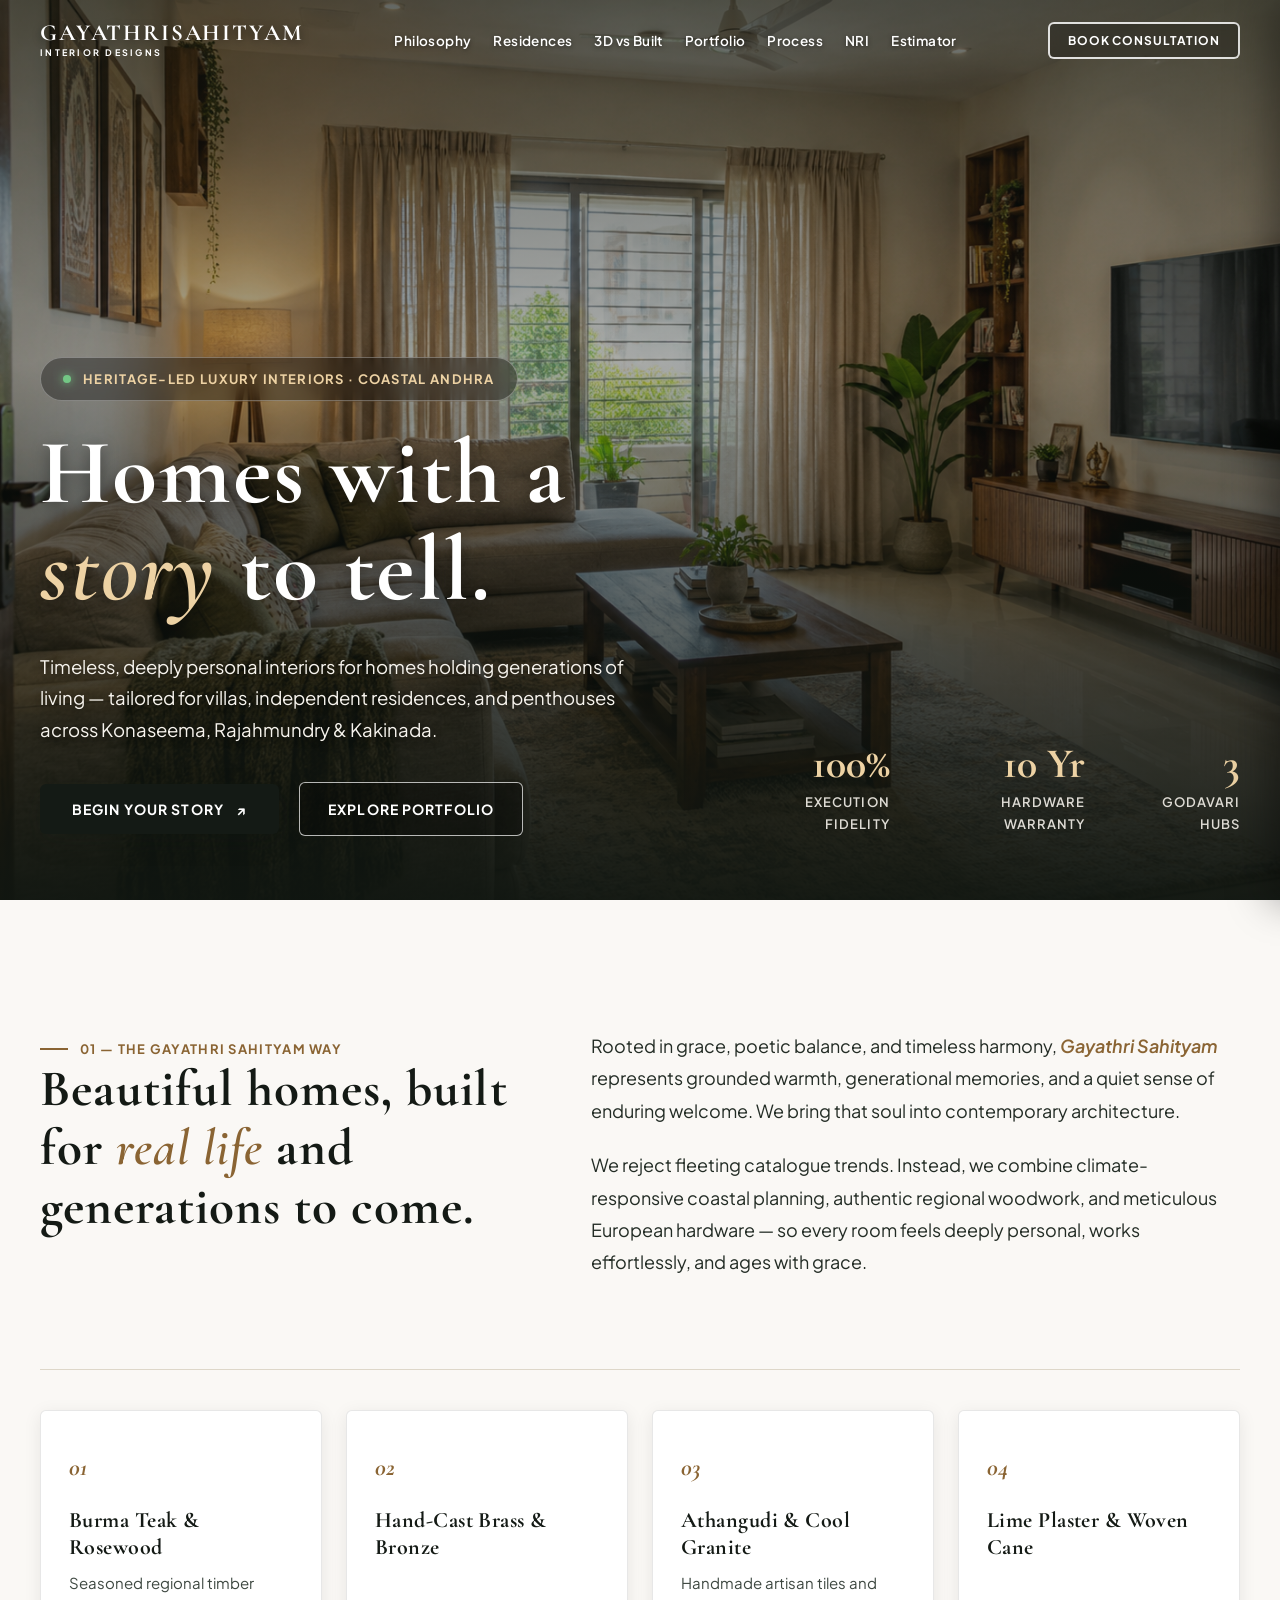
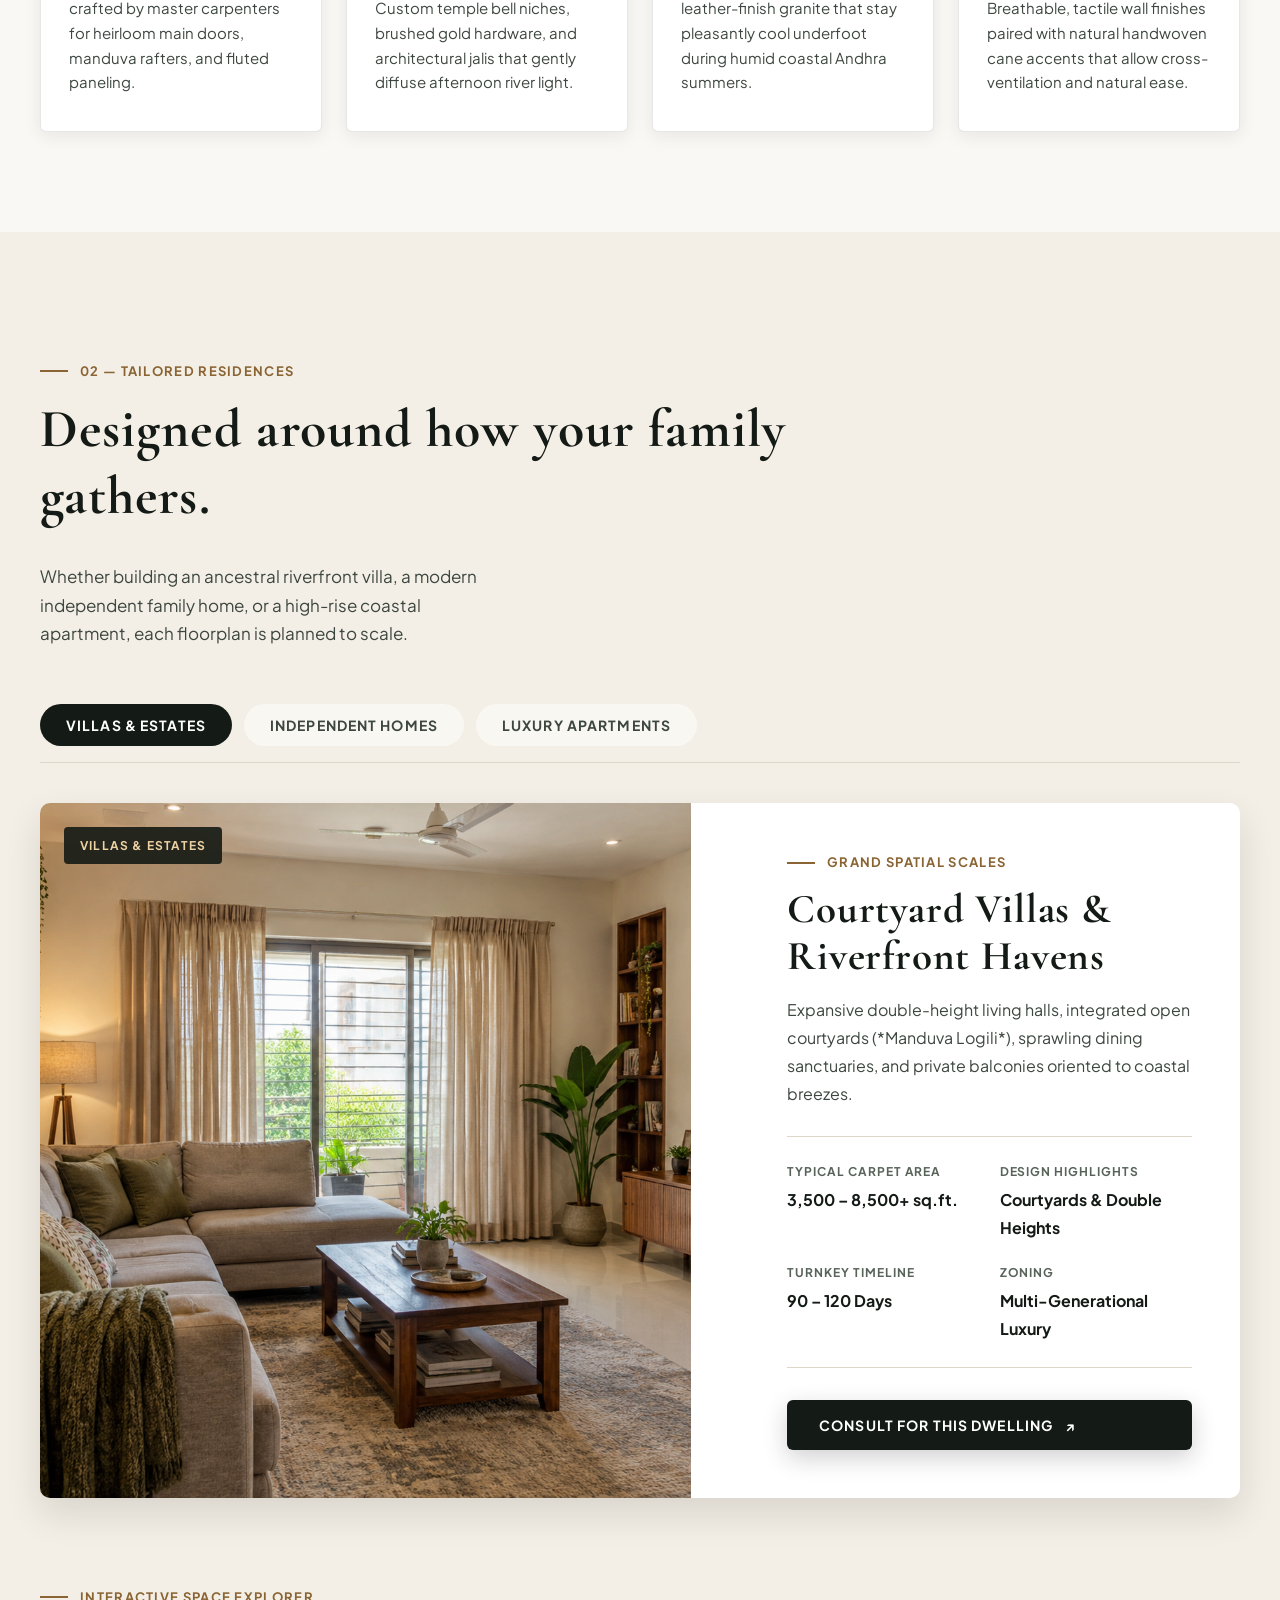
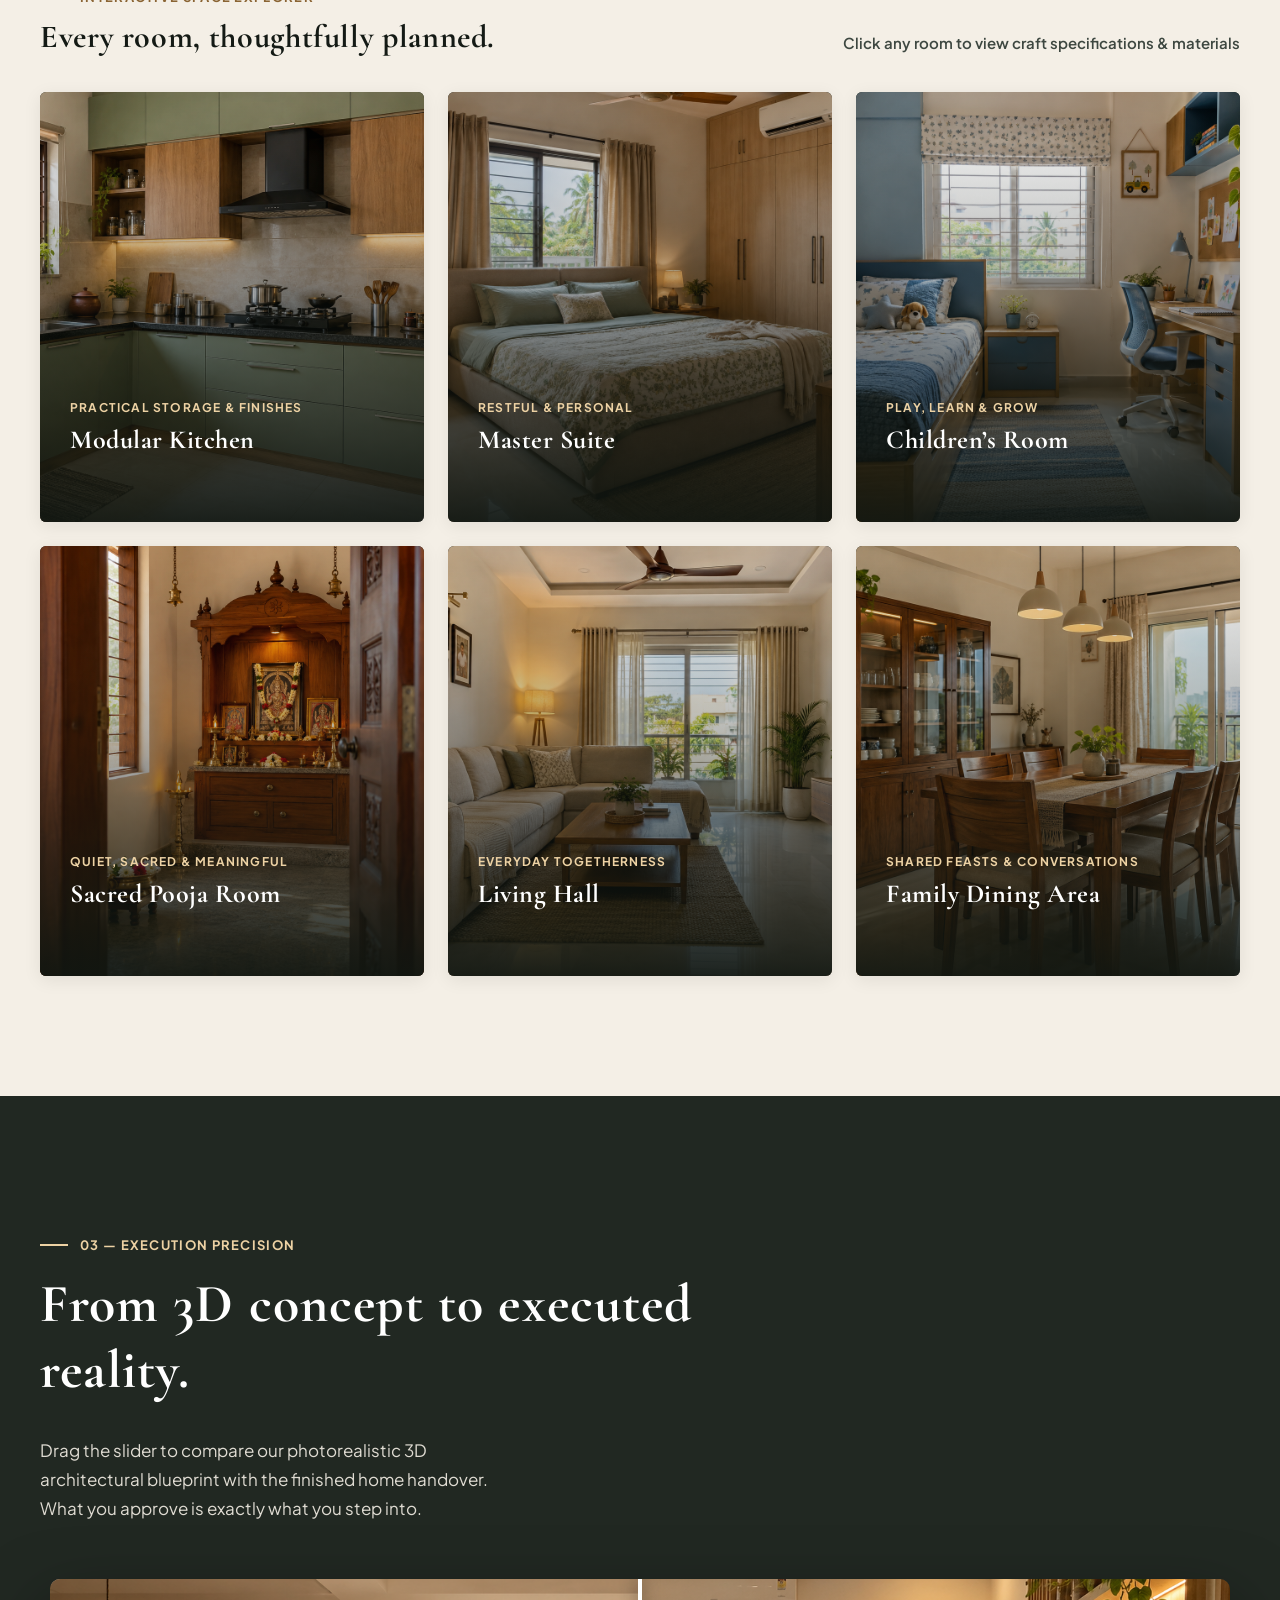
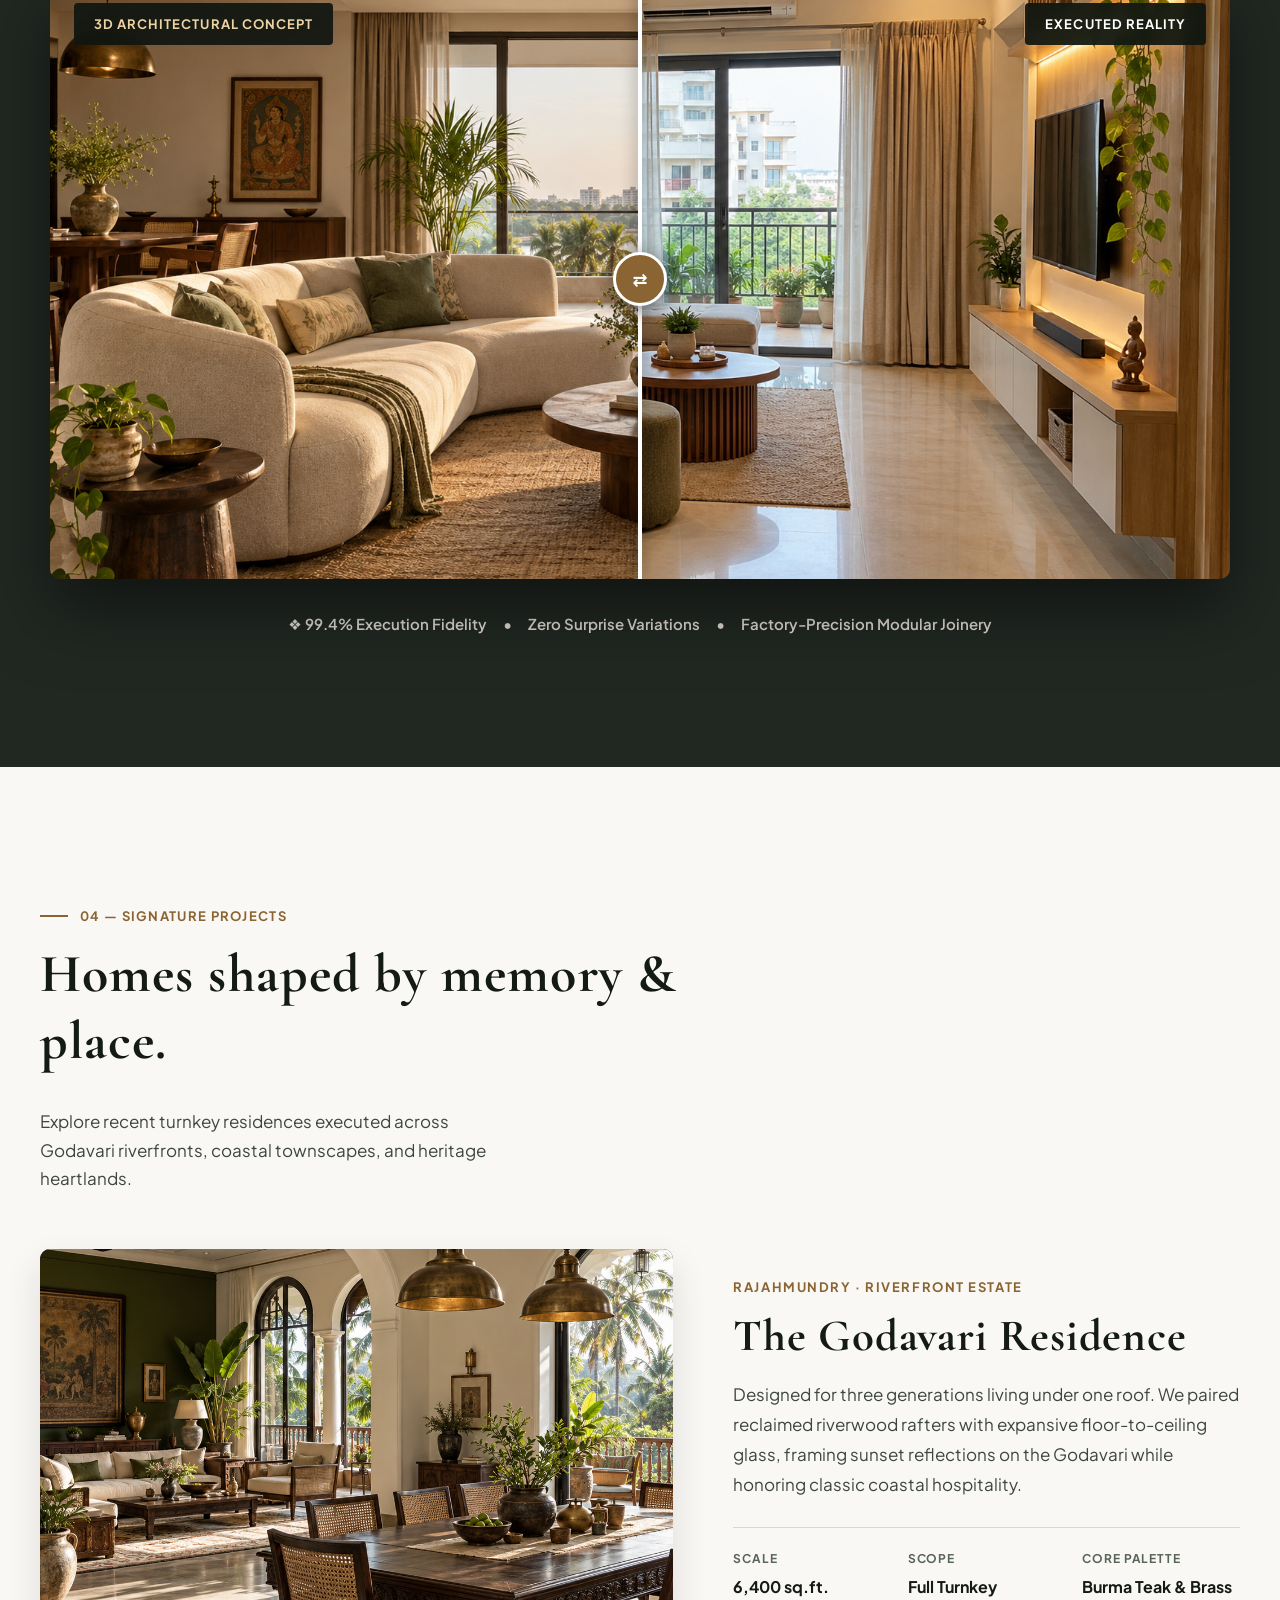
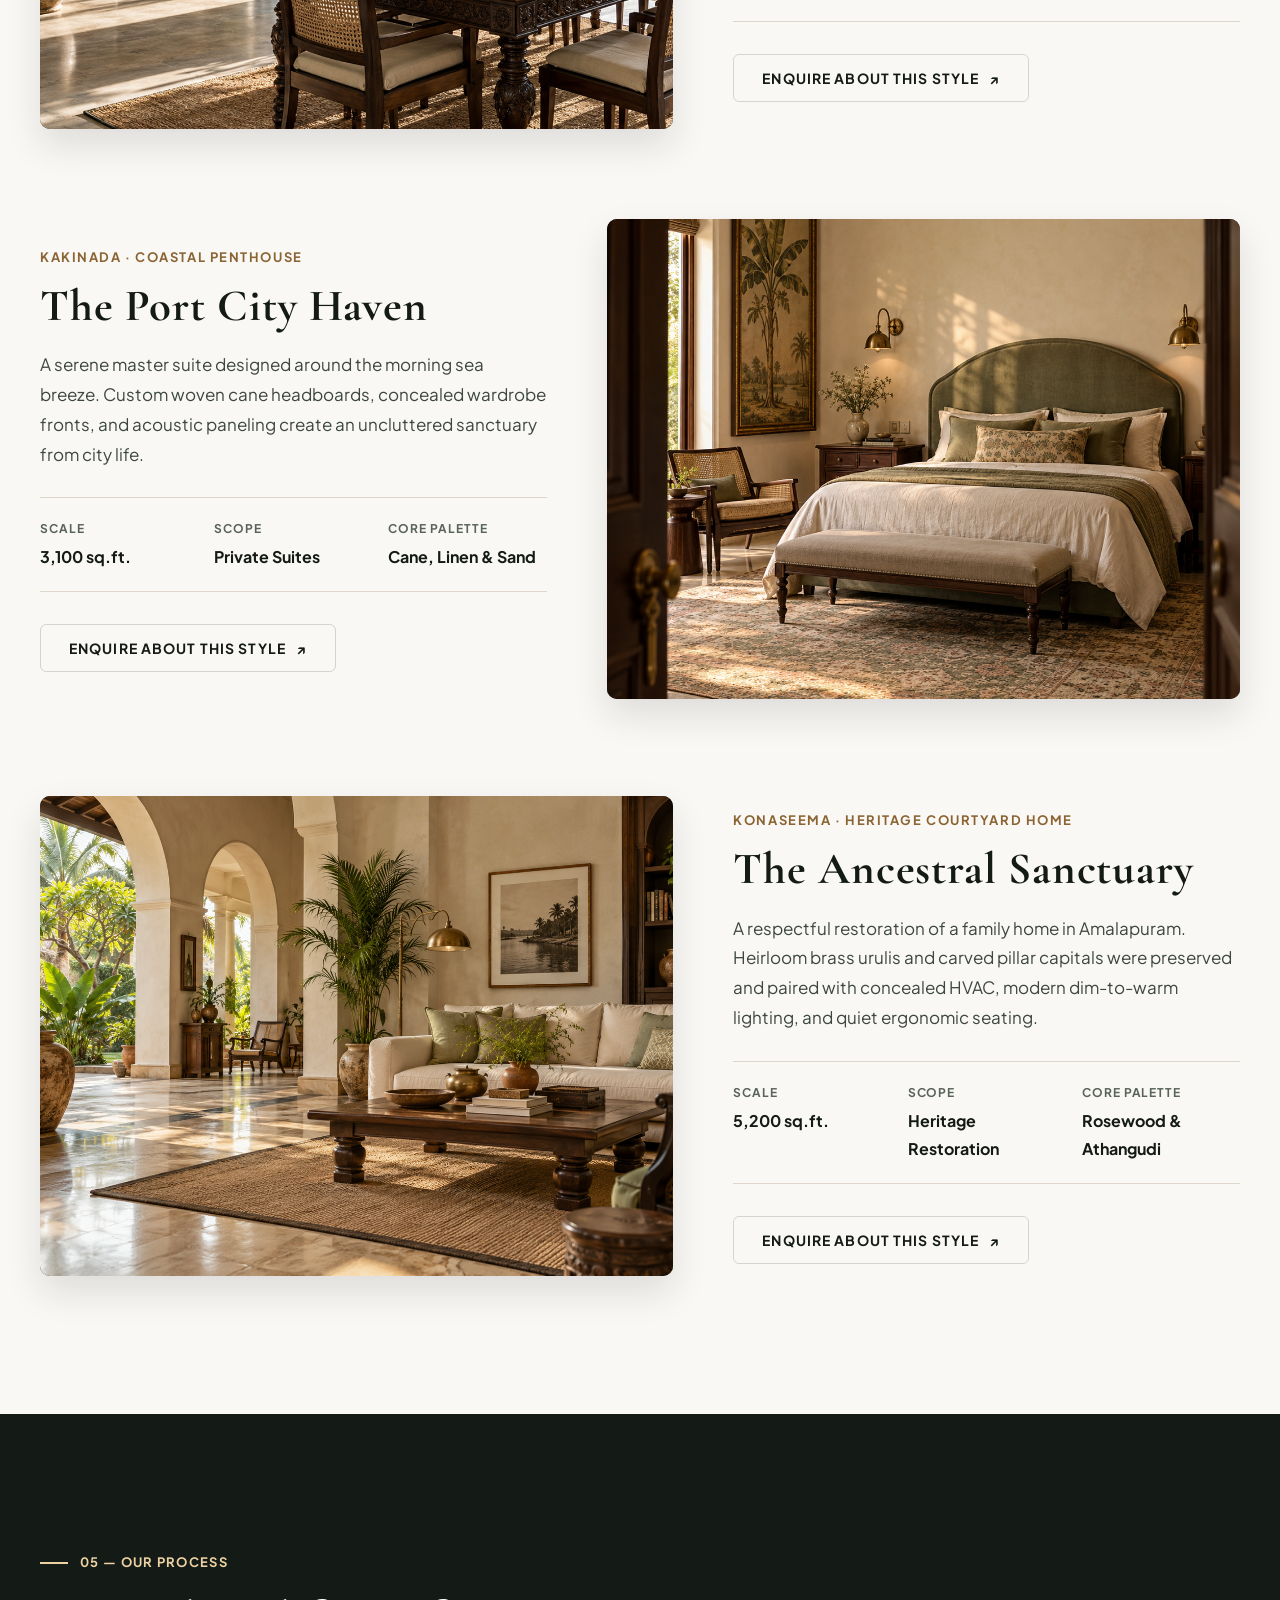
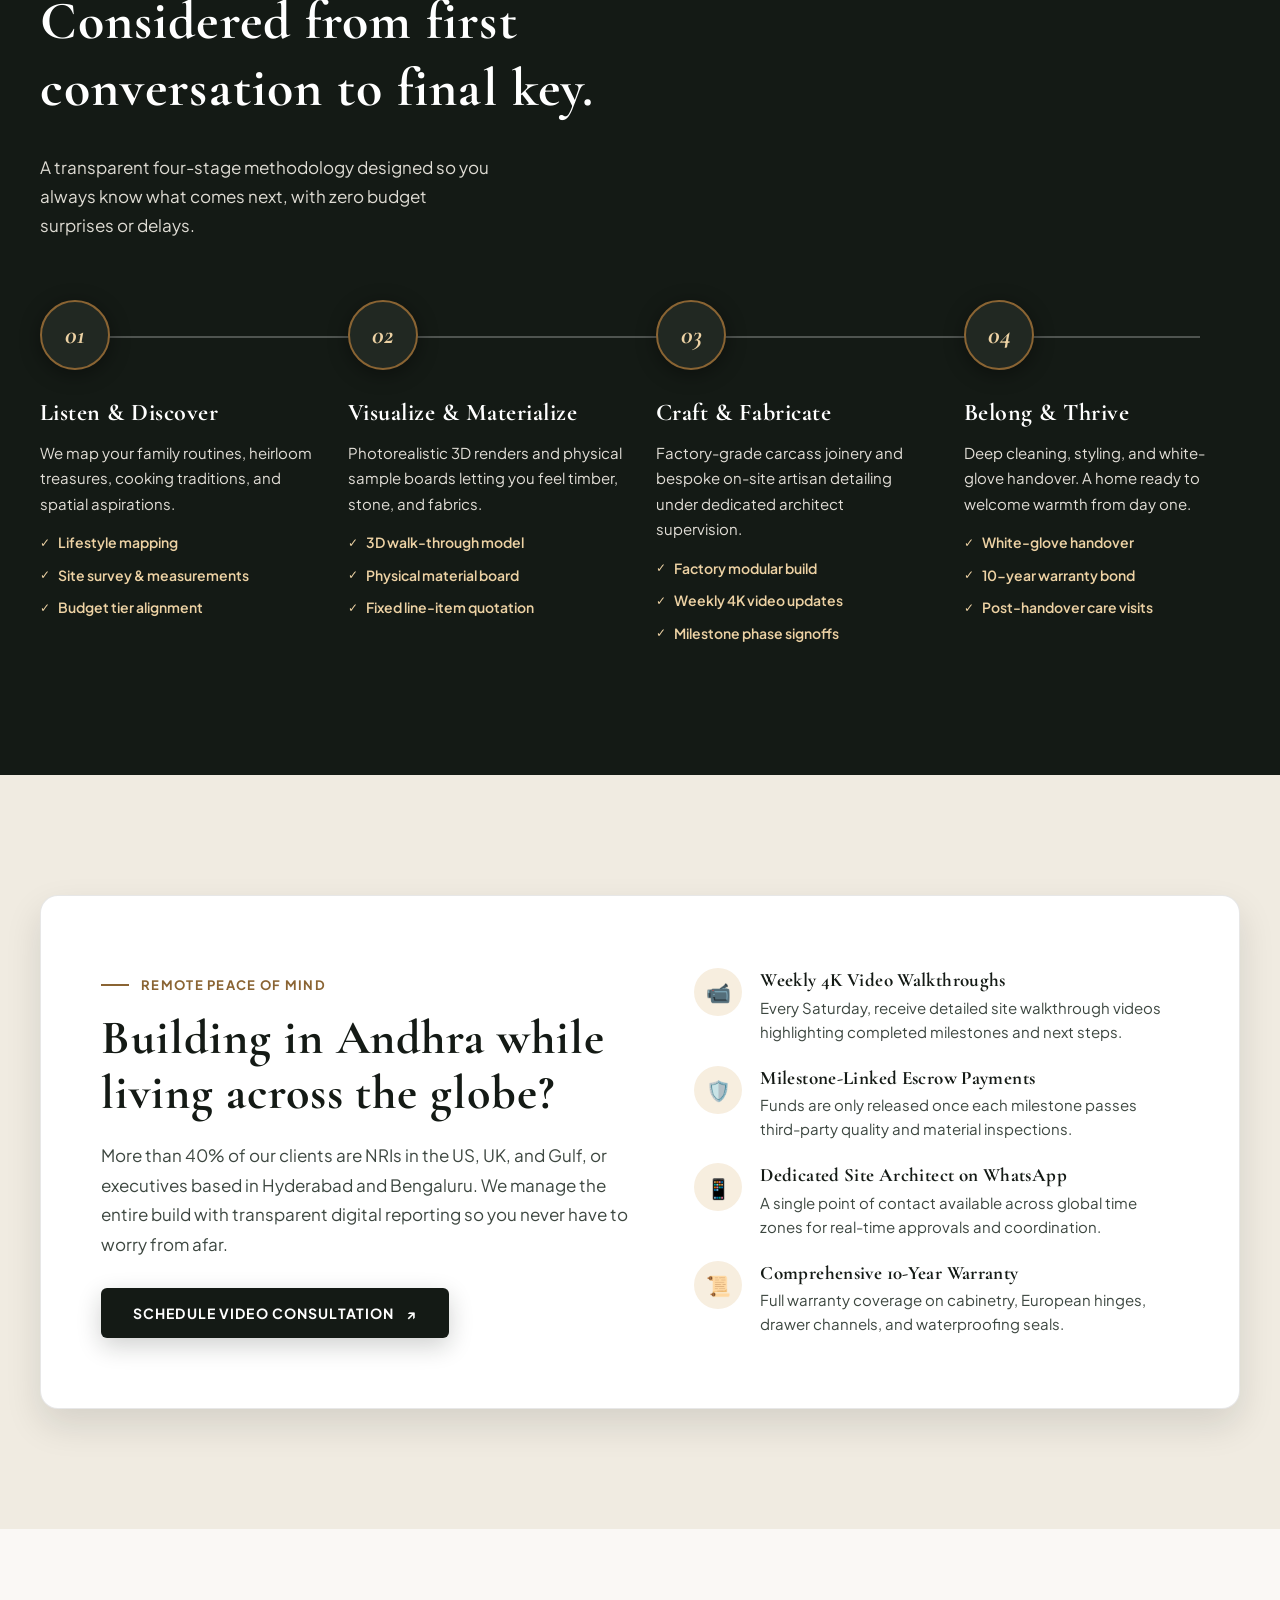
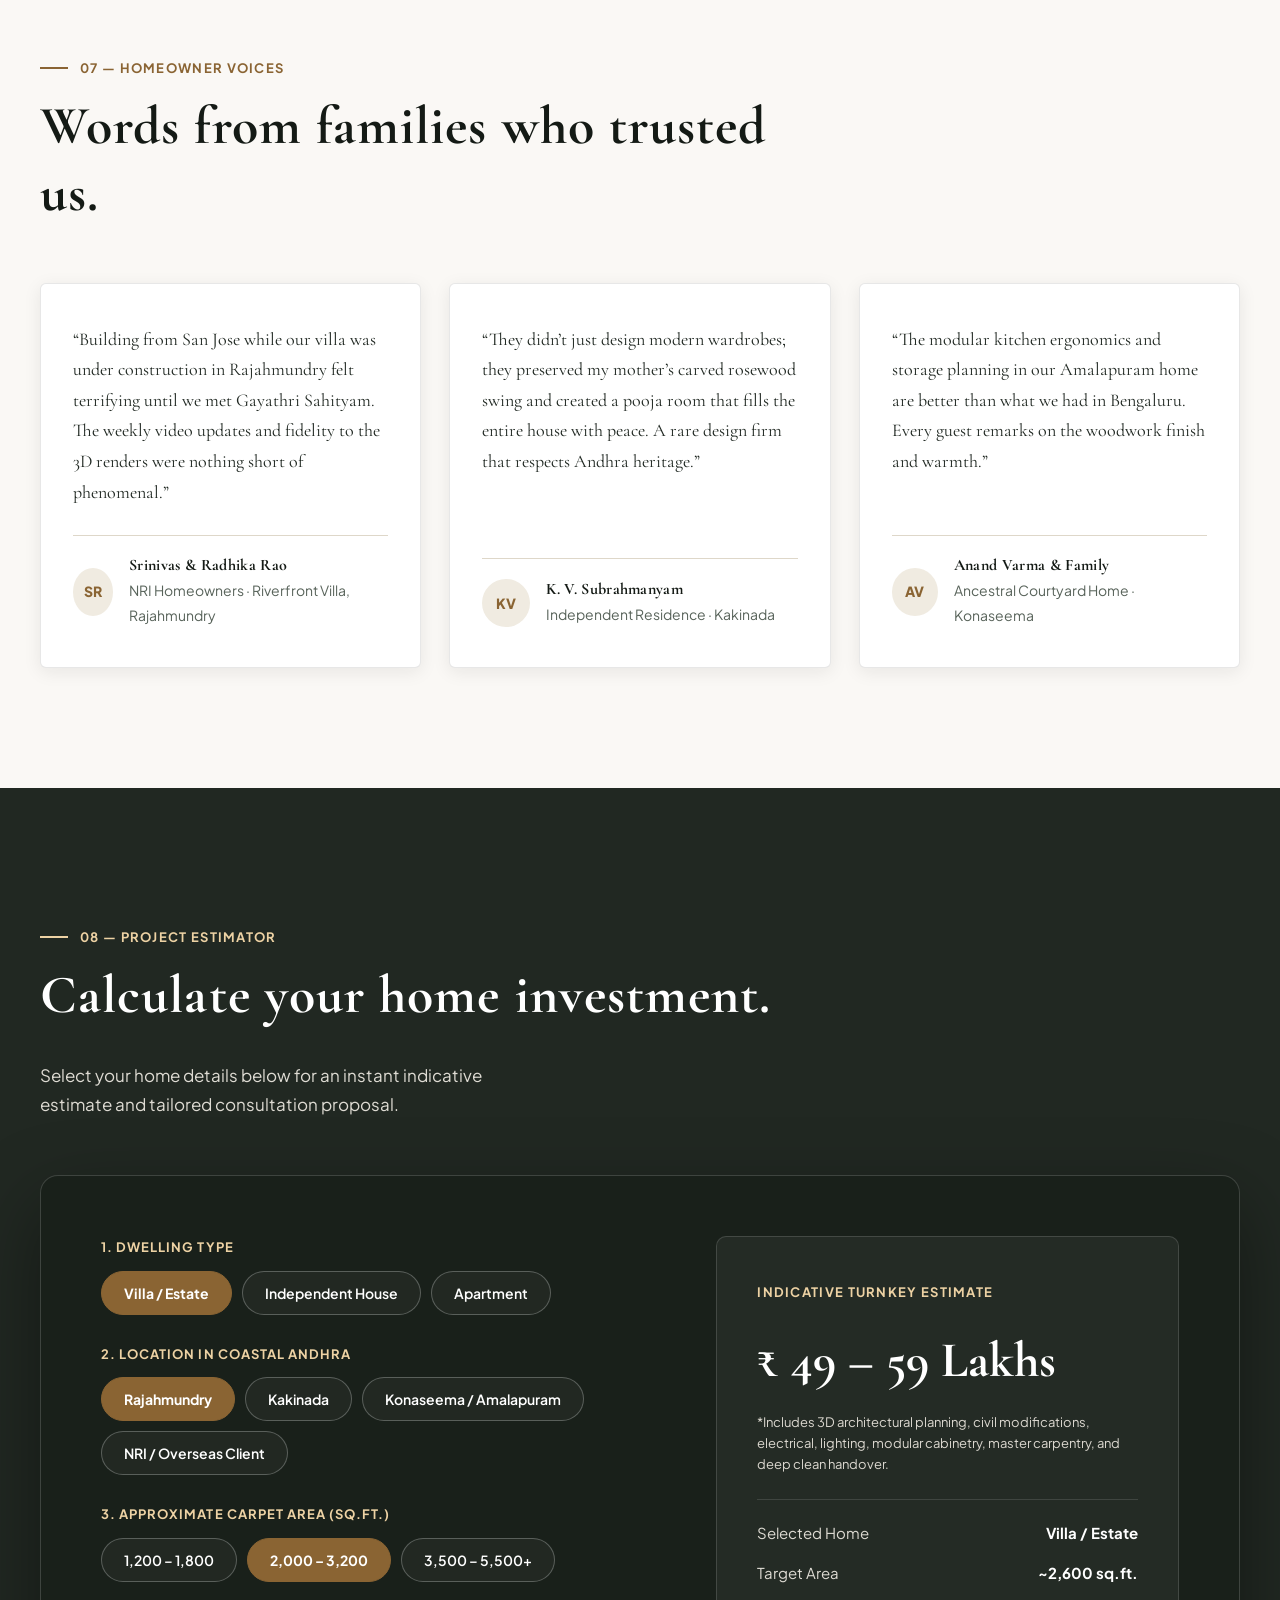
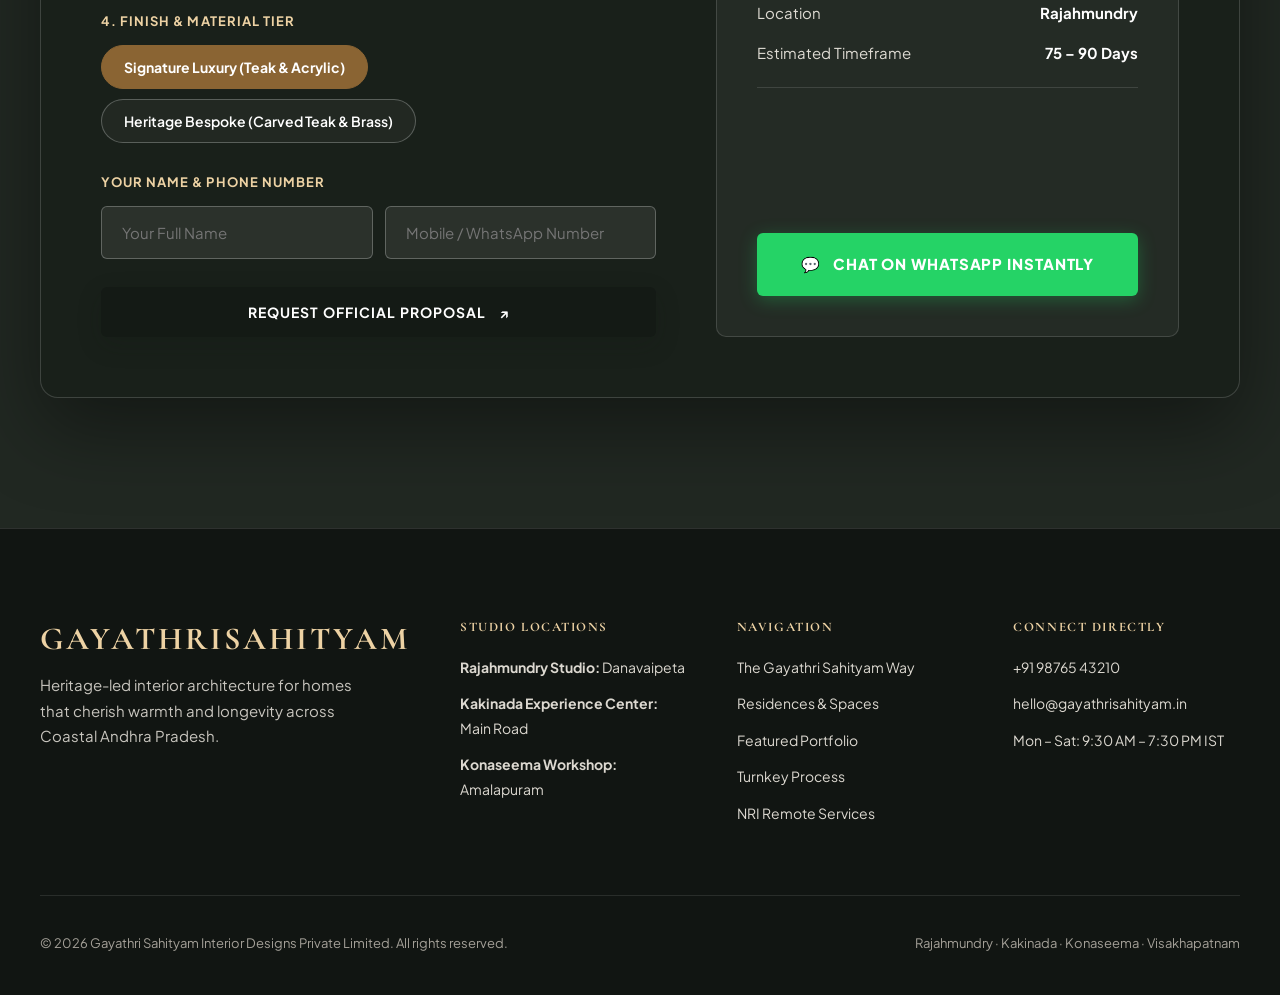
==== index.html @ 316834cb "Initial commit: Gayathri Sahityam luxury interior designs website" ====
<!doctype html>
<html lang="en">
<head>
  <meta charset="utf-8">
  <meta name="viewport" content="width=device-width, initial-scale=1">
  <title>Gayathri Sahityam Interior Designs — Heritage-Led Luxury Interiors | Coastal Andhra</title>
  <meta name="description" content="Gayathri Sahityam Interior Designs creates bespoke, timeless interiors rooted in generational warmth and modern luxury across Rajahmundry, Kakinada, and Konaseema.">
  <link rel="preconnect" href="https://fonts.googleapis.com">
  <link rel="preconnect" href="https://fonts.gstatic.com" crossorigin>
  <link href="https://fonts.googleapis.com/css2?family=Cormorant+Garamond:ital,wght@0,400;0,500;0,600;0,700;1,400;1,600;1,700&family=Plus+Jakarta+Sans:wght@400;500;600;700;800&display=swap" rel="stylesheet">
  <style>
    :root {
      --ink: #141a15;
      --charcoal: #212822;
      --cream: #faf8f5;
      --sand: #f0ebe1;
      --sand-dark: #ded7c9;
      --brass: #8a6433;
      --brass-hover: #a37840;
      --champagne: #edd2a4;
      --champagne-light: #f7eedf;
      --sage: #5b695a;
      --text-main: #1f2721;
      --text-muted: #3d4740;
      --text-light: #58635a;
      --border-light: rgba(255, 255, 255, 0.28);
      --border-dark: rgba(20, 26, 21, 0.16);
      --glass-bg: rgba(250, 248, 245, 0.94);
      --shadow-sm: 0 4px 18px rgba(20, 26, 21, 0.08);
      --shadow-md: 0 16px 36px rgba(20, 26, 21, 0.12);
      --shadow-lg: 0 28px 60px rgba(16, 22, 17, 0.22);
      --radius-sm: 6px;
      --radius-md: 10px;
      --radius-lg: 18px;
      --font-serif: "Cormorant Garamond", Garamond, Georgia, serif;
      --font-sans: "Plus Jakarta Sans", system-ui, -apple-system, sans-serif;
    }

    * { box-sizing: border-box; margin: 0; padding: 0; }
    html { scroll-behavior: smooth; }
    body {
      color: var(--text-main);
      background-color: var(--cream);
      font-family: var(--font-sans);
      font-size: 16px;
      line-height: 1.75;
      -webkit-font-smoothing: antialiased;
      overflow-x: hidden;
    }

    h1, h2, h3, h4 {
      font-family: var(--font-serif);
      font-weight: 700;
      letter-spacing: 0.02em;
      line-height: 1.24;
      color: var(--ink);
    }

    em {
      font-style: italic;
      font-weight: 600;
      color: var(--brass);
    }

    a { color: inherit; text-decoration: none; }
    button { font-family: inherit; cursor: pointer; border: none; background: none; }
    img { display: block; max-width: 100%; }

    /* Container */
    .container {
      max-width: 1360px;
      margin: 0 auto;
      padding: 0 40px;
    }

    /* Clear, Accessible Eyebrows */
    .eyebrow {
      font-size: 13px;
      font-weight: 700;
      letter-spacing: 0.1em;
      text-transform: uppercase;
      color: var(--brass);
      display: inline-flex;
      align-items: center;
      gap: 12px;
    }

    .eyebrow::before {
      content: "";
      width: 28px;
      height: 2px;
      background: currentColor;
    }

    .section-header {
      margin-bottom: 56px;
      display: flex;
      justify-content: space-between;
      align-items: flex-end;
      gap: 32px;
      flex-wrap: wrap;
    }

    .section-title {
      font-size: clamp(34px, 4.2vw, 54px);
      margin-top: 14px;
      max-width: 760px;
    }

    .section-desc {
      max-width: 460px;
      color: var(--text-muted);
      font-size: 17px;
      line-height: 1.7;
    }

    /* Buttons with high legibility */
    .btn-primary {
      display: inline-flex;
      align-items: center;
      gap: 12px;
      background: var(--ink);
      color: #ffffff;
      padding: 16px 32px;
      font-size: 14px;
      font-weight: 700;
      letter-spacing: 0.08em;
      text-transform: uppercase;
      border-radius: var(--radius-sm);
      transition: all 0.25s ease;
      box-shadow: 0 8px 24px rgba(20, 26, 21, 0.2);
    }

    .btn-primary:hover {
      background: var(--brass);
      color: #ffffff;
      transform: translateY(-2px);
      box-shadow: 0 12px 28px rgba(138, 100, 51, 0.3);
    }

    .btn-outline {
      display: inline-flex;
      align-items: center;
      gap: 10px;
      border: 1.5px solid var(--border-dark);
      padding: 14px 28px;
      font-size: 14px;
      font-weight: 700;
      letter-spacing: 0.08em;
      text-transform: uppercase;
      border-radius: var(--radius-sm);
      transition: all 0.25s ease;
      color: var(--ink);
    }

    .btn-outline:hover {
      border-color: var(--ink);
      background: rgba(20, 26, 21, 0.06);
    }

    /* Header & Navigation */
    header.site-header {
      position: fixed;
      top: 0;
      left: 0;
      right: 0;
      z-index: 100;
      transition: background-color 0.3s ease, backdrop-filter 0.3s ease, border-color 0.3s ease, padding 0.3s ease;
      padding: 22px 0;
      border-bottom: 1px solid transparent;
    }

    header.site-header.scrolled {
      background-color: rgba(250, 248, 245, 0.96);
      backdrop-filter: blur(16px);
      -webkit-backdrop-filter: blur(16px);
      border-bottom-color: rgba(20, 26, 21, 0.12);
      padding: 14px 0;
      box-shadow: 0 4px 24px rgba(0, 0, 0, 0.06);
    }

    .nav-inner {
      display: flex;
      justify-content: space-between;
      align-items: center;
      gap: clamp(16px, 2vw, 36px);
      width: 100%;
    }

    .brand-logo {
      display: flex;
      flex-direction: column;
      line-height: 0.95;
      flex-shrink: 0;
      text-decoration: none;
    }

    .brand-logo .logo-main {
      font-family: var(--font-serif);
      font-size: clamp(20px, 1.8vw, 24px);
      font-weight: 700;
      letter-spacing: 0.08em;
      text-transform: uppercase;
      color: #ffffff;
      white-space: nowrap;
      text-shadow: 0 2px 8px rgba(0,0,0,0.4);
      transition: color 0.3s ease, text-shadow 0.3s ease;
    }

    .brand-logo .logo-sub {
      font-family: var(--font-sans);
      font-size: 9px;
      font-weight: 700;
      letter-spacing: 0.25em;
      text-transform: uppercase;
      color: #ffffff;
      white-space: nowrap;
      margin-top: 4px;
      transition: color 0.3s ease;
    }

    header.site-header.scrolled .brand-logo .logo-main {
      color: var(--ink);
      text-shadow: none;
    }
    header.site-header.scrolled .brand-logo .logo-sub {
      color: var(--brass);
    }

    .nav-links {
      display: flex;
      align-items: center;
      justify-content: center;
      gap: clamp(12px, 1.4vw, 22px);
      font-size: 13.5px;
      font-weight: 600;
      letter-spacing: 0.03em;
      color: #ffffff;
      text-shadow: 0 1px 4px rgba(0,0,0,0.5);
      white-space: nowrap;
      flex-shrink: 1;
      min-width: 0;
      transition: color 0.3s ease, text-shadow 0.3s ease;
    }

    header.site-header.scrolled .nav-links {
      color: var(--ink);
      text-shadow: none;
    }

    .nav-links a {
      position: relative;
      padding: 6px 2px;
      white-space: nowrap;
      transition: color 0.2s ease;
    }

    .nav-links a::after {
      content: "";
      position: absolute;
      left: 0;
      bottom: 0;
      width: 0;
      height: 2px;
      background: var(--brass);
      transition: width 0.25s ease;
    }

    .nav-links a:hover {
      color: var(--champagne);
    }

    header.site-header.scrolled .nav-links a:hover {
      color: var(--brass);
    }
    .nav-links a:hover::after {
      width: 100%;
    }

    .nav-actions {
      display: flex;
      align-items: center;
      gap: 16px;
      flex-shrink: 0;
    }

    .btn-header-cta {
      border: 2px solid rgba(255, 255, 255, 0.85);
      background: rgba(0, 0, 0, 0.25);
      backdrop-filter: blur(6px);
      color: #ffffff;
      padding: 9px 18px;
      font-size: 12px;
      font-weight: 700;
      letter-spacing: 0.08em;
      text-transform: uppercase;
      border-radius: var(--radius-sm);
      white-space: nowrap;
      flex-shrink: 0;
      transition: all 0.3s ease;
    }

    .btn-header-cta:hover {
      background: #ffffff;
      color: var(--ink);
      border-color: #ffffff;
    }

    header.site-header.scrolled .btn-header-cta {
      border-color: var(--ink);
      color: var(--ink);
      background: transparent;
    }

    header.site-header.scrolled .btn-header-cta:hover {
      background: var(--ink);
      color: #ffffff;
    }

    .mobile-menu-btn {
      display: none;
      flex-direction: column;
      gap: 5px;
      padding: 8px;
      cursor: pointer;
    }

    .mobile-menu-btn span {
      display: block;
      width: 26px;
      height: 2.5px;
      background: #ffffff;
      border-radius: 2px;
      transition: all 0.3s ease;
    }

    header.site-header.scrolled .mobile-menu-btn span {
      background: var(--ink);
    }

    /* Mobile Drawer */
    .mobile-drawer {
      position: fixed;
      top: 0;
      right: 0;
      bottom: 0;
      width: min(340px, 85vw);
      background: var(--charcoal);
      color: #ffffff;
      z-index: 200;
      transform: translateX(100%);
      transition: transform 0.35s cubic-bezier(0.2, 0.8, 0.2, 1);
      padding: 32px 28px;
      display: flex;
      flex-direction: column;
      box-shadow: -10px 0 40px rgba(0, 0, 0, 0.4);
    }

    .mobile-drawer.active {
      transform: translateX(0);
    }

    .drawer-backdrop {
      position: fixed;
      inset: 0;
      background: rgba(0, 0, 0, 0.6);
      backdrop-filter: blur(4px);
      z-index: 190;
      opacity: 0;
      pointer-events: none;
      transition: opacity 0.3s ease;
    }

    .drawer-backdrop.active {
      opacity: 1;
      pointer-events: auto;
    }

    .drawer-top {
      display: flex;
      justify-content: space-between;
      align-items: center;
      margin-bottom: 36px;
      padding-bottom: 16px;
      border-bottom: 1px solid rgba(255, 255, 255, 0.15);
    }

    .drawer-close {
      color: #ffffff;
      font-size: 32px;
      line-height: 1;
      padding: 4px;
    }

    .drawer-links {
      display: flex;
      flex-direction: column;
      gap: 22px;
      font-size: 16px;
      font-weight: 700;
    }

    .drawer-links a:hover {
      color: var(--champagne);
    }

    .drawer-footer {
      margin-top: auto;
      padding-top: 24px;
      border-top: 1px solid rgba(255, 255, 255, 0.15);
    }

    /* Hero Section */
    .hero {
      position: relative;
      min-height: 100svh;
      color: #ffffff;
      background: #2a221b;
      display: flex;
      flex-direction: column;
      justify-content: flex-end;
      overflow: hidden;
    }

    .hero-bg {
      position: absolute;
      inset: 0;
      width: 100%;
      height: 100%;
      object-fit: cover;
      object-position: center;
      animation: heroZoom 20s cubic-bezier(0.2, 0.7, 0.2, 1) infinite alternate;
    }

    @keyframes heroZoom {
      0% { transform: scale(1.04); }
      100% { transform: scale(1); }
    }

    .hero-overlay {
      position: absolute;
      inset: 0;
      background: linear-gradient(
        180deg,
        rgba(16, 22, 17, 0.65) 0%,
        rgba(16, 22, 17, 0.35) 40%,
        rgba(16, 22, 17, 0.8) 85%,
        rgba(16, 22, 17, 0.96) 100%
      );
      z-index: 1;
    }

    .hero-content {
      position: relative;
      z-index: 2;
      padding-top: clamp(140px, 20vh, 220px);
      padding-bottom: 64px;
    }

    .hero-badge {
      display: inline-flex;
      align-items: center;
      gap: 12px;
      background: rgba(0, 0, 0, 0.35);
      backdrop-filter: blur(10px);
      border: 1px solid rgba(255, 255, 255, 0.3);
      padding: 10px 22px;
      border-radius: 40px;
      font-size: 13px;
      font-weight: 700;
      letter-spacing: 0.1em;
      text-transform: uppercase;
      color: var(--champagne);
      margin-bottom: 24px;
    }

    .hero-badge span.dot {
      width: 8px;
      height: 8px;
      border-radius: 50%;
      background: #73c785;
      box-shadow: 0 0 10px #73c785;
    }

    .hero-title {
      font-size: clamp(48px, 7.2vw, 100px);
      line-height: 1.05;
      max-width: 880px;
      margin-bottom: 24px;
      color: #ffffff;
      text-shadow: 0 4px 16px rgba(0,0,0,0.4);
    }

    .hero-title em {
      color: var(--champagne);
    }

    .hero-bottom-grid {
      display: grid;
      grid-template-columns: 1.4fr 1fr;
      gap: 40px;
      align-items: flex-end;
      margin-top: 32px;
    }

    .hero-lede {
      font-size: clamp(17px, 1.45vw, 21px);
      line-height: 1.7;
      color: #f7f4ee;
      max-width: 600px;
      text-shadow: 0 2px 8px rgba(0,0,0,0.5);
    }

    .hero-actions {
      display: flex;
      align-items: center;
      gap: 20px;
      margin-top: 36px;
      flex-wrap: wrap;
    }

    .hero-stats {
      display: flex;
      justify-content: flex-end;
      gap: 48px;
      text-align: right;
    }

    .stat-item .stat-num {
      font-family: var(--font-serif);
      font-size: 42px;
      font-weight: 700;
      color: var(--champagne);
      line-height: 1;
    }

    .stat-item .stat-label {
      font-size: 13px;
      font-weight: 600;
      letter-spacing: 0.08em;
      text-transform: uppercase;
      color: #dedbd4;
      margin-top: 6px;
    }

    /* Section 01: Philosophy & Craft */
    .philosophy {
      padding: 130px 0 100px;
      background: var(--cream);
    }

    .philosophy-grid {
      display: grid;
      grid-template-columns: 1fr 1.35fr;
      gap: 70px;
      align-items: flex-start;
      margin-bottom: 90px;
    }

    .philosophy-headline {
      font-size: clamp(34px, 4vw, 56px);
      line-height: 1.15;
    }

    .philosophy-body {
      font-size: 18px;
      line-height: 1.8;
      color: #232c25;
    }

    .philosophy-body p:not(:last-child) {
      margin-bottom: 22px;
    }

    .materials-grid {
      display: grid;
      grid-template-columns: repeat(4, 1fr);
      gap: 24px;
      padding-top: 40px;
      border-top: 1px solid var(--sand-dark);
    }

    .material-card {
      background: #ffffff;
      padding: 36px 28px;
      border-radius: var(--radius-sm);
      border: 1px solid rgba(20, 26, 21, 0.1);
      transition: all 0.3s ease;
      display: flex;
      flex-direction: column;
      justify-content: space-between;
      min-height: 260px;
      box-shadow: var(--shadow-sm);
    }

    .material-card:hover {
      transform: translateY(-5px);
      box-shadow: var(--shadow-md);
      border-color: var(--brass);
    }

    .material-num {
      font-family: var(--font-serif);
      font-size: 24px;
      font-weight: 700;
      font-style: italic;
      color: var(--brass);
    }

    .material-card h3 {
      font-size: 22px;
      font-weight: 700;
      margin: 18px 0 10px;
      color: var(--ink);
    }

    .material-card p {
      font-size: 15px;
      color: var(--text-muted);
      line-height: 1.65;
    }

    /* Section 02: Dynamic Dwelling Types & Showcase */
    .dwellings-section {
      padding: 120px 0;
      background: #f4efe6;
    }

    .dwelling-tabs {
      display: flex;
      gap: 12px;
      margin-bottom: 40px;
      border-bottom: 1px solid var(--sand-dark);
      padding-bottom: 16px;
      overflow-x: auto;
    }

    .dwelling-tab {
      padding: 12px 26px;
      font-size: 14px;
      font-weight: 700;
      letter-spacing: 0.08em;
      text-transform: uppercase;
      color: var(--text-muted);
      border-radius: 30px;
      transition: all 0.25s ease;
      white-space: nowrap;
      background: rgba(255, 255, 255, 0.5);
    }

    .dwelling-tab.active {
      background: var(--ink);
      color: #ffffff;
    }

    .dwelling-showcase {
      display: grid;
      grid-template-columns: 1.3fr 1fr;
      gap: 48px;
      background: #ffffff;
      border-radius: var(--radius-md);
      overflow: hidden;
      box-shadow: var(--shadow-md);
      margin-bottom: 80px;
      transition: opacity 0.3s ease, transform 0.3s ease;
    }

    .dwelling-media {
      position: relative;
      min-height: 480px;
      background: #222;
      overflow: hidden;
    }

    .dwelling-media img {
      width: 100%;
      height: 100%;
      object-fit: cover;
      transition: transform 0.8s ease;
    }

    .dwelling-showcase:hover .dwelling-media img {
      transform: scale(1.03);
    }

    .dwelling-badge {
      position: absolute;
      top: 24px;
      left: 24px;
      background: rgba(20, 26, 21, 0.9);
      backdrop-filter: blur(8px);
      color: var(--champagne);
      padding: 8px 16px;
      border-radius: 4px;
      font-size: 12px;
      font-weight: 700;
      letter-spacing: 0.1em;
      text-transform: uppercase;
    }

    .dwelling-info {
      padding: 48px;
      display: flex;
      flex-direction: column;
      justify-content: center;
    }

    .dwelling-info h3 {
      font-size: clamp(30px, 3.2vw, 42px);
      line-height: 1.15;
      margin: 12px 0 16px;
    }

    .dwelling-info p {
      font-size: 16px;
      color: var(--text-muted);
      margin-bottom: 28px;
      line-height: 1.75;
    }

    .dwelling-specs {
      display: grid;
      grid-template-columns: 1fr 1fr;
      gap: 20px;
      padding: 24px 0;
      border-top: 1px solid var(--sand-dark);
      border-bottom: 1px solid var(--sand-dark);
      margin-bottom: 32px;
    }

    .spec-item .spec-label {
      font-size: 12px;
      font-weight: 700;
      text-transform: uppercase;
      letter-spacing: 0.08em;
      color: var(--text-light);
    }

    .spec-item .spec-val {
      font-weight: 700;
      color: var(--ink);
      font-size: 16px;
      margin-top: 4px;
    }

    /* Spaces Grid */
    .spaces-subhead {
      margin-bottom: 36px;
      display: flex;
      justify-content: space-between;
      align-items: flex-end;
    }

    .spaces-grid {
      display: grid;
      grid-template-columns: repeat(3, 1fr);
      gap: 24px;
    }

    .space-card {
      position: relative;
      height: 430px;
      border-radius: var(--radius-sm);
      overflow: hidden;
      cursor: pointer;
      box-shadow: var(--shadow-sm);
      transition: transform 0.4s ease, box-shadow 0.4s ease;
      background: #252b26;
    }

    .space-card:hover {
      transform: translateY(-8px);
      box-shadow: var(--shadow-lg);
    }

    .space-card img {
      width: 100%;
      height: 100%;
      object-fit: cover;
      transition: transform 0.7s ease;
    }

    .space-card:hover img {
      transform: scale(1.06);
    }

    .space-card-overlay {
      position: absolute;
      inset: 0;
      background: linear-gradient(0deg, rgba(16, 22, 17, 0.94) 0%, rgba(16, 22, 17, 0.3) 55%, transparent 100%);
      display: flex;
      flex-direction: column;
      justify-content: flex-end;
      padding: 30px;
      color: #ffffff;
    }

    .space-card .space-tag {
      font-size: 12px;
      letter-spacing: 0.1em;
      text-transform: uppercase;
      font-weight: 700;
      color: var(--champagne);
      margin-bottom: 6px;
    }

    .space-card h3 {
      font-size: 26px;
      font-weight: 700;
      line-height: 1.2;
      color: #ffffff;
    }

    .space-card-cta {
      display: inline-flex;
      align-items: center;
      gap: 8px;
      font-size: 13px;
      font-weight: 700;
      letter-spacing: 0.08em;
      text-transform: uppercase;
      color: rgba(255, 255, 255, 0.85);
      margin-top: 14px;
      opacity: 0;
      transform: translateY(10px);
      transition: all 0.3s ease;
    }

    .space-card:hover .space-card-cta {
      opacity: 1;
      transform: translateY(0);
      color: var(--champagne);
    }

    /* Section 03: Concept vs Reality Slider */
    .comparison-section {
      padding: 130px 0;
      background: var(--charcoal);
      color: #ffffff;
      overflow: hidden;
    }

    .comparison-section .section-title {
      color: #ffffff;
    }

    .comparison-section .section-desc {
      color: #dfdbd2;
    }

    .comparison-container {
      position: relative;
      width: 100%;
      max-width: 1180px;
      height: 600px;
      margin: 40px auto 0;
      border-radius: var(--radius-md);
      overflow: hidden;
      box-shadow: 0 30px 70px rgba(0, 0, 0, 0.5);
      user-select: none;
      -webkit-user-select: none;
    }

    .comparison-img {
      position: absolute;
      inset: 0;
      width: 100%;
      height: 100%;
    }

    .comparison-img img {
      width: 100%;
      height: 100%;
      object-fit: cover;
      pointer-events: none;
    }

    .comparison-before {
      position: absolute;
      inset: 0;
      width: 50%;
      overflow: hidden;
      z-index: 2;
    }

    .comparison-before img {
      width: 100%;
      height: 100%;
      max-width: none;
      object-fit: cover;
    }

    .comparison-slider-bar {
      position: absolute;
      top: 0;
      bottom: 0;
      left: 50%;
      width: 4px;
      background: #ffffff;
      z-index: 3;
      transform: translateX(-50%);
      cursor: ew-resize;
      box-shadow: 0 0 16px rgba(0, 0, 0, 0.6);
    }

    .comparison-slider-handle {
      position: absolute;
      top: 50%;
      left: 50%;
      width: 54px;
      height: 54px;
      background: var(--brass);
      border: 3px solid #ffffff;
      border-radius: 50%;
      transform: translate(-50%, -50%);
      box-shadow: 0 4px 20px rgba(0, 0, 0, 0.5);
      display: flex;
      align-items: center;
      justify-content: center;
      color: #ffffff;
      font-size: 18px;
      font-weight: 700;
      cursor: ew-resize;
    }

    .comparison-label {
      position: absolute;
      top: 24px;
      z-index: 4;
      background: rgba(16, 22, 17, 0.92);
      backdrop-filter: blur(8px);
      padding: 10px 20px;
      border-radius: 4px;
      font-size: 13px;
      font-weight: 700;
      letter-spacing: 0.08em;
      text-transform: uppercase;
      color: #ffffff;
      pointer-events: none;
    }

    .comparison-label.label-left { left: 24px; color: var(--champagne); }
    .comparison-label.label-right { right: 24px; color: #ffffff; }

    .comparison-footnote {
      text-align: center;
      margin-top: 32px;
      font-size: 15px;
      font-weight: 600;
      color: #e2ded5;
      display: flex;
      align-items: center;
      justify-content: center;
      gap: 16px;
    }

    /* Section 04: Signature Case Studies */
    .projects-section {
      padding: 130px 0;
      background: var(--cream);
    }

    .projects-list {
      display: flex;
      flex-direction: column;
      gap: 90px;
    }

    .project-row {
      display: grid;
      grid-template-columns: 1.25fr 1fr;
      gap: 60px;
      align-items: center;
    }

    .project-row:nth-child(even) {
      grid-template-columns: 1fr 1.25fr;
    }

    .project-row:nth-child(even) .project-image-wrap {
      order: 2;
    }

    .project-image-wrap {
      position: relative;
      border-radius: var(--radius-md);
      overflow: hidden;
      box-shadow: var(--shadow-md);
      background: #252b26;
      height: 480px;
    }

    .project-image-wrap img {
      width: 100%;
      height: 100%;
      object-fit: cover;
      transition: transform 0.8s ease;
    }

    .project-row:hover .project-image-wrap img {
      transform: scale(1.03);
    }

    .project-content {
      padding: 20px 0;
    }

    .project-location {
      font-size: 13px;
      font-weight: 700;
      letter-spacing: 0.12em;
      text-transform: uppercase;
      color: var(--brass);
      margin-bottom: 12px;
    }

    .project-content h3 {
      font-size: clamp(32px, 3.5vw, 46px);
      line-height: 1.15;
      margin-bottom: 18px;
    }

    .project-story {
      font-size: 17px;
      color: var(--text-muted);
      line-height: 1.75;
      margin-bottom: 28px;
    }

    .project-meta-grid {
      display: grid;
      grid-template-columns: repeat(3, 1fr);
      gap: 16px;
      padding: 20px 0;
      border-top: 1px solid var(--sand-dark);
      border-bottom: 1px solid var(--sand-dark);
      margin-bottom: 32px;
    }

    .meta-box span.label {
      display: block;
      font-size: 12px;
      font-weight: 700;
      text-transform: uppercase;
      letter-spacing: 0.08em;
      color: var(--text-light);
      margin-bottom: 4px;
    }

    .meta-box span.val {
      font-size: 16px;
      font-weight: 700;
      color: var(--ink);
    }

    /* Section 05: Our Turnkey Process */
    .process-section {
      padding: 130px 0;
      background: var(--ink);
      color: #ffffff;
    }

    .process-section .section-title {
      color: #ffffff;
    }

    .process-section .section-desc {
      color: #dedbd3;
    }

    .process-timeline {
      display: grid;
      grid-template-columns: repeat(4, 1fr);
      gap: 32px;
      margin-top: 60px;
      position: relative;
    }

    .process-timeline::before {
      content: "";
      position: absolute;
      top: 36px;
      left: 40px;
      right: 40px;
      height: 2px;
      background: rgba(255, 255, 255, 0.25);
      z-index: 1;
    }

    .process-step {
      position: relative;
      z-index: 2;
    }

    .step-marker {
      width: 70px;
      height: 70px;
      border-radius: 50%;
      background: var(--charcoal);
      border: 2px solid var(--brass);
      color: var(--champagne);
      display: flex;
      align-items: center;
      justify-content: center;
      font-family: var(--font-serif);
      font-size: 26px;
      font-weight: 800;
      font-style: italic;
      margin-bottom: 28px;
      box-shadow: 0 4px 20px rgba(0, 0, 0, 0.4);
    }

    .process-step h3 {
      font-size: 24px;
      font-weight: 700;
      margin-bottom: 12px;
      color: #ffffff;
    }

    .process-step p {
      font-size: 15px;
      color: #e2ded7;
      line-height: 1.7;
    }

    .process-step ul {
      list-style: none;
      margin-top: 14px;
      display: flex;
      flex-direction: column;
      gap: 8px;
    }

    .process-step li {
      font-size: 14px;
      font-weight: 600;
      color: var(--champagne);
      display: flex;
      align-items: center;
      gap: 8px;
    }

    .process-step li::before {
      content: "✓";
      font-size: 12px;
      font-weight: 700;
      color: var(--champagne);
    }

    /* Section 06: NRI & Remote Homeowners */
    .nri-section {
      padding: 120px 0;
      background: var(--sand);
    }

    .nri-box {
      background: #ffffff;
      border-radius: var(--radius-lg);
      padding: 70px 60px;
      box-shadow: var(--shadow-md);
      border: 1px solid rgba(20, 26, 21, 0.1);
      display: grid;
      grid-template-columns: 1.1fr 1fr;
      gap: 60px;
      align-items: center;
    }

    .nri-box h2 {
      font-size: clamp(32px, 3.8vw, 48px);
      line-height: 1.15;
      margin: 14px 0 20px;
    }

    .nri-box p.lead-copy {
      font-size: 17px;
      color: var(--text-muted);
      line-height: 1.75;
      margin-bottom: 28px;
    }

    .nri-features {
      display: flex;
      flex-direction: column;
      gap: 22px;
    }

    .nri-feature-item {
      display: flex;
      gap: 18px;
      align-items: flex-start;
    }

    .feature-icon {
      width: 48px;
      height: 48px;
      border-radius: 50%;
      background: var(--champagne-light);
      color: var(--brass);
      display: flex;
      align-items: center;
      justify-content: center;
      font-size: 20px;
      flex-shrink: 0;
      font-weight: 700;
    }

    .nri-feature-item h4 {
      font-size: 19px;
      font-weight: 700;
      margin-bottom: 4px;
      color: var(--ink);
    }

    .nri-feature-item p {
      font-size: 15px;
      color: var(--text-muted);
      line-height: 1.6;
    }

    /* Section 07: Client Stories */
    .stories-section {
      padding: 120px 0;
      background: var(--cream);
    }

    .stories-grid {
      display: grid;
      grid-template-columns: repeat(3, 1fr);
      gap: 28px;
    }

    .story-card {
      background: #ffffff;
      padding: 40px 32px;
      border-radius: var(--radius-sm);
      border: 1px solid rgba(20, 26, 21, 0.1);
      box-shadow: var(--shadow-sm);
      display: flex;
      flex-direction: column;
      justify-content: space-between;
    }

    .story-quote {
      font-family: var(--font-serif);
      font-size: 18px;
      line-height: 1.7;
      color: var(--text-main);
      margin-bottom: 28px;
    }

    .story-author {
      display: flex;
      align-items: center;
      gap: 16px;
      border-top: 1px solid var(--sand-dark);
      padding-top: 20px;
    }

    .author-initials {
      width: 48px;
      height: 48px;
      border-radius: 50%;
      background: var(--sand);
      color: var(--brass);
      display: flex;
      align-items: center;
      justify-content: center;
      font-weight: 800;
      font-size: 14px;
    }

    .author-info h4 {
      font-size: 16px;
      font-weight: 700;
      color: var(--ink);
      margin-bottom: 2px;
    }

    .author-info p {
      font-size: 14px;
      color: var(--text-light);
    }

    /* Section 08: Consultation & Cost Estimator */
    .estimator-section {
      padding: 130px 0;
      background: var(--charcoal);
      color: #ffffff;
    }

    .estimator-section .section-title {
      color: #ffffff;
    }

    .estimator-section .section-desc {
      color: #dedbd3;
    }

    .estimator-card {
      background: #19201a;
      border-radius: var(--radius-lg);
      padding: 60px;
      border: 1px solid rgba(255, 255, 255, 0.16);
      box-shadow: 0 30px 80px rgba(0, 0, 0, 0.4);
      display: grid;
      grid-template-columns: 1.2fr 1fr;
      gap: 60px;
    }

    .estimator-form {
      display: flex;
      flex-direction: column;
      gap: 28px;
    }

    .form-group label {
      display: block;
      font-size: 13px;
      font-weight: 700;
      letter-spacing: 0.08em;
      text-transform: uppercase;
      color: var(--champagne);
      margin-bottom: 12px;
    }

    .pill-options {
      display: flex;
      gap: 10px;
      flex-wrap: wrap;
    }

    .pill-btn {
      padding: 12px 22px;
      border: 1.5px solid rgba(255, 255, 255, 0.25);
      border-radius: 30px;
      color: #ffffff;
      font-size: 14px;
      font-weight: 600;
      transition: all 0.2s ease;
      cursor: pointer;
      background: rgba(255, 255, 255, 0.04);
    }

    .pill-btn.active {
      background: var(--brass);
      border-color: var(--brass);
      color: #ffffff;
      font-weight: 700;
    }

    .input-field {
      width: 100%;
      padding: 16px 20px;
      background: rgba(255, 255, 255, 0.08);
      border: 1.5px solid rgba(255, 255, 255, 0.25);
      border-radius: var(--radius-sm);
      color: #ffffff;
      font-family: inherit;
      font-size: 15px;
      transition: border-color 0.2s ease;
    }

    .input-field:focus {
      outline: none;
      border-color: var(--champagne);
    }

    .estimator-result-box {
      background: rgba(255, 255, 255, 0.05);
      border: 1px solid rgba(255, 255, 255, 0.14);
      border-radius: var(--radius-md);
      padding: 40px;
      display: flex;
      flex-direction: column;
      justify-content: space-between;
    }

    .result-header span {
      font-size: 13px;
      font-weight: 700;
      text-transform: uppercase;
      letter-spacing: 0.1em;
      color: var(--champagne);
    }

    .result-range {
      font-family: var(--font-serif);
      font-size: clamp(36px, 4.2vw, 50px);
      font-weight: 700;
      color: #ffffff;
      margin: 12px 0 8px;
    }

    .result-details {
      margin: 24px 0;
      display: flex;
      flex-direction: column;
      gap: 14px;
      border-top: 1px solid rgba(255, 255, 255, 0.12);
      border-bottom: 1px solid rgba(255, 255, 255, 0.12);
      padding: 20px 0;
      font-size: 15px;
      color: #dedbd3;
    }

    .result-row {
      display: flex;
      justify-content: space-between;
    }

    .result-row strong {
      color: #ffffff;
      font-weight: 700;
    }

    .whatsapp-btn {
      display: inline-flex;
      align-items: center;
      justify-content: center;
      gap: 12px;
      background: #25d366;
      color: #ffffff;
      padding: 18px;
      border-radius: var(--radius-sm);
      font-weight: 800;
      font-size: 15px;
      letter-spacing: 0.06em;
      text-transform: uppercase;
      transition: all 0.25s ease;
      box-shadow: 0 4px 18px rgba(37, 211, 102, 0.3);
    }

    .whatsapp-btn:hover {
      background: #20bd5a;
      transform: translateY(-2px);
    }

    /* Footer */
    footer.site-footer {
      background: #111512;
      color: #ffffff;
      padding: 90px 0 40px;
      border-top: 1px solid rgba(255, 255, 255, 0.12);
    }

    .footer-top {
      display: grid;
      grid-template-columns: 1.5fr 1fr 1fr 1fr;
      gap: 50px;
      margin-bottom: 70px;
    }

    .footer-brand h3 {
      font-family: var(--font-serif);
      font-size: 32px;
      font-weight: 700;
      letter-spacing: 0.09em;
      text-transform: uppercase;
      color: var(--champagne);
      margin-bottom: 14px;
    }

    .footer-brand p {
      font-size: 15px;
      color: #c8c5be;
      max-width: 320px;
      line-height: 1.7;
    }

    .footer-col h4 {
      font-size: 13px;
      font-weight: 700;
      letter-spacing: 0.12em;
      text-transform: uppercase;
      color: var(--champagne);
      margin-bottom: 20px;
    }

    .footer-col ul {
      list-style: none;
      display: flex;
      flex-direction: column;
      gap: 12px;
      font-size: 14px;
      color: #dcd8d0;
    }

    .footer-col a:hover {
      color: var(--champagne);
    }

    .footer-bottom {
      display: flex;
      justify-content: space-between;
      align-items: center;
      padding-top: 36px;
      border-top: 1px solid rgba(255, 255, 255, 0.1);
      font-size: 13px;
      color: #a4a098;
    }

    /* Modal / Dialog */
    dialog.modal {
      border: none;
      border-radius: var(--radius-lg);
      padding: 0;
      max-width: 820px;
      width: 90vw;
      background: #ffffff;
      color: var(--text-main);
      box-shadow: 0 30px 90px rgba(0, 0, 0, 0.5);
      margin: auto;
      overflow: hidden;
    }

    dialog.modal::backdrop {
      background: rgba(16, 22, 17, 0.75);
      backdrop-filter: blur(8px);
    }

    .modal-content {
      position: relative;
      display: flex;
      flex-direction: column;
      max-height: 85vh;
      overflow-y: auto;
    }

    .modal-close-btn {
      position: absolute;
      top: 20px;
      right: 20px;
      width: 42px;
      height: 42px;
      border-radius: 50%;
      background: rgba(0, 0, 0, 0.08);
      display: flex;
      align-items: center;
      justify-content: center;
      font-size: 24px;
      color: var(--ink);
      z-index: 10;
      cursor: pointer;
      transition: background 0.2s ease;
    }

    .modal-close-btn:hover {
      background: rgba(0, 0, 0, 0.16);
    }

    .modal-media-header {
      height: 340px;
      position: relative;
      background: #222;
    }

    .modal-media-header img {
      width: 100%;
      height: 100%;
      object-fit: cover;
    }

    .modal-body {
      padding: 38px 42px 48px;
    }

    .modal-body h3 {
      font-size: 34px;
      margin-bottom: 8px;
    }

    .modal-subtitle {
      font-size: 14px;
      color: var(--brass);
      font-weight: 700;
      letter-spacing: 0.08em;
      text-transform: uppercase;
      margin-bottom: 20px;
    }

    .modal-specs-list {
      display: grid;
      grid-template-columns: repeat(2, 1fr);
      gap: 20px;
      margin: 28px 0;
      padding: 24px 0;
      border-top: 1px solid var(--sand-dark);
      border-bottom: 1px solid var(--sand-dark);
    }

    .modal-spec-item strong {
      display: block;
      font-size: 13px;
      font-weight: 700;
      text-transform: uppercase;
      letter-spacing: 0.06em;
      color: var(--text-light);
      margin-bottom: 4px;
    }

    .modal-spec-item span {
      font-size: 16px;
      color: var(--ink);
      font-weight: 600;
    }

    /* Consultation Form Modal */
    #consultModal .modal-body {
      padding: 46px;
    }

    /* Responsive Breakpoints */
    @media (max-width: 1140px) {
      .nav-links { display: none; }
      .mobile-menu-btn { display: flex; }
    }

    @media (max-width: 1024px) {
      .hero-bottom-grid { grid-template-columns: 1fr; }
      .hero-stats { justify-content: flex-start; }
      .philosophy-grid { grid-template-columns: 1fr; gap: 40px; }
      .materials-grid { grid-template-columns: 1fr 1fr; }
      .dwelling-showcase { grid-template-columns: 1fr; }
      .spaces-grid { grid-template-columns: 1fr 1fr; }
      .project-row, .project-row:nth-child(even) { grid-template-columns: 1fr; gap: 32px; }
      .project-row:nth-child(even) .project-image-wrap { order: 0; }
      .process-timeline { grid-template-columns: 1fr 1fr; gap: 40px; }
      .process-timeline::before { display: none; }
      .nri-box { grid-template-columns: 1fr; padding: 40px; }
      .stories-grid { grid-template-columns: 1fr; }
      .estimator-card { grid-template-columns: 1fr; padding: 40px; }
      .footer-top { grid-template-columns: 1fr 1fr; }
    }

    @media (max-width: 768px) {
      .container { padding: 0 20px; }
      .btn-header-cta { display: none; }
      .materials-grid { grid-template-columns: 1fr; }
      .spaces-grid { grid-template-columns: 1fr; }
      .comparison-container { height: 380px; }
      .process-timeline { grid-template-columns: 1fr; }
      .project-meta-grid { grid-template-columns: 1fr; }
      .footer-top { grid-template-columns: 1fr; }
      .modal-specs-list { grid-template-columns: 1fr; }
    }
  </style>
</head>
<body>

  <!-- Navigation Header -->
  <header class="site-header" id="siteHeader">
    <div class="container nav-inner">
      <a class="brand-logo" href="#top">
        <span class="logo-main">gayathrisahityam</span>
        <span class="logo-sub">Interior Designs</span>
      </a>

      <nav class="nav-links">
        <a href="#philosophy">Philosophy</a>
        <a href="#dwellings">Residences</a>
        <a href="#comparison">3D vs Built</a>
        <a href="#portfolio">Portfolio</a>
        <a href="#process">Process</a>
        <a href="#nri">NRI</a>
        <a href="#estimator">Estimator</a>
      </nav>

      <div class="nav-actions">
        <button class="btn-header-cta" onclick="openConsultationModal()">Book Consultation</button>
        <button class="mobile-menu-btn" id="menuToggle" aria-label="Toggle navigation menu">
          <span></span>
          <span></span>
          <span></span>
        </button>
      </div>
    </div>
  </header>

  <!-- Mobile Navigation Drawer -->
  <div class="drawer-backdrop" id="drawerBackdrop"></div>
  <aside class="mobile-drawer" id="mobileDrawer">
    <div class="drawer-top">
      <div class="brand-logo">
        <span class="logo-main" style="color:#ffffff;">gayathrisahityam</span>
        <span class="logo-sub" style="color:var(--champagne);">Interior Designs</span>
      </div>
      <button class="drawer-close" id="drawerClose">&times;</button>
    </div>
    <div class="drawer-links">
      <a href="#philosophy" class="drawer-link">Philosophy</a>
      <a href="#dwellings" class="drawer-link">Residences &amp; Spaces</a>
      <a href="#comparison" class="drawer-link">3D Concept vs Reality</a>
      <a href="#portfolio" class="drawer-link">Signature Projects</a>
      <a href="#process" class="drawer-link">Our Process</a>
      <a href="#nri" class="drawer-link">NRI &amp; Remote Owners</a>
      <a href="#estimator" class="drawer-link">Cost Estimator</a>
    </div>
    <div class="drawer-footer">
      <button class="btn-primary" style="width:100%; justify-content:center;" onclick="openConsultationModal(); closeMobileDrawer();">
        Book Private Consultation
      </button>
      <p style="font-size:13px; color:#c8c5be; text-align:center; margin-top:16px;">
        Rajahmundry · Kakinada · Konaseema
      </p>
    </div>
  </aside>

  <main id="top">
    <!-- Hero Section -->
    <section class="hero">
      <img class="hero-bg" src="realistic-villa.png" alt="A warm luxury villa living room designed by Gayathri Sahityam Interior Designs" fetchpriority="high">
      <div class="hero-overlay"></div>
      
      <div class="container hero-content">
        <div class="hero-badge">
          <span class="dot"></span>
          <span>Heritage-Led Luxury Interiors · Coastal Andhra</span>
        </div>

        <h1 class="hero-title">
          Homes with a<br><em>story</em> to tell.
        </h1>

        <div class="hero-bottom-grid">
          <div>
            <p class="hero-lede">
              Timeless, deeply personal interiors for homes holding generations of living — tailored for villas, independent residences, and penthouses across Konaseema, Rajahmundry &amp; Kakinada.
            </p>
            <div class="hero-actions">
              <button class="btn-primary" onclick="openConsultationModal()">
                Begin Your Story <span>↗</span>
              </button>
              <a class="btn-outline" style="color:#ffffff; border-color:rgba(255,255,255,0.7); background:rgba(0,0,0,0.25);" href="#portfolio">
                Explore Portfolio
              </a>
            </div>
          </div>

          <div class="hero-stats">
            <div class="stat-item">
              <div class="stat-num">100%</div>
              <div class="stat-label">Execution Fidelity</div>
            </div>
            <div class="stat-item">
              <div class="stat-num">10 Yr</div>
              <div class="stat-label">Hardware Warranty</div>
            </div>
            <div class="stat-item">
              <div class="stat-num">3</div>
              <div class="stat-label">Godavari Hubs</div>
            </div>
          </div>
        </div>
      </div>
    </section>

    <!-- Section 01: The Gayathri Sahityam Way & Materiality -->
    <section id="philosophy" class="philosophy">
      <div class="container">
        <div class="philosophy-grid">
          <div>
            <span class="eyebrow">01 — The Gayathri Sahityam Way</span>
            <h2 class="philosophy-headline">
              Beautiful homes, built for <em>real life</em> and generations to come.
            </h2>
          </div>
          <div class="philosophy-body">
            <p>
              Rooted in grace, poetic balance, and timeless harmony, <em>Gayathri Sahityam</em> represents grounded warmth, generational memories, and a quiet sense of enduring welcome. We bring that soul into contemporary architecture.
            </p>
            <p>
              We reject fleeting catalogue trends. Instead, we combine climate-responsive coastal planning, authentic regional woodwork, and meticulous European hardware — so every room feels deeply personal, works effortlessly, and ages with grace.
            </p>
          </div>
        </div>

        <!-- Materiality Pillars -->
        <div class="materials-grid">
          <article class="material-card">
            <div>
              <span class="material-num">01</span>
              <h3>Burma Teak &amp; Rosewood</h3>
            </div>
            <p>Seasoned regional timber crafted by master carpenters for heirloom main doors, manduva rafters, and fluted paneling.</p>
          </article>

          <article class="material-card">
            <div>
              <span class="material-num">02</span>
              <h3>Hand-Cast Brass &amp; Bronze</h3>
            </div>
            <p>Custom temple bell niches, brushed gold hardware, and architectural jalis that gently diffuse afternoon river light.</p>
          </article>

          <article class="material-card">
            <div>
              <span class="material-num">03</span>
              <h3>Athangudi &amp; Cool Granite</h3>
            </div>
            <p>Handmade artisan tiles and leather-finish granite that stay pleasantly cool underfoot during humid coastal Andhra summers.</p>
          </article>

          <article class="material-card">
            <div>
              <span class="material-num">04</span>
              <h3>Lime Plaster &amp; Woven Cane</h3>
            </div>
            <p>Breathable, tactile wall finishes paired with natural handwoven cane accents that allow cross-ventilation and natural ease.</p>
          </article>
        </div>
      </div>
    </section>

    <!-- Section 02: Residences & Specialized Spaces -->
    <section id="dwellings" class="dwellings-section">
      <div class="container">
        <div class="section-header">
          <div>
            <span class="eyebrow">02 — Tailored Residences</span>
            <h2 class="section-title">Designed around how your family gathers.</h2>
          </div>
          <p class="section-desc">
            Whether building an ancestral riverfront villa, a modern independent family home, or a high-rise coastal apartment, each floorplan is planned to scale.
          </p>
        </div>

        <!-- Dwelling Tabs -->
        <div class="dwelling-tabs" role="tablist">
          <button class="dwelling-tab active" role="tab" aria-selected="true" data-type="villas">Villas &amp; Estates</button>
          <button class="dwelling-tab" role="tab" aria-selected="false" data-type="individual">Independent Homes</button>
          <button class="dwelling-tab" role="tab" aria-selected="false" data-type="apartments">Luxury Apartments</button>
        </div>

        <!-- Dynamic Dwelling Showcase Card -->
        <div class="dwelling-showcase" id="dwellingShowcase">
          <div class="dwelling-media">
            <img id="dwellingImg" src="realistic-villa.png" alt="Luxury Villa Living Space" loading="lazy">
            <span class="dwelling-badge" id="dwellingBadge">Villas &amp; Estates</span>
          </div>
          <div class="dwelling-info">
            <span class="eyebrow" id="dwellingEyebrow">Grand Spatial Scales</span>
            <h3 id="dwellingTitle">Courtyard Villas &amp; Riverfront Havens</h3>
            <p id="dwellingDesc">
              Expansive double-height living halls, integrated open courtyards (*Manduva Logili*), sprawling dining sanctuaries, and private balconies oriented to coastal breezes.
            </p>
            <div class="dwelling-specs">
              <div class="spec-item">
                <div class="spec-label">Typical Carpet Area</div>
                <div class="spec-val" id="dwellingArea">3,500 – 8,500+ sq.ft.</div>
              </div>
              <div class="spec-item">
                <div class="spec-label">Design Highlights</div>
                <div class="spec-val" id="dwellingFeature">Courtyards &amp; Double Heights</div>
              </div>
              <div class="spec-item">
                <div class="spec-label">Turnkey Timeline</div>
                <div class="spec-val" id="dwellingTime">90 – 120 Days</div>
              </div>
              <div class="spec-item">
                <div class="spec-label">Zoning</div>
                <div class="spec-val" id="dwellingZoning">Multi-Generational Luxury</div>
              </div>
            </div>
            <button class="btn-primary" onclick="openConsultationModal()">Consult for This Dwelling <span>↗</span></button>
          </div>
        </div>

        <!-- Specialized Rooms Grid (Clickable into Modals) -->
        <div class="spaces-subhead">
          <div>
            <span class="eyebrow">Interactive Space Explorer</span>
            <h3 style="font-size:32px; margin-top:8px;">Every room, thoughtfully planned.</h3>
          </div>
          <p style="font-size:15px; color:var(--text-muted); font-weight:600;">Click any room to view craft specifications &amp; materials</p>
        </div>

        <div class="spaces-grid">
          <!-- Modular Kitchen -->
          <article class="space-card" onclick="openSpaceModal('kitchen')">
            <img src="space-modular-kitchen.png" alt="Realistic modular kitchen design" loading="lazy">
            <div class="space-card-overlay">
              <span class="space-tag">Practical Storage &amp; Finishes</span>
              <h3>Modular Kitchen</h3>
              <span class="space-card-cta">Explore Details ↗</span>
            </div>
          </article>

          <!-- Master Bedroom -->
          <article class="space-card" onclick="openSpaceModal('master-bedroom')">
            <img src="space-master-bedroom.png" alt="Realistic master bedroom interior" loading="lazy">
            <div class="space-card-overlay">
              <span class="space-tag">Restful &amp; Personal</span>
              <h3>Master Suite</h3>
              <span class="space-card-cta">Explore Details ↗</span>
            </div>
          </article>

          <!-- Childrens Bedroom -->
          <article class="space-card" onclick="openSpaceModal('childrens-bedroom')">
            <img src="space-childrens-bedroom.png" alt="Realistic children's bedroom interior" loading="lazy">
            <div class="space-card-overlay">
              <span class="space-tag">Play, Learn &amp; Grow</span>
              <h3>Children’s Room</h3>
              <span class="space-card-cta">Explore Details ↗</span>
            </div>
          </article>

          <!-- Pooja Room -->
          <article class="space-card" onclick="openSpaceModal('pooja-room')">
            <img src="space-pooja-room.png" alt="Realistic pooja room interior" loading="lazy">
            <div class="space-card-overlay">
              <span class="space-tag">Quiet, Sacred &amp; Meaningful</span>
              <h3>Sacred Pooja Room</h3>
              <span class="space-card-cta">Explore Details ↗</span>
            </div>
          </article>

          <!-- Living Hall -->
          <article class="space-card" onclick="openSpaceModal('living-hall')">
            <img src="space-living-hall.png" alt="Realistic family living hall interior" loading="lazy">
            <div class="space-card-overlay">
              <span class="space-tag">Everyday Togetherness</span>
              <h3>Living Hall</h3>
              <span class="space-card-cta">Explore Details ↗</span>
            </div>
          </article>

          <!-- Dining Area -->
          <article class="space-card" onclick="openSpaceModal('dining-area')">
            <img src="space-dining-area.png" alt="Realistic family dining area interior" loading="lazy">
            <div class="space-card-overlay">
              <span class="space-tag">Shared Feasts &amp; Conversations</span>
              <h3>Family Dining Area</h3>
              <span class="space-card-cta">Explore Details ↗</span>
            </div>
          </article>
        </div>
      </div>
    </section>

    <!-- Section 03: Interactive 3D Concept vs Built Reality Slider -->
    <section id="comparison" class="comparison-section">
      <div class="container">
        <div class="section-header">
          <div>
            <span class="eyebrow" style="color:var(--champagne);">03 — Execution Precision</span>
            <h2 class="section-title">From 3D concept to executed reality.</h2>
          </div>
          <p class="section-desc">
            Drag the slider to compare our photorealistic 3D architectural blueprint with the finished home handover. What you approve is exactly what you step into.
          </p>
        </div>

        <div class="comparison-container" id="comparisonWidget">
          <!-- Built Reality (Bottom Layer) -->
          <div class="comparison-img comparison-after">
            <img src="realistic-apartment.png" alt="Executed turnkey apartment interior by Gayathri Sahityam" loading="lazy">
            <span class="comparison-label label-right">Executed Reality</span>
          </div>

          <!-- 3D Concept (Top Clipped Layer) -->
          <div class="comparison-img comparison-before" id="comparisonBefore">
            <img src="concept-apartment.png" alt="Initial 3D architectural blueprint render" loading="lazy" id="comparisonBeforeImg">
            <span class="comparison-label label-left">3D Architectural Concept</span>
          </div>

          <!-- Draggable Divider -->
          <div class="comparison-slider-bar" id="comparisonSlider">
            <div class="comparison-slider-handle">⇄</div>
          </div>
        </div>

        <div class="comparison-footnote">
          <span>❖ 99.4% Execution Fidelity</span>
          <span>•</span>
          <span>Zero Surprise Variations</span>
          <span>•</span>
          <span>Factory-Precision Modular Joinery</span>
        </div>
      </div>
    </section>

    <!-- Section 04: Signature Case Studies -->
    <section id="portfolio" class="projects-section">
      <div class="container">
        <div class="section-header">
          <div>
            <span class="eyebrow">04 — Signature Projects</span>
            <h2 class="section-title">Homes shaped by memory &amp; place.</h2>
          </div>
          <p class="section-desc">
            Explore recent turnkey residences executed across Godavari riverfronts, coastal townscapes, and heritage heartlands.
          </p>
        </div>

        <div class="projects-list">
          <!-- Case Study 1 -->
          <article class="project-row">
            <div class="project-image-wrap">
              <img src="project-godavari-residence.png" alt="The Godavari Riverfront Residence in Rajahmundry" loading="lazy">
            </div>
            <div class="project-content">
              <div class="project-location">Rajahmundry · Riverfront Estate</div>
              <h3>The Godavari Residence</h3>
              <p class="project-story">
                Designed for three generations living under one roof. We paired reclaimed riverwood rafters with expansive floor-to-ceiling glass, framing sunset reflections on the Godavari while honoring classic coastal hospitality.
              </p>
              <div class="project-meta-grid">
                <div class="meta-box">
                  <span class="label">Scale</span>
                  <span class="val">6,400 sq.ft.</span>
                </div>
                <div class="meta-box">
                  <span class="label">Scope</span>
                  <span class="val">Full Turnkey</span>
                </div>
                <div class="meta-box">
                  <span class="label">Core Palette</span>
                  <span class="val">Burma Teak &amp; Brass</span>
                </div>
              </div>
              <button class="btn-outline" onclick="openConsultationModal('The Godavari Residence')">Enquire About This Style <span>↗</span></button>
            </div>
          </article>

          <!-- Case Study 2 -->
          <article class="project-row">
            <div class="project-image-wrap">
              <img src="project-kakinada-bedroom.png" alt="The Heritage Sea-Breeze Suite in Kakinada" loading="lazy">
            </div>
            <div class="project-content">
              <div class="project-location">Kakinada · Coastal Penthouse</div>
              <h3>The Port City Haven</h3>
              <p class="project-story">
                A serene master suite designed around the morning sea breeze. Custom woven cane headboards, concealed wardrobe fronts, and acoustic paneling create an uncluttered sanctuary from city life.
              </p>
              <div class="project-meta-grid">
                <div class="meta-box">
                  <span class="label">Scale</span>
                  <span class="val">3,100 sq.ft.</span>
                </div>
                <div class="meta-box">
                  <span class="label">Scope</span>
                  <span class="val">Private Suites</span>
                </div>
                <div class="meta-box">
                  <span class="label">Core Palette</span>
                  <span class="val">Cane, Linen &amp; Sand</span>
                </div>
              </div>
              <button class="btn-outline" onclick="openConsultationModal('The Port City Haven')">Enquire About This Style <span>↗</span></button>
            </div>
          </article>

          <!-- Case Study 3 -->
          <article class="project-row">
            <div class="project-image-wrap">
              <img src="hero-luxury-vintage.png" alt="The Konaseema Courtyard Sanctuary" loading="lazy">
            </div>
            <div class="project-content">
              <div class="project-location">Konaseema · Heritage Courtyard Home</div>
              <h3>The Ancestral Sanctuary</h3>
              <p class="project-story">
                A respectful restoration of a family home in Amalapuram. Heirloom brass urulis and carved pillar capitals were preserved and paired with concealed HVAC, modern dim-to-warm lighting, and quiet ergonomic seating.
              </p>
              <div class="project-meta-grid">
                <div class="meta-box">
                  <span class="label">Scale</span>
                  <span class="val">5,200 sq.ft.</span>
                </div>
                <div class="meta-box">
                  <span class="label">Scope</span>
                  <span class="val">Heritage Restoration</span>
                </div>
                <div class="meta-box">
                  <span class="label">Core Palette</span>
                  <span class="val">Rosewood &amp; Athangudi</span>
                </div>
              </div>
              <button class="btn-outline" onclick="openConsultationModal('The Ancestral Sanctuary')">Enquire About This Style <span>↗</span></button>
            </div>
          </article>
        </div>
      </div>
    </section>

    <!-- Section 05: Our Turnkey Process -->
    <section id="process" class="process-section">
      <div class="container">
        <div class="section-header">
          <div>
            <span class="eyebrow" style="color:var(--champagne);">05 — Our Process</span>
            <h2 class="section-title">Considered from first conversation to final key.</h2>
          </div>
          <p class="section-desc">
            A transparent four-stage methodology designed so you always know what comes next, with zero budget surprises or delays.
          </p>
        </div>

        <div class="process-timeline">
          <div class="process-step">
            <div class="step-marker">01</div>
            <h3>Listen &amp; Discover</h3>
            <p>We map your family routines, heirloom treasures, cooking traditions, and spatial aspirations.</p>
            <ul>
              <li>Lifestyle mapping</li>
              <li>Site survey &amp; measurements</li>
              <li>Budget tier alignment</li>
            </ul>
          </div>

          <div class="process-step">
            <div class="step-marker">02</div>
            <h3>Visualize &amp; Materialize</h3>
            <p>Photorealistic 3D renders and physical sample boards letting you feel timber, stone, and fabrics.</p>
            <ul>
              <li>3D walk-through model</li>
              <li>Physical material board</li>
              <li>Fixed line-item quotation</li>
            </ul>
          </div>

          <div class="process-step">
            <div class="step-marker">03</div>
            <h3>Craft &amp; Fabricate</h3>
            <p>Factory-grade carcass joinery and bespoke on-site artisan detailing under dedicated architect supervision.</p>
            <ul>
              <li>Factory modular build</li>
              <li>Weekly 4K video updates</li>
              <li>Milestone phase signoffs</li>
            </ul>
          </div>

          <div class="process-step">
            <div class="step-marker">04</div>
            <h3>Belong &amp; Thrive</h3>
            <p>Deep cleaning, styling, and white-glove handover. A home ready to welcome warmth from day one.</p>
            <ul>
              <li>White-glove handover</li>
              <li>10-year warranty bond</li>
              <li>Post-handover care visits</li>
            </ul>
          </div>
        </div>
      </div>
    </section>

    <!-- Section 06: NRI & Remote Homeowners -->
    <section id="nri" class="nri-section">
      <div class="container">
        <div class="nri-box">
          <div>
            <span class="eyebrow">Remote Peace of Mind</span>
            <h2>Building in Andhra while living across the globe?</h2>
            <p class="lead-copy">
              More than 40% of our clients are NRIs in the US, UK, and Gulf, or executives based in Hyderabad and Bengaluru. We manage the entire build with transparent digital reporting so you never have to worry from afar.
            </p>
            <button class="btn-primary" onclick="openConsultationModal('NRI Remote Service')">Schedule Video Consultation <span>↗</span></button>
          </div>

          <div class="nri-features">
            <div class="nri-feature-item">
              <div class="feature-icon">📹</div>
              <div>
                <h4>Weekly 4K Video Walkthroughs</h4>
                <p>Every Saturday, receive detailed site walkthrough videos highlighting completed milestones and next steps.</p>
              </div>
            </div>

            <div class="nri-feature-item">
              <div class="feature-icon">🛡️</div>
              <div>
                <h4>Milestone-Linked Escrow Payments</h4>
                <p>Funds are only released once each milestone passes third-party quality and material inspections.</p>
              </div>
            </div>

            <div class="nri-feature-item">
              <div class="feature-icon">📱</div>
              <div>
                <h4>Dedicated Site Architect on WhatsApp</h4>
                <p>A single point of contact available across global time zones for real-time approvals and coordination.</p>
              </div>
            </div>

            <div class="nri-feature-item">
              <div class="feature-icon">📜</div>
              <div>
                <h4>Comprehensive 10-Year Warranty</h4>
                <p>Full warranty coverage on cabinetry, European hinges, drawer channels, and waterproofing seals.</p>
              </div>
            </div>
          </div>
        </div>
      </div>
    </section>

    <!-- Section 07: Client Stories -->
    <section class="stories-section">
      <div class="container">
        <div class="section-header">
          <div>
            <span class="eyebrow">07 — Homeowner Voices</span>
            <h2 class="section-title">Words from families who trusted us.</h2>
          </div>
        </div>

        <div class="stories-grid">
          <article class="story-card">
            <p class="story-quote">
              “Building from San Jose while our villa was under construction in Rajahmundry felt terrifying until we met Gayathri Sahityam. The weekly video updates and fidelity to the 3D renders were nothing short of phenomenal.”
            </p>
            <div class="story-author">
              <div class="author-initials">SR</div>
              <div class="author-info">
                <h4>Srinivas &amp; Radhika Rao</h4>
                <p>NRI Homeowners · Riverfront Villa, Rajahmundry</p>
              </div>
            </div>
          </article>

          <article class="story-card">
            <p class="story-quote">
              “They didn’t just design modern wardrobes; they preserved my mother’s carved rosewood swing and created a pooja room that fills the entire house with peace. A rare design firm that respects Andhra heritage.”
            </p>
            <div class="story-author">
              <div class="author-initials">KV</div>
              <div class="author-info">
                <h4>K. V. Subrahmanyam</h4>
                <p>Independent Residence · Kakinada</p>
              </div>
            </div>
          </article>

          <article class="story-card">
            <p class="story-quote">
              “The modular kitchen ergonomics and storage planning in our Amalapuram home are better than what we had in Bengaluru. Every guest remarks on the woodwork finish and warmth.”
            </p>
            <div class="story-author">
              <div class="author-initials">AV</div>
              <div class="author-info">
                <h4>Anand Varma &amp; Family</h4>
                <p>Ancestral Courtyard Home · Konaseema</p>
              </div>
            </div>
          </article>
        </div>
      </div>
    </section>

    <!-- Section 08: Interactive Consultation & Cost Estimator -->
    <section id="estimator" class="estimator-section">
      <div class="container">
        <div class="section-header">
          <div>
            <span class="eyebrow" style="color:var(--champagne);">08 — Project Estimator</span>
            <h2 class="section-title">Calculate your home investment.</h2>
          </div>
          <p class="section-desc">
            Select your home details below for an instant indicative estimate and tailored consultation proposal.
          </p>
        </div>

        <div class="estimator-card">
          <form class="estimator-form" id="estimatorForm" onsubmit="handleEstimatorSubmit(event)">
            <!-- Step 1: Dwelling Type -->
            <div class="form-group">
              <label>1. Dwelling Type</label>
              <div class="pill-options" id="optDwelling">
                <button type="button" class="pill-btn active" data-val="villa" data-multiplier="1.3">Villa / Estate</button>
                <button type="button" class="pill-btn" data-val="house" data-multiplier="1.15">Independent House</button>
                <button type="button" class="pill-btn" data-val="apartment" data-multiplier="1.0">Apartment</button>
              </div>
            </div>

            <!-- Step 2: Location -->
            <div class="form-group">
              <label>2. Location in Coastal Andhra</label>
              <div class="pill-options" id="optLocation">
                <button type="button" class="pill-btn active" data-val="Rajahmundry">Rajahmundry</button>
                <button type="button" class="pill-btn" data-val="Kakinada">Kakinada</button>
                <button type="button" class="pill-btn" data-val="Konaseema">Konaseema / Amalapuram</button>
                <button type="button" class="pill-btn" data-val="Remote NRI">NRI / Overseas Client</button>
              </div>
            </div>

            <!-- Step 3: Carpet Area -->
            <div class="form-group">
              <label>3. Approximate Carpet Area (Sq.Ft.)</label>
              <div class="pill-options" id="optArea">
                <button type="button" class="pill-btn" data-val="1600" data-sqft="1600">1,200 – 1,800</button>
                <button type="button" class="pill-btn active" data-val="2600" data-sqft="2600">2,000 – 3,200</button>
                <button type="button" class="pill-btn" data-val="4500" data-sqft="4500">3,500 – 5,500+</button>
              </div>
            </div>

            <!-- Step 4: Finish Tier -->
            <div class="form-group">
              <label>4. Finish &amp; Material Tier</label>
              <div class="pill-options" id="optTier">
                <button type="button" class="pill-btn active" data-tier="Signature" data-base="1600">Signature Luxury (Teak &amp; Acrylic)</button>
                <button type="button" class="pill-btn" data-tier="Heritage" data-base="2200">Heritage Bespoke (Carved Teak &amp; Brass)</button>
              </div>
            </div>

            <!-- Contact Input -->
            <div class="form-group">
              <label>Your Name &amp; Phone Number</label>
              <div style="display:grid; grid-template-columns:1fr 1fr; gap:12px;">
                <input type="text" class="input-field" id="estName" placeholder="Your Full Name" required>
                <input type="tel" class="input-field" id="estPhone" placeholder="Mobile / WhatsApp Number" required>
              </div>
            </div>

            <button type="submit" class="btn-primary" style="width:100%; justify-content:center;">
              Request Official Proposal <span>↗</span>
            </button>
          </form>

          <!-- Result Card -->
          <div class="estimator-result-box">
            <div>
              <div class="result-header">
                <span>Indicative Turnkey Estimate</span>
              </div>
              <div class="result-range" id="estResultDisplay">₹ 38 – 45 Lakhs</div>
              <p style="font-size:13px; color:#dcd8d0; line-height:1.6;">
                *Includes 3D architectural planning, civil modifications, electrical, lighting, modular cabinetry, master carpentry, and deep clean handover.
              </p>

              <div class="result-details">
                <div class="result-row">
                  <span>Selected Home</span>
                  <strong id="resHome">Villa / Estate</strong>
                </div>
                <div class="result-row">
                  <span>Target Area</span>
                  <strong id="resArea">~2,600 sq.ft.</strong>
                </div>
                <div class="result-row">
                  <span>Location</span>
                  <strong id="resLoc">Rajahmundry</strong>
                </div>
                <div class="result-row">
                  <span>Estimated Timeframe</span>
                  <strong id="resTime">75 – 90 Days</strong>
                </div>
              </div>
            </div>

            <a id="estWhatsAppLink" href="https://wa.me/919876543210?text=Hello%20Gayathri%20Sahityam%20Interiors,%20I%20would%20like%20to%20discuss%20my%20interior%20project." target="_blank" rel="noopener" class="whatsapp-btn">
              <span>💬</span> Chat on WhatsApp Instantly
            </a>
          </div>
        </div>
      </div>
    </section>
  </main>

  <!-- Footer -->
  <footer class="site-footer">
    <div class="container">
      <div class="footer-top">
        <div class="footer-brand">
          <h3>gayathrisahityam</h3>
          <p>
            Heritage-led interior architecture for homes that cherish warmth and longevity across Coastal Andhra Pradesh.
          </p>
        </div>

        <div class="footer-col">
          <h4>Studio Locations</h4>
          <ul>
            <li><strong>Rajahmundry Studio:</strong> Danavaipeta</li>
            <li><strong>Kakinada Experience Center:</strong> Main Road</li>
            <li><strong>Konaseema Workshop:</strong> Amalapuram</li>
          </ul>
        </div>

        <div class="footer-col">
          <h4>Navigation</h4>
          <ul>
            <li><a href="#philosophy">The Gayathri Sahityam Way</a></li>
            <li><a href="#dwellings">Residences &amp; Spaces</a></li>
            <li><a href="#portfolio">Featured Portfolio</a></li>
            <li><a href="#process">Turnkey Process</a></li>
            <li><a href="#nri">NRI Remote Services</a></li>
          </ul>
        </div>

        <div class="footer-col">
          <h4>Connect Directly</h4>
          <ul>
            <li><a href="tel:+919876543210">+91 98765 43210</a></li>
            <li><a href="mailto:hello@gayathrisahityam.in">hello@gayathrisahityam.in</a></li>
            <li>Mon – Sat: 9:30 AM – 7:30 PM IST</li>
          </ul>
        </div>
      </div>

      <div class="footer-bottom">
        <p>© 2026 Gayathri Sahityam Interior Designs Private Limited. All rights reserved.</p>
        <p>Rajahmundry · Kakinada · Konaseema · Visakhapatnam</p>
      </div>
    </div>
  </footer>

  <!-- Modal: Space Details -->
  <dialog class="modal" id="spaceModal">
    <div class="modal-content">
      <button class="modal-close-btn" onclick="closeSpaceModal()">&times;</button>
      <div class="modal-media-header">
        <img id="spaceModalImg" src="" alt="Space detail preview">
      </div>
      <div class="modal-body">
        <div class="modal-subtitle" id="spaceModalEyebrow">Pooja Room Details</div>
        <h3 id="spaceModalTitle">Sacred Pooja Sanctuary</h3>
        <p id="spaceModalDesc" style="color:var(--text-muted); line-height:1.75; font-size:16px;">
          Detailed space description goes here.
        </p>

        <div class="modal-specs-list">
          <div class="modal-spec-item">
            <strong>Key Materials</strong>
            <span id="spaceModalMaterials">Rosewood, Solid Brass, Warm Cove</span>
          </div>
          <div class="modal-spec-item">
            <strong>Lighting Strategy</strong>
            <span id="spaceModalLighting">2700K Warm Dim-to-Warm Diffused</span>
          </div>
          <div class="modal-spec-item">
            <strong>Storage Features</strong>
            <span id="spaceModalStorage">Concealed pooja samagri drawers</span>
          </div>
          <div class="modal-spec-item">
            <strong>Typical Execution</strong>
            <span id="spaceModalTimeline">15 – 21 Days</span>
          </div>
        </div>

        <button class="btn-primary" onclick="closeSpaceModal(); openConsultationModal(document.getElementById('spaceModalTitle').textContent)">
          Enquire About This Room <span>↗</span>
        </button>
      </div>
    </div>
  </dialog>

  <!-- Modal: General Consultation Concierge -->
  <dialog class="modal" id="consultModal">
    <div class="modal-content">
      <button class="modal-close-btn" onclick="closeConsultationModal()">&times;</button>
      <div class="modal-body">
        <span class="eyebrow">Private Design Consultation</span>
        <h3 style="font-size:36px; margin:12px 0 8px;">Let’s create your sanctuary.</h3>
        <p style="color:var(--text-muted); font-size:16px; margin-bottom:28px;">
          Share your details below to schedule a private in-person or virtual design consultation with our principal architect.
        </p>

        <form id="consultForm" onsubmit="handleConsultSubmit(event)" style="display:flex; flex-direction:column; gap:20px;">
          <div class="form-group">
            <label style="color:var(--ink);">Your Full Name</label>
            <input type="text" class="input-field" style="color:var(--ink); background:var(--sand); border-color:var(--sand-dark);" id="cName" placeholder="e.g. Dr. K. V. Rao" required>
          </div>

          <div style="display:grid; grid-template-columns:1fr 1fr; gap:16px;">
            <div class="form-group">
              <label style="color:var(--ink);">Phone / WhatsApp</label>
              <input type="tel" class="input-field" style="color:var(--ink); background:var(--sand); border-color:var(--sand-dark);" id="cPhone" placeholder="+91 98765..." required>
            </div>
            <div class="form-group">
              <label style="color:var(--ink);">Home Location</label>
              <select class="input-field" style="color:var(--ink); background:var(--sand); border-color:var(--sand-dark);" id="cLocation">
                <option value="Rajahmundry">Rajahmundry</option>
                <option value="Kakinada">Kakinada</option>
                <option value="Konaseema / Amalapuram">Konaseema / Amalapuram</option>
                <option value="Visakhapatnam">Visakhapatnam</option>
                <option value="NRI / Other">NRI / Overseas</option>
              </select>
            </div>
          </div>

          <div class="form-group">
            <label style="color:var(--ink);">Project Type &amp; Requirements</label>
            <textarea class="input-field" style="color:var(--ink); background:var(--sand); border-color:var(--sand-dark); min-height:85px; resize:vertical;" id="cNotes" placeholder="Tell us about your home (carpet area, villa/apartment, tentative timeline)..."></textarea>
          </div>

          <button type="submit" class="btn-primary" style="justify-content:center; padding:18px;">
            Confirm &amp; Book Consultation <span>↗</span>
          </button>
        </form>
      </div>
    </div>
  </dialog>

  <!-- Interactive Scripts -->
  <script>
    // 1. Sticky Header Scroll Detection
    const siteHeader = document.getElementById("siteHeader");
    window.addEventListener("scroll", () => {
      if (window.scrollY > 40) {
        siteHeader.classList.add("scrolled");
      } else {
        siteHeader.classList.remove("scrolled");
      }
    }, { passive: true });

    // 2. Mobile Menu Drawer
    const menuToggle = document.getElementById("menuToggle");
    const mobileDrawer = document.getElementById("mobileDrawer");
    const drawerBackdrop = document.getElementById("drawerBackdrop");
    const drawerClose = document.getElementById("drawerClose");
    const drawerLinks = document.querySelectorAll(".drawer-link");

    function openMobileDrawer() {
      mobileDrawer.classList.add("active");
      drawerBackdrop.classList.add("active");
      document.body.style.overflow = "hidden";
    }

    function closeMobileDrawer() {
      mobileDrawer.classList.remove("active");
      drawerBackdrop.classList.remove("active");
      document.body.style.overflow = "";
    }

    menuToggle.addEventListener("click", openMobileDrawer);
    drawerClose.addEventListener("click", closeMobileDrawer);
    drawerBackdrop.addEventListener("click", closeMobileDrawer);
    drawerLinks.forEach(link => link.addEventListener("click", closeMobileDrawer));

    // 3. Dynamic Dwelling Types
    const dwellingData = {
      villas: {
        badge: "Villas & Estates",
        eyebrow: "Grand Spatial Scales",
        title: "Courtyard Villas & Riverfront Havens",
        desc: "Expansive double-height living halls, integrated open courtyards (Manduva Logili), sprawling dining sanctuaries, and private balconies oriented to coastal breezes.",
        img: "realistic-villa.png",
        area: "3,500 – 8,500+ sq.ft.",
        feature: "Courtyards & Double Heights",
        time: "90 – 120 Days",
        zoning: "Multi-Generational Luxury"
      },
      individual: {
        badge: "Independent Homes",
        eyebrow: "Rooted Town Living",
        title: "Generational Family Residences",
        desc: "Thoughtfully zoned private and communal realms with Thinnai verandas, teakwood entry portals, dedicated family prayer spaces, and cool-stone flooring.",
        img: "realistic-house.png",
        area: "2,200 – 4,800 sq.ft.",
        feature: "Thinnai Verandas & Teak Entry",
        time: "75 – 95 Days",
        zoning: "Family Comfort & Heritage"
      },
      apartments: {
        badge: "Luxury Apartments",
        eyebrow: "Urban Sophistication",
        title: "High-Rise Coastal Penthouses",
        desc: "Space-optimized modern luxury with concealed acoustic cabinetry, seamless open-concept island kitchens, and balcony garden pockets welcoming sea air.",
        img: "realistic-apartment.png",
        area: "1,400 – 3,200 sq.ft.",
        feature: "Concealed Storage & Islands",
        time: "45 – 65 Days",
        zoning: "Modern Minimalist Ease"
      }
    };

    const dwellingTabs = document.querySelectorAll(".dwelling-tab");
    const dwellingShowcase = document.getElementById("dwellingShowcase");

    dwellingTabs.forEach(tab => {
      tab.addEventListener("click", () => {
        dwellingTabs.forEach(t => {
          t.classList.remove("active");
          t.setAttribute("aria-selected", "false");
        });
        tab.classList.add("active");
        tab.setAttribute("aria-selected", "true");

        const key = tab.dataset.type;
        const data = dwellingData[key];

        // Smooth transition
        dwellingShowcase.style.opacity = "0.3";
        dwellingShowcase.style.transform = "translateY(8px)";

        setTimeout(() => {
          document.getElementById("dwellingImg").src = data.img;
          document.getElementById("dwellingBadge").textContent = data.badge;
          document.getElementById("dwellingEyebrow").textContent = data.eyebrow;
          document.getElementById("dwellingTitle").textContent = data.title;
          document.getElementById("dwellingDesc").textContent = data.desc;
          document.getElementById("dwellingArea").textContent = data.area;
          document.getElementById("dwellingFeature").textContent = data.feature;
          document.getElementById("dwellingTime").textContent = data.time;
          document.getElementById("dwellingZoning").textContent = data.zoning;

          dwellingShowcase.style.opacity = "1";
          dwellingShowcase.style.transform = "none";
        }, 180);
      });
    });

    // 4. Interactive Concept vs Reality Comparison Slider
    const compWidget = document.getElementById("comparisonWidget");
    const compBefore = document.getElementById("comparisonBefore");
    const compSlider = document.getElementById("comparisonSlider");
    const compBeforeImg = document.getElementById("comparisonBeforeImg");

    function updateComparisonWidth() {
      if (compWidget && compBeforeImg) {
        compBeforeImg.style.width = compWidget.offsetWidth + "px";
      }
    }
    window.addEventListener("resize", updateComparisonWidth);
    setTimeout(updateComparisonWidth, 100);

    let isSliding = false;

    function setSliderPosition(clientX) {
      const rect = compWidget.getBoundingClientRect();
      let offsetX = clientX - rect.left;
      if (offsetX < 0) offsetX = 0;
      if (offsetX > rect.width) offsetX = rect.width;
      const percentage = (offsetX / rect.width) * 100;

      compBefore.style.width = percentage + "%";
      compSlider.style.left = percentage + "%";
    }

    compWidget.addEventListener("mousedown", (e) => {
      isSliding = true;
      setSliderPosition(e.clientX);
    });

    window.addEventListener("mouseup", () => {
      isSliding = false;
    });

    window.addEventListener("mousemove", (e) => {
      if (!isSliding) return;
      setSliderPosition(e.clientX);
    });

    // Touch support for mobile
    compWidget.addEventListener("touchstart", (e) => {
      isSliding = true;
      setSliderPosition(e.touches[0].clientX);
    }, { passive: true });

    window.addEventListener("touchend", () => {
      isSliding = false;
    });

    window.addEventListener("touchmove", (e) => {
      if (!isSliding) return;
      setSliderPosition(e.touches[0].clientX);
    }, { passive: true });

    // 5. Space Details Modal Data
    const spaceData = {
      kitchen: {
        title: "Modern Modular Kitchen",
        eyebrow: "Culinary Ergonomics & Storage",
        img: "space-modular-kitchen.png",
        desc: "Designed specifically for Coastal Andhra cooking traditions. Features heavy-duty scratch-resistant acrylic shutters, quartz counters that resist turmeric and oil stains, dedicated pantry tall units, and concealed exhaust channels.",
        materials: "Quartz, Anti-scratch Acrylic, Marine Ply",
        lighting: "Under-cabinet 4000K Task + 3000K Ambient Cove",
        storage: "Tandem box soft-close drawers, spice pullouts, tall pantry",
        timeline: "25 – 30 Days"
      },
      "master-bedroom": {
        title: "Master Suite Sanctuary",
        eyebrow: "Restful & Tactile Elegance",
        img: "space-master-bedroom.png",
        desc: "An acoustic haven of calm. Features bespoke fluted wall paneling behind a hand-stitched upholstered bed, integrated nightstand USB/automation controls, and floor-to-ceiling floor-level wardrobes.",
        materials: "Natural Oak, Brushed Brass, Textured Linen",
        lighting: "2700K Dim-to-Warm Cove + Reading Sconces",
        storage: "Full-height fluted closets with internal LED sensors",
        timeline: "20 – 25 Days"
      },
      "childrens-bedroom": {
        title: "Children’s Growth Room",
        eyebrow: "Play, Learn & Dream",
        img: "space-childrens-bedroom.png",
        desc: "Adaptive layout designed to grow with your children. Features ergonomic study nooks, rounded safety corners, magnetic pin boards, and resilient non-toxic low-VOC finishes.",
        materials: "Birch Ply, Pastel Laminates, Warm Ash",
        lighting: "Daylight-balanced 4000K Study + Dim Ambient Nightlight",
        storage: "Integrated book ledges, toy drawers, wardrobe zoning",
        timeline: "18 – 22 Days"
      },
      "pooja-room": {
        title: "Sacred Pooja Mandir",
        eyebrow: "Quiet Devotion & Craftsmanship",
        img: "space-pooja-room.png",
        desc: "Handcrafted rosewood or Burma teak pediment with brass bell inlays, concealed oil-resistant drawers, back-lit translucent onyx stone backdrops, and acoustic tranquility.",
        materials: "Carved Teakwood, Translucent Onyx, Pure Brass Bell Inlays",
        lighting: "2700K Warm Gold Backlit Aura",
        storage: "Concealed drawers for brass lamps, oils, and sacred texts",
        timeline: "15 – 20 Days"
      },
      "living-hall": {
        title: "Family Living Hall",
        eyebrow: "Grand Scale & Togetherness",
        img: "space-living-hall.png",
        desc: "The heart of the home. Seamlessly connects indoor elegance with outdoor light, featuring a custom TV media unit with hidden cable conduit, architectural false ceilings, and handcrafted sofa seating.",
        materials: "Reclaimed Teak, Italian Marble / Cool Granite, Velvet",
        lighting: "Layered Chandelier + Diffused Perimeter Coves",
        storage: "Floating credenza with concealed soundbar recess",
        timeline: "25 – 35 Days"
      },
      "dining-area": {
        title: "Generational Dining Area",
        eyebrow: "Shared Meals & Celebrations",
        img: "space-dining-area.png",
        desc: "Crafted for Godavari hospitality. An 8-to-10-seater solid timber dining table anchored by brass accent pendant lighting, accompanied by a custom crockery display with fluted glass doors.",
        materials: "Solid Teak Top, Fluted Glass, Brushed Gold Hardware",
        lighting: "Low-hung sculptural warm pendant over table center",
        storage: "Built-in crockery buffet with cutlery organizer",
        timeline: "18 – 24 Days"
      }
    };

    const spaceModal = document.getElementById("spaceModal");
    function openSpaceModal(spaceKey) {
      const data = spaceData[spaceKey];
      if (!data) return;
      document.getElementById("spaceModalImg").src = data.img;
      document.getElementById("spaceModalTitle").textContent = data.title;
      document.getElementById("spaceModalEyebrow").textContent = data.eyebrow;
      document.getElementById("spaceModalDesc").textContent = data.desc;
      document.getElementById("spaceModalMaterials").textContent = data.materials;
      document.getElementById("spaceModalLighting").textContent = data.lighting;
      document.getElementById("spaceModalStorage").textContent = data.storage;
      document.getElementById("spaceModalTimeline").textContent = data.timeline;
      spaceModal.showModal();
    }

    function closeSpaceModal() {
      spaceModal.close();
    }

    // 6. Consultation Modal
    const consultModal = document.getElementById("consultModal");
    function openConsultationModal(context = "") {
      if (context) {
        document.getElementById("cNotes").value = "Interested in: " + context + ". ";
      }
      consultModal.showModal();
    }

    function closeConsultationModal() {
      consultModal.close();
    }

    function handleConsultSubmit(e) {
      e.preventDefault();
      const name = document.getElementById("cName").value;
      const phone = document.getElementById("cPhone").value;
      const loc = document.getElementById("cLocation").value;
      const notes = document.getElementById("cNotes").value;

      const message = "Hello Gayathri Sahityam Interiors, I would like to book a design consultation.%0A%0A*Name:* " + encodeURIComponent(name) + "%0A*Phone:* " + encodeURIComponent(phone) + "%0A*Location:* " + encodeURIComponent(loc) + "%0A*Notes:* " + encodeURIComponent(notes);
      window.open("https://wa.me/919876543210?text=" + message, "_blank");
      closeConsultationModal();
      alert("Thank you " + name + "! Opening WhatsApp to connect with our design team.");
    }

    // 7. Interactive Estimator Engine
    function setupPillGroup(containerId, callback) {
      const container = document.getElementById(containerId);
      if (!container) return;
      const buttons = container.querySelectorAll(".pill-btn");
      buttons.forEach(btn => {
        btn.addEventListener("click", () => {
          buttons.forEach(b => b.classList.remove("active"));
          btn.classList.add("active");
          callback();
        });
      });
    }

    function calculateEstimate() {
      const activeDwelling = document.querySelector("#optDwelling .pill-btn.active");
      const activeLoc = document.querySelector("#optLocation .pill-btn.active");
      const activeArea = document.querySelector("#optArea .pill-btn.active");
      const activeTier = document.querySelector("#optTier .pill-btn.active");

      const multiplier = parseFloat(activeDwelling.dataset.multiplier || "1.0");
      const sqft = parseInt(activeArea.dataset.sqft || "2500");
      const baseRate = parseInt(activeTier.dataset.base || "1600");

      const lowEstimate = Math.round((sqft * baseRate * multiplier * 0.9) / 100000);
      const highEstimate = Math.round((sqft * baseRate * multiplier * 1.1) / 100000);

      document.getElementById("estResultDisplay").textContent = "₹ " + lowEstimate + " – " + highEstimate + " Lakhs";
      document.getElementById("resHome").textContent = activeDwelling.textContent;
      document.getElementById("resArea").textContent = "~" + sqft.toLocaleString() + " sq.ft.";
      document.getElementById("resLoc").textContent = activeLoc.dataset.val;

      // Update WhatsApp link
      const text = "Hello Gayathri Sahityam Interiors! I used your website estimator for my home in " + encodeURIComponent(activeLoc.dataset.val) + ":%0A- *Type:* " + encodeURIComponent(activeDwelling.textContent) + "%0A- *Area:* ~" + sqft + " sq.ft.%0A- *Estimated Tier:* " + encodeURIComponent(activeTier.textContent) + "%0A- *Estimated Budget:* ₹" + lowEstimate + "-" + highEstimate + " Lakhs.%0AI would like to schedule a consultation.";
      document.getElementById("estWhatsAppLink").href = "https://wa.me/919876543210?text=" + text;
    }

    setupPillGroup("optDwelling", calculateEstimate);
    setupPillGroup("optLocation", calculateEstimate);
    setupPillGroup("optArea", calculateEstimate);
    setupPillGroup("optTier", calculateEstimate);

    function handleEstimatorSubmit(e) {
      e.preventDefault();
      const name = document.getElementById("estName").value;
      const phone = document.getElementById("estPhone").value;
      const activeDwelling = document.querySelector("#optDwelling .pill-btn.active").textContent;
      const activeLoc = document.querySelector("#optLocation .pill-btn.active").dataset.val;
      const estText = document.getElementById("estResultDisplay").textContent;

      const text = "Hello Gayathri Sahityam Interiors!%0A*Name:* " + encodeURIComponent(name) + "%0A*Phone:* " + encodeURIComponent(phone) + "%0A*Location:* " + encodeURIComponent(activeLoc) + "%0A*Dwelling:* " + encodeURIComponent(activeDwelling) + "%0A*Calculated Investment:* " + encodeURIComponent(estText) + "%0APlease share the detailed project catalog and proposal.";
      window.open("https://wa.me/919876543210?text=" + text, "_blank");
    }

    calculateEstimate();

    // Close dialogs on outside click
    [spaceModal, consultModal].forEach(modal => {
      modal.addEventListener("click", (e) => {
        const rect = modal.getBoundingClientRect();
        const isInDialog = (rect.top <= e.clientY && e.clientY <= rect.top + rect.height && rect.left <= e.clientX && e.clientX <= rect.left + rect.width);
        if (!isInDialog) {
          modal.close();
        }
      });
    });
  </script>
</body>
</html>
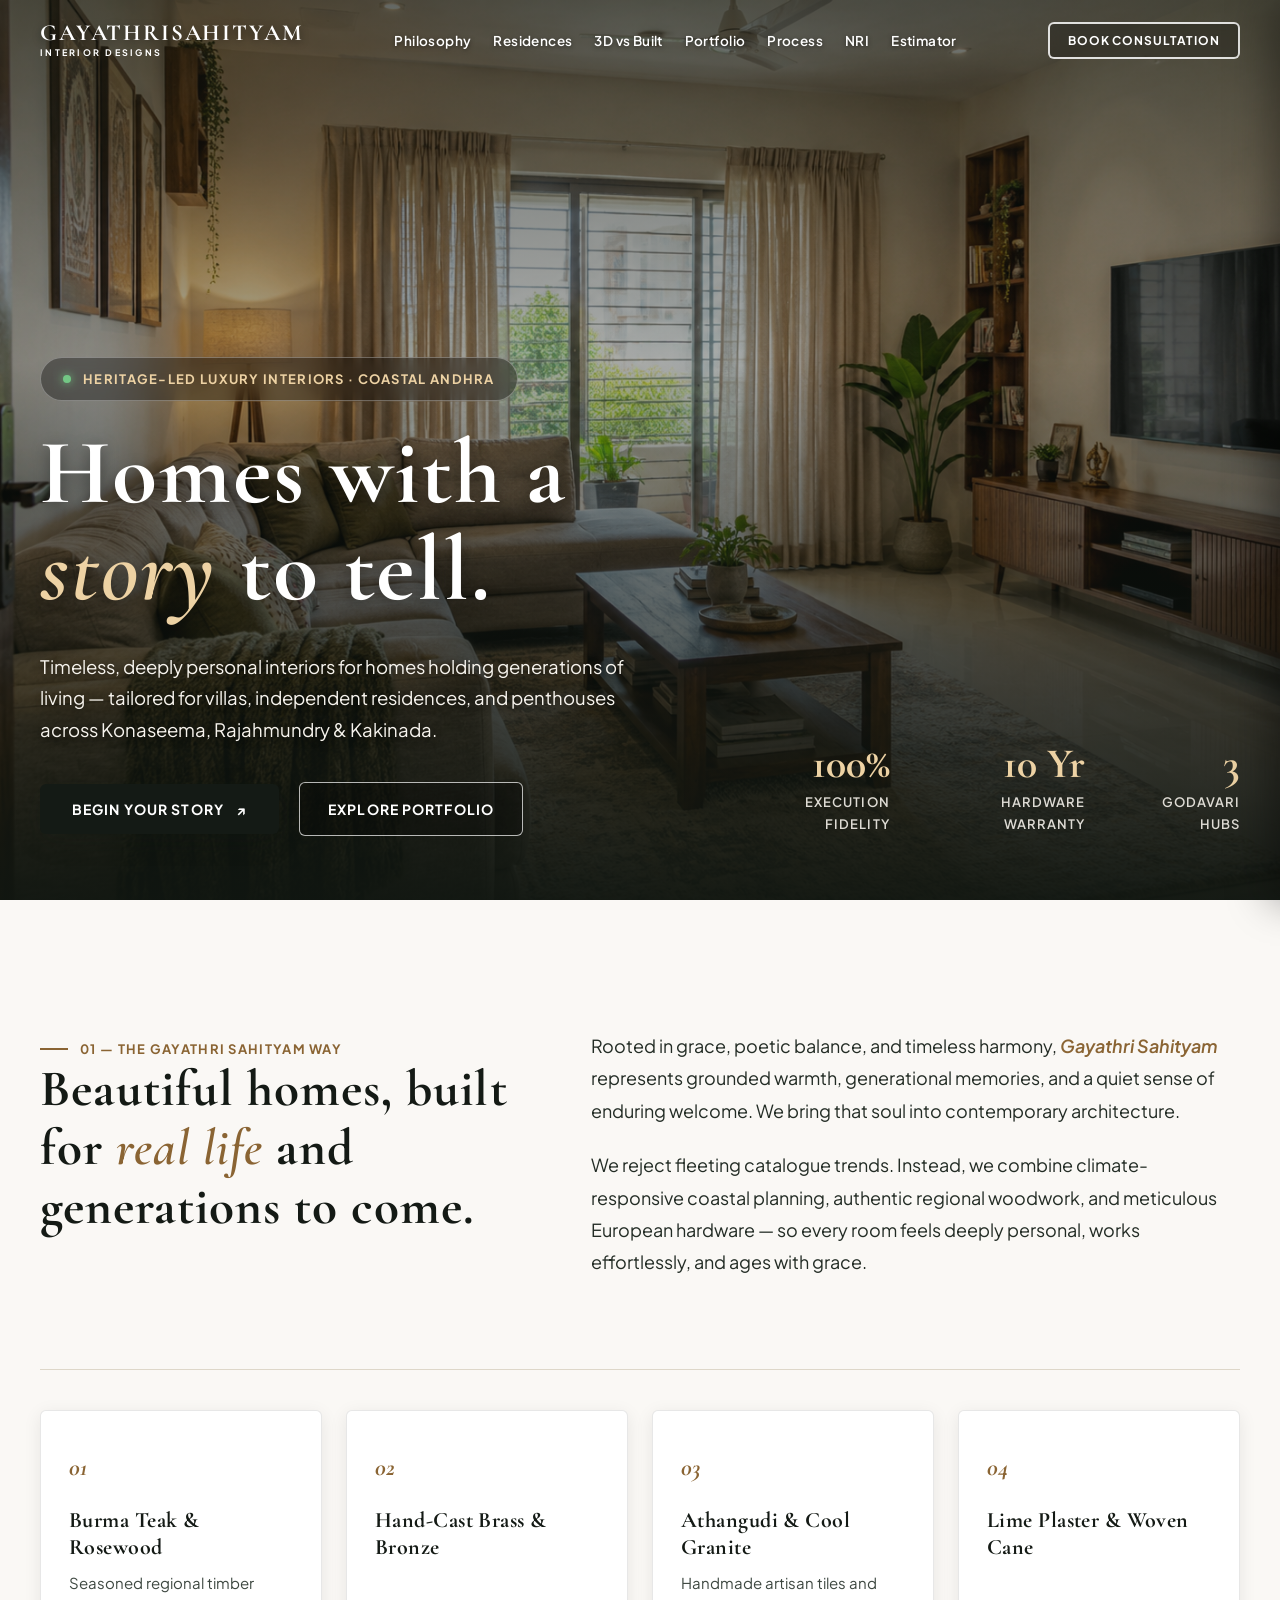
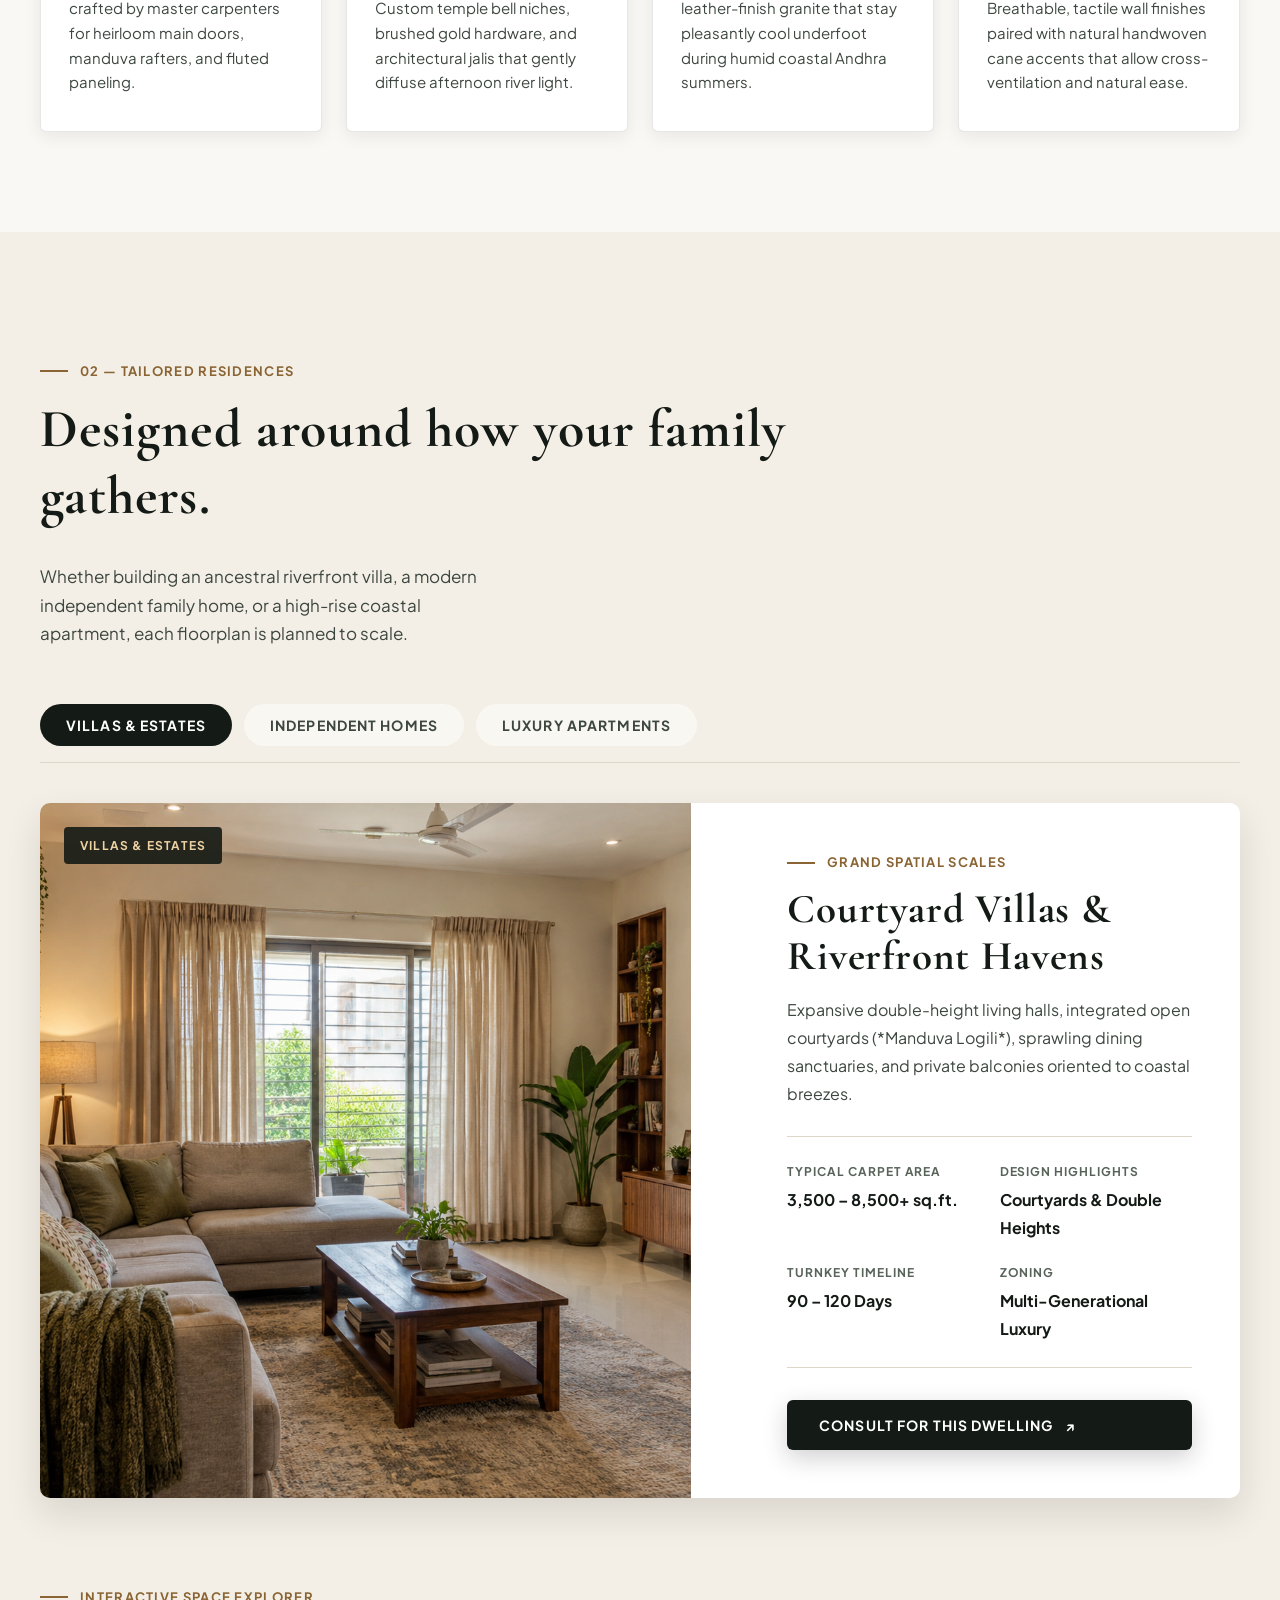
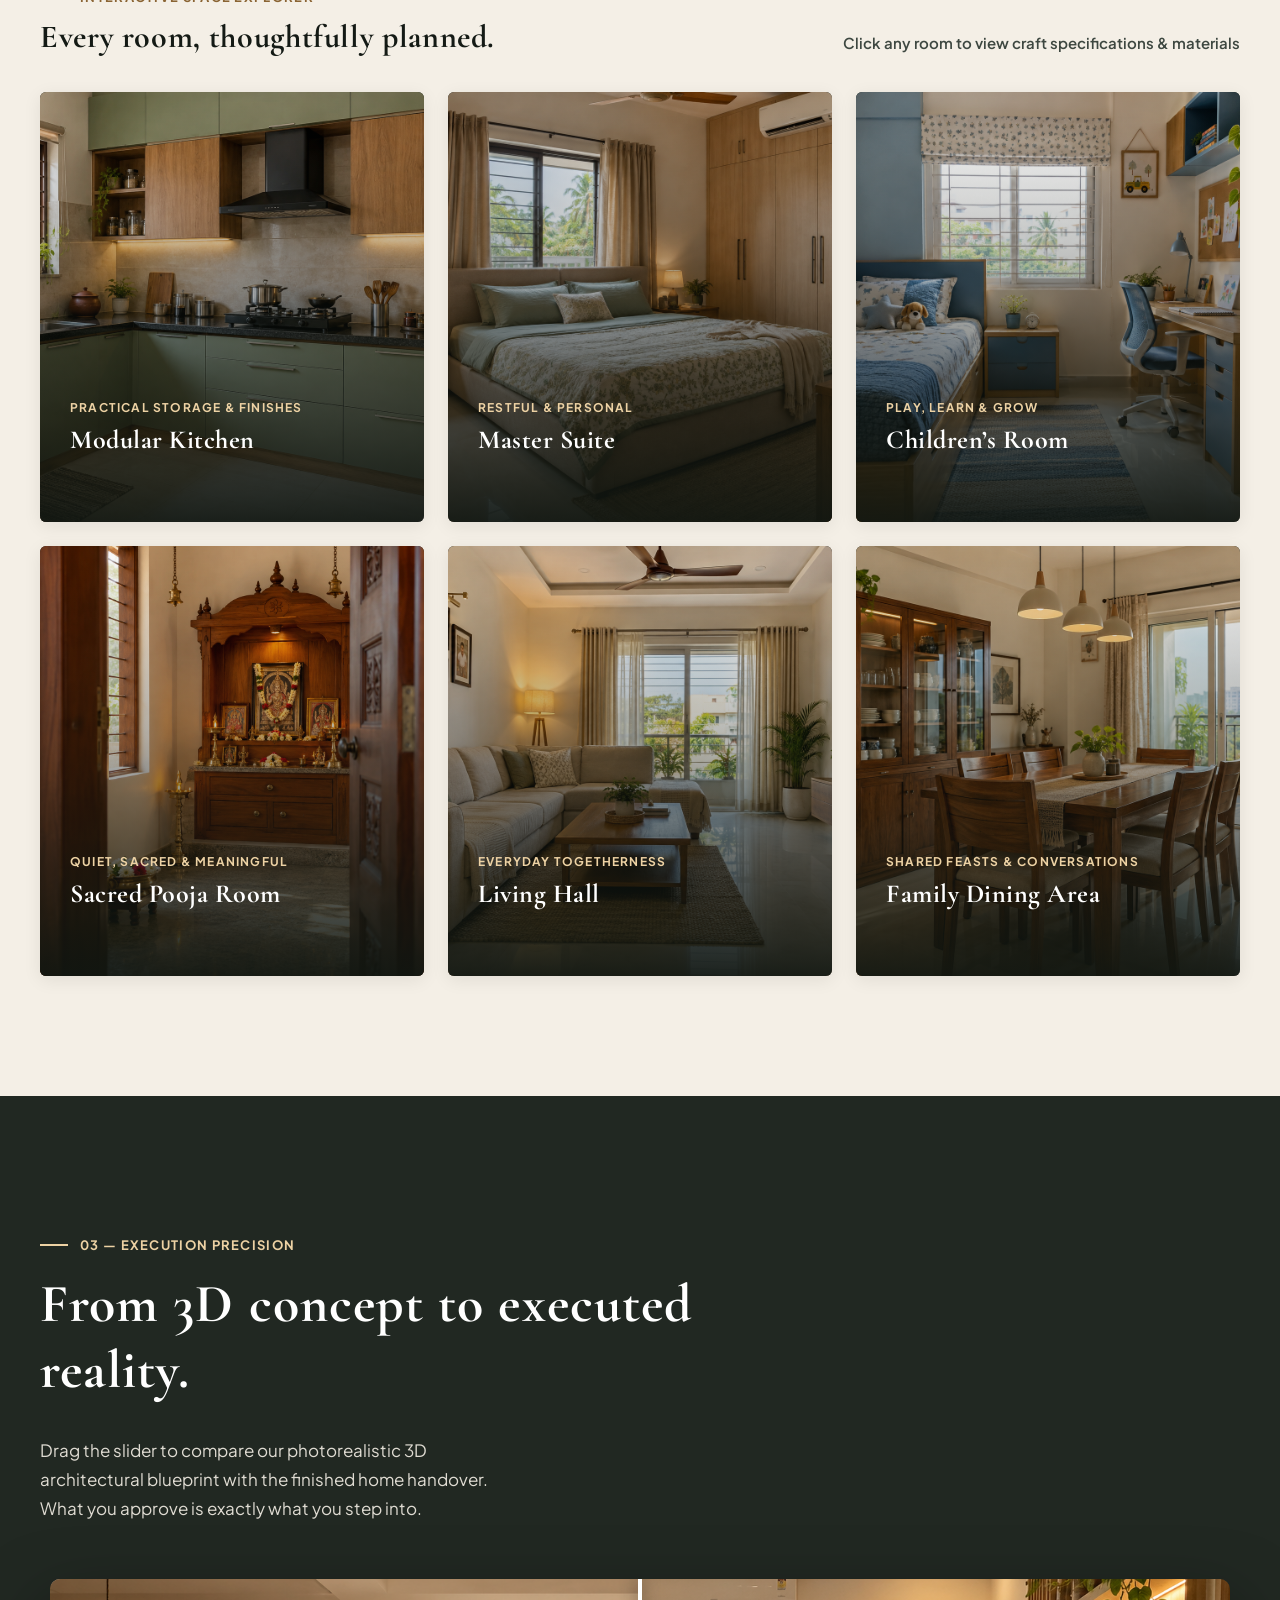
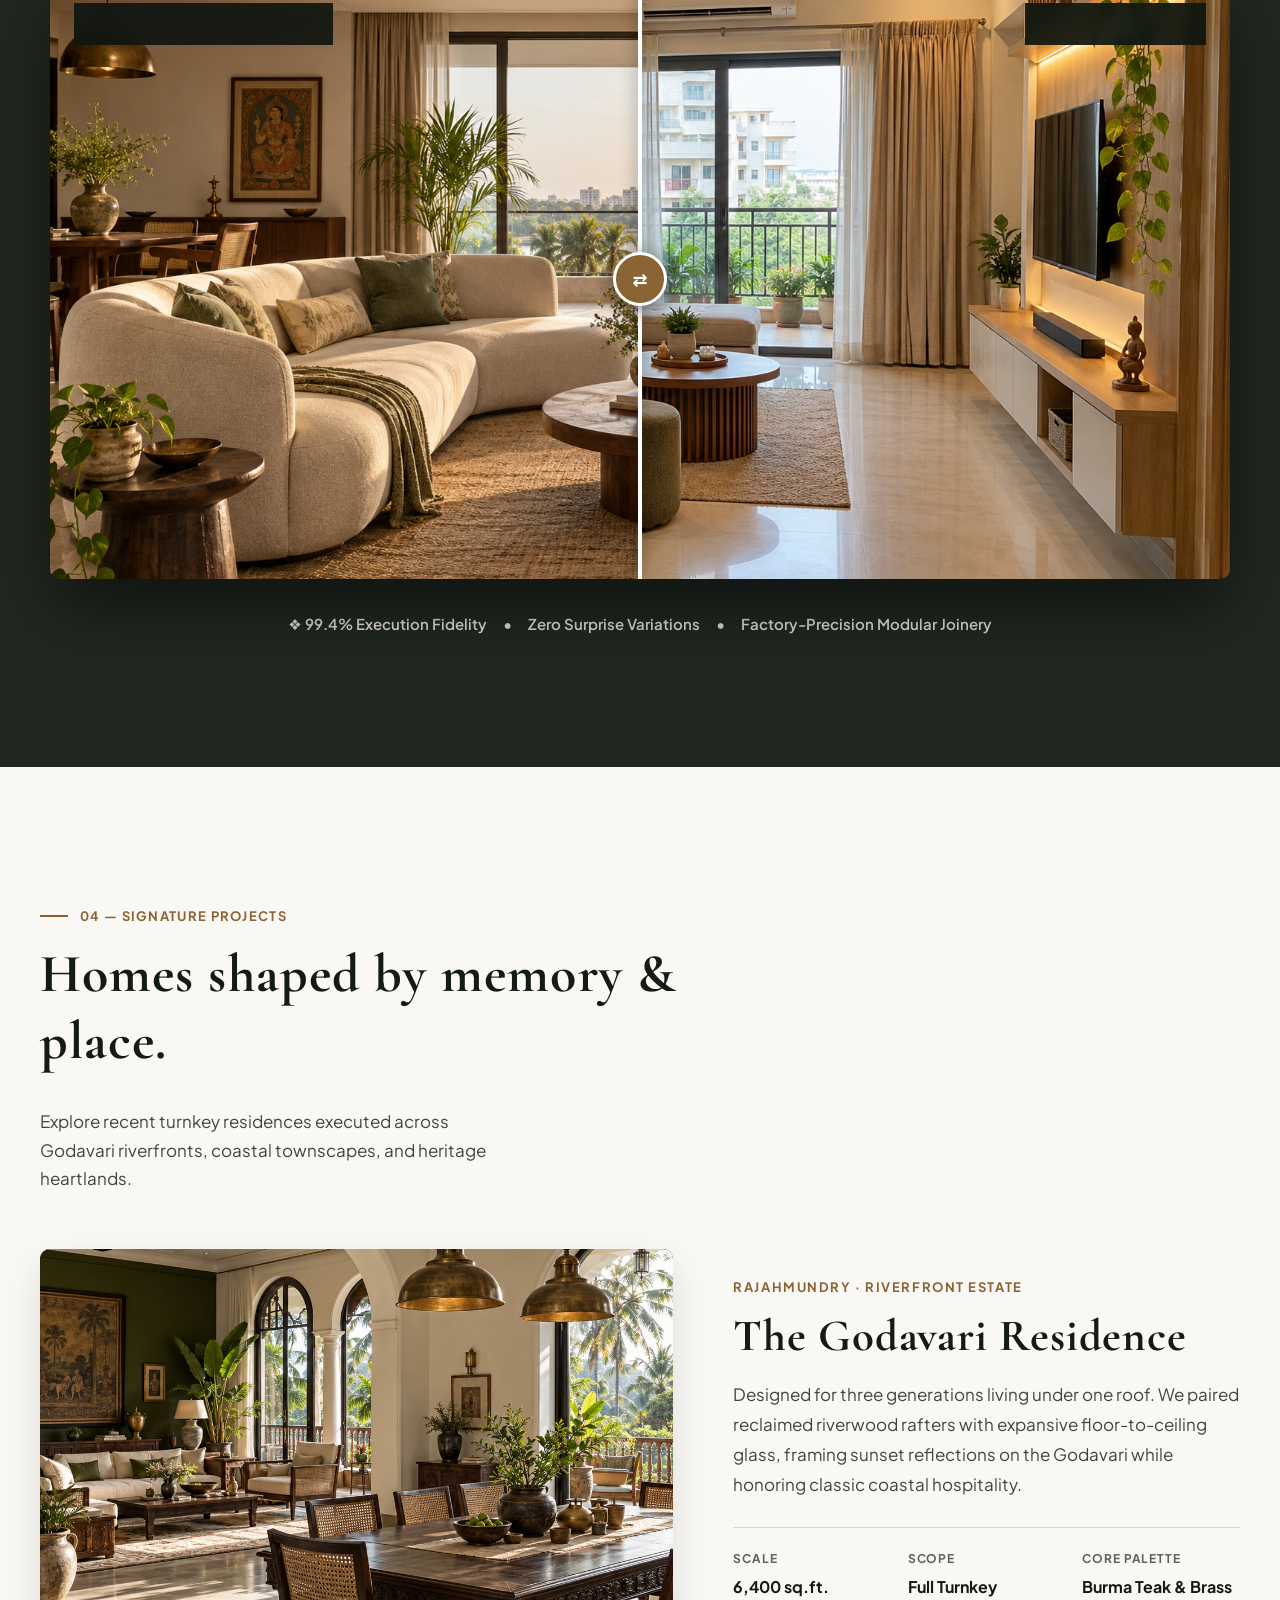
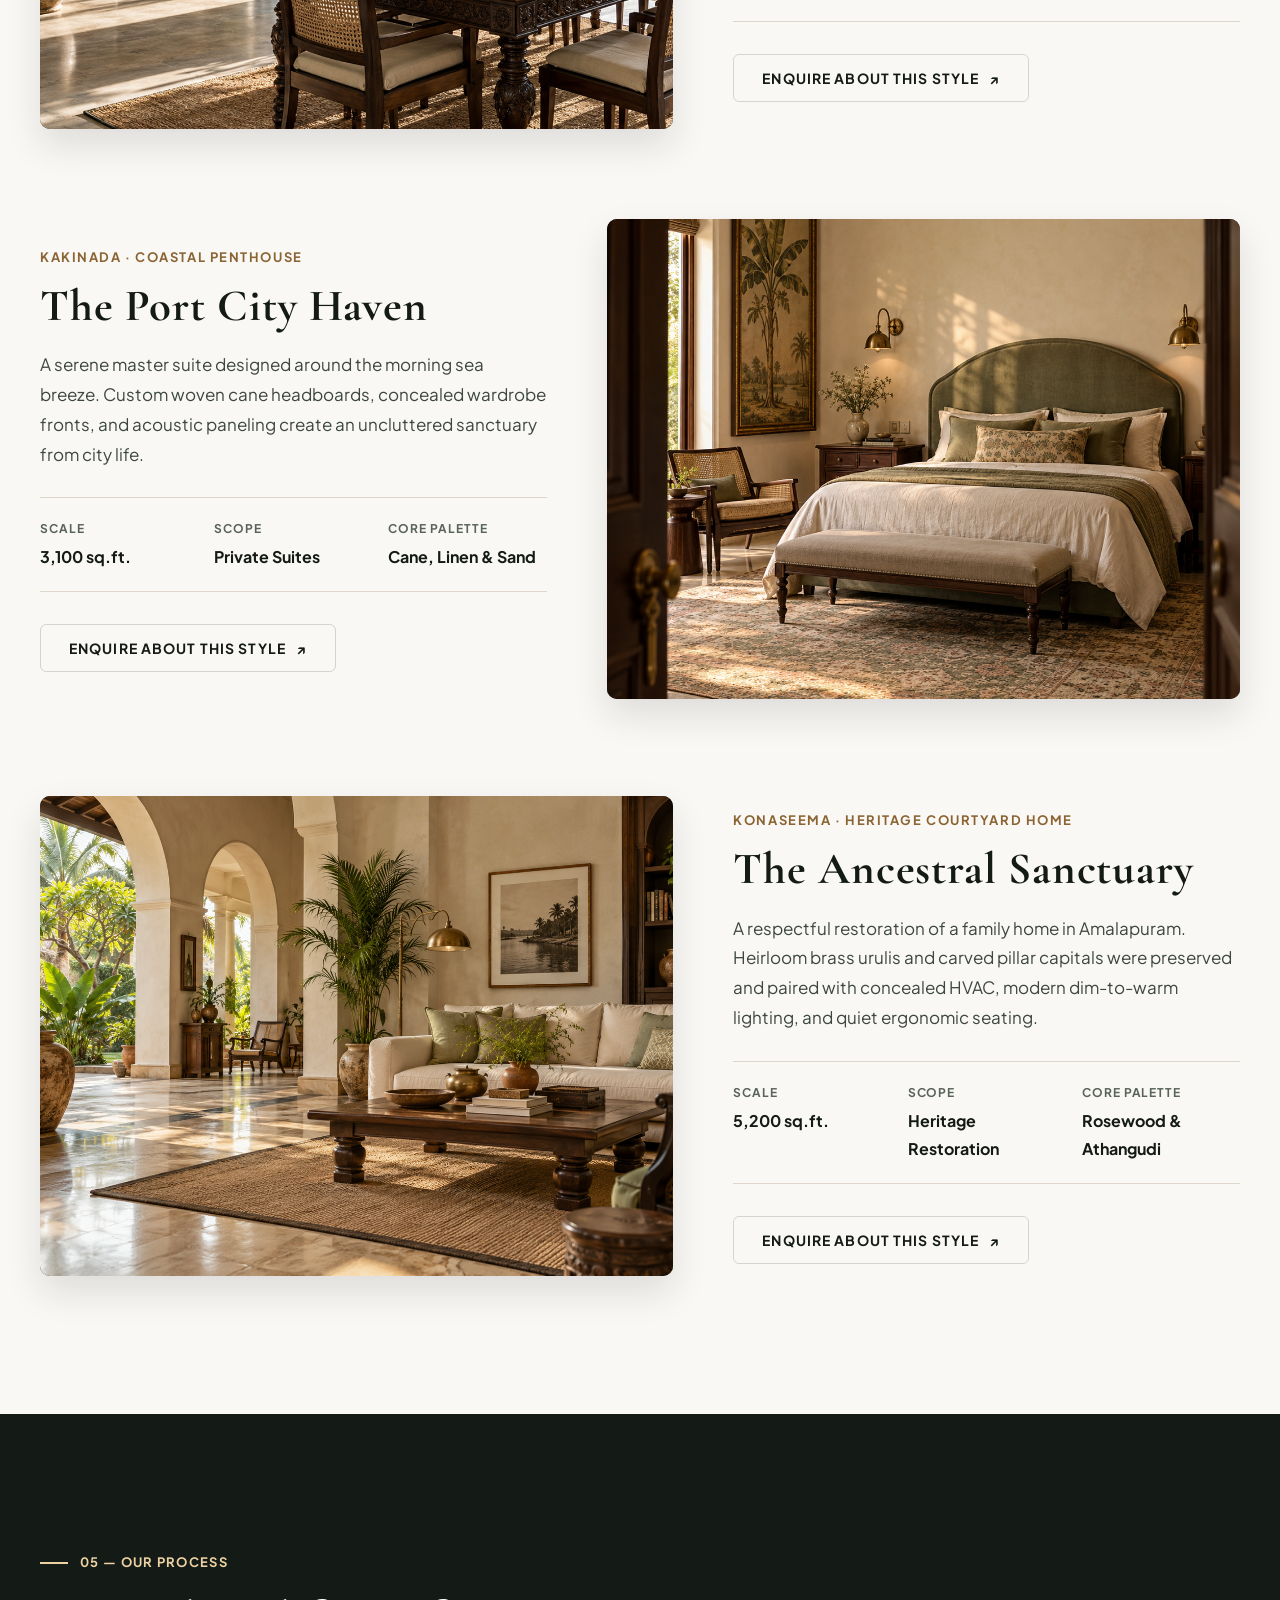
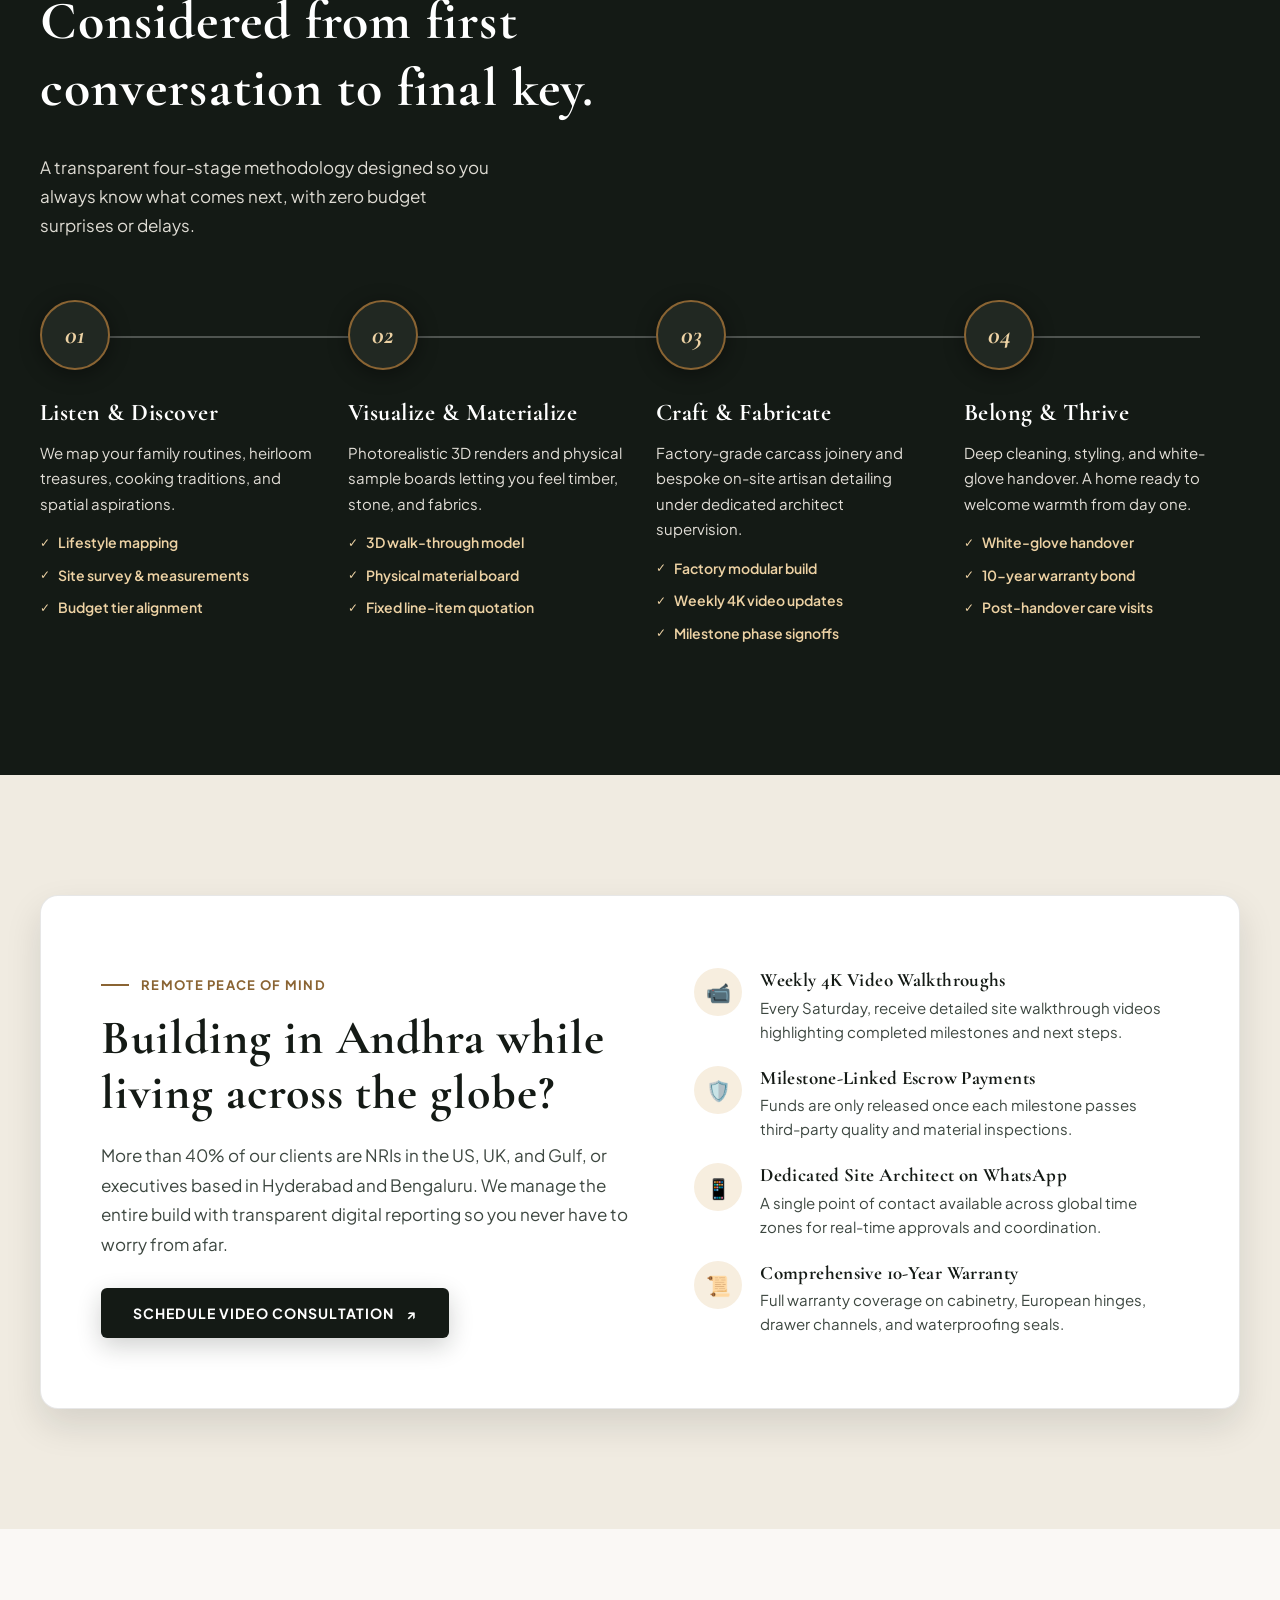
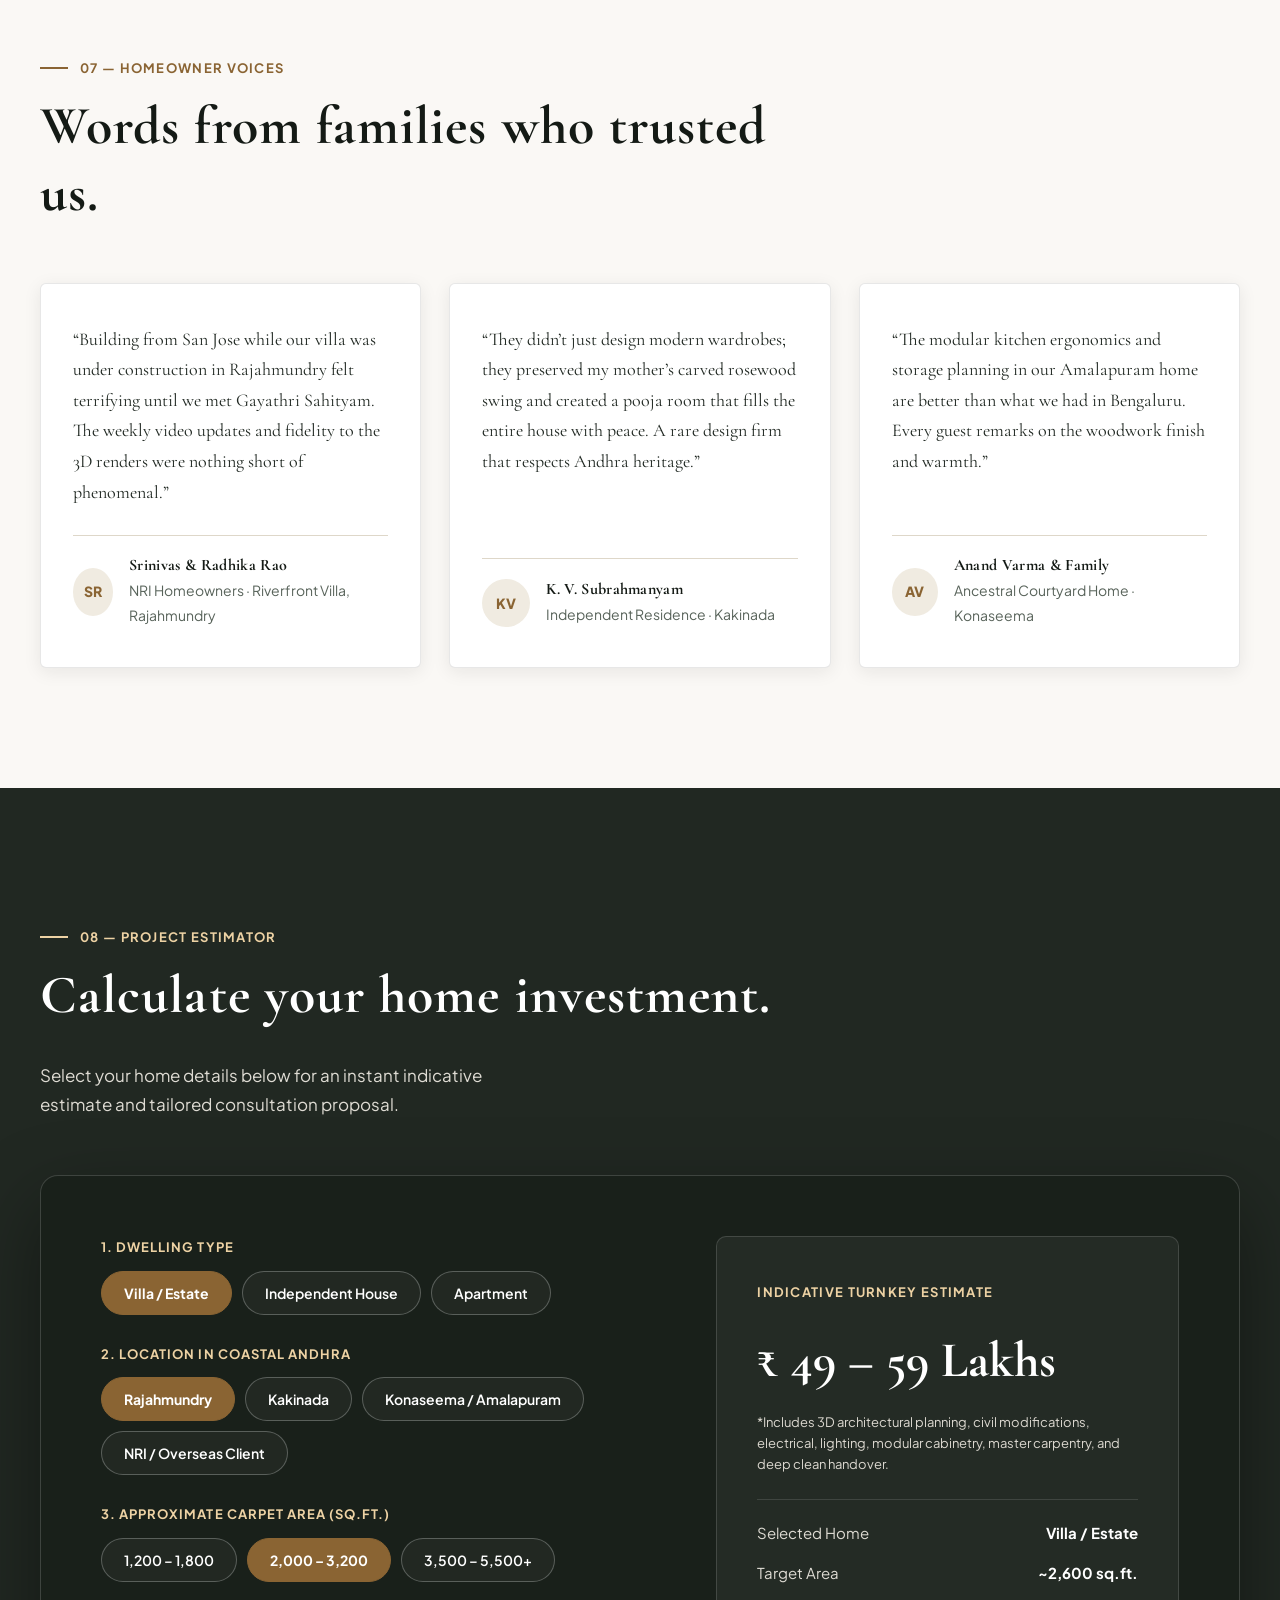
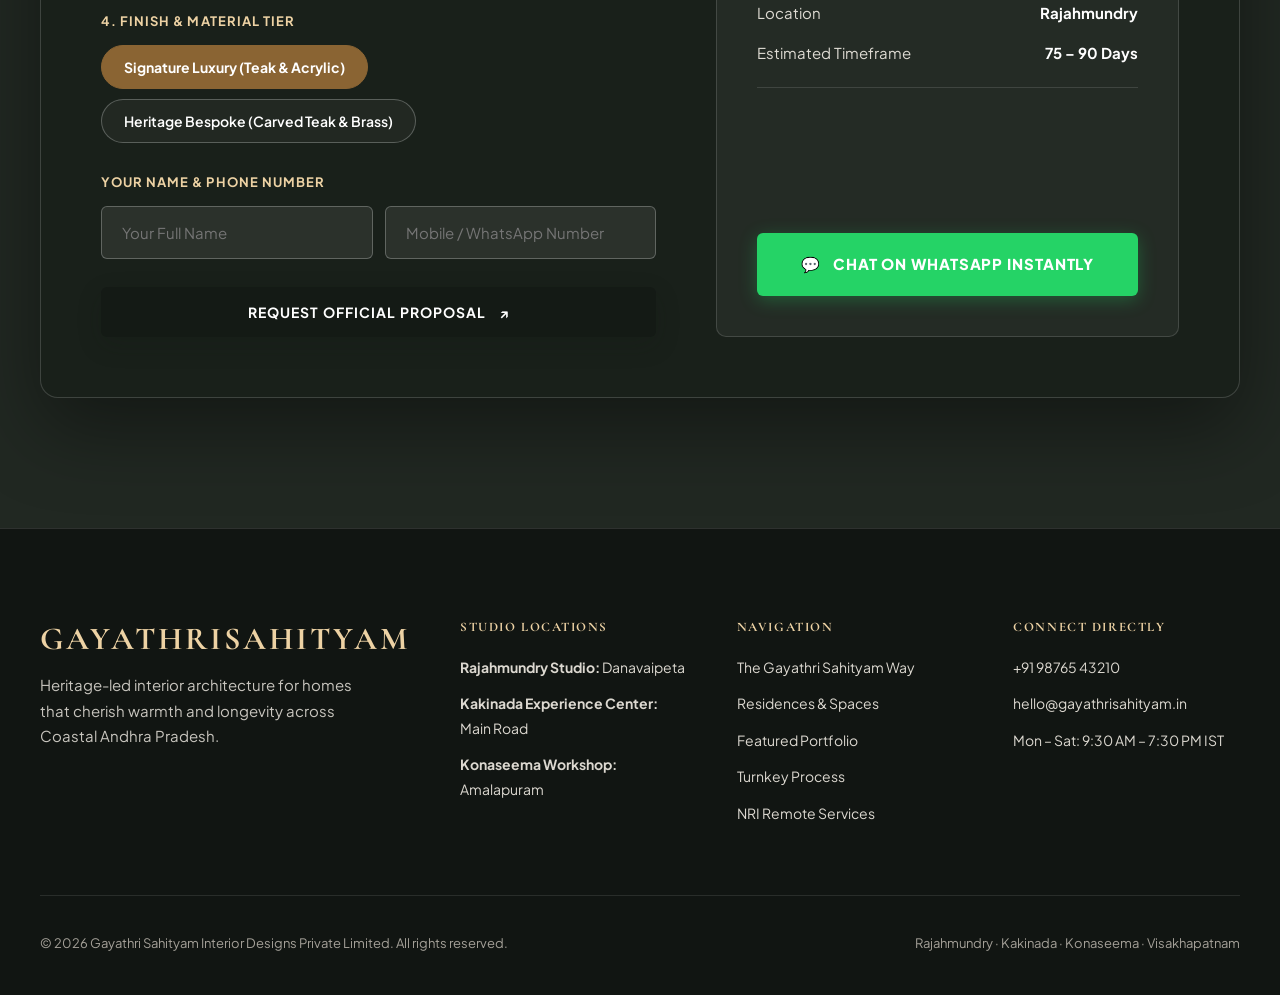
==== commit d2176a7b: "Refactor: organize codebase into modular css, js, assets, and archive directories" ====
--- a/index.html
+++ b/index.html
@@ -8,1642 +8,8 @@
   <link rel="preconnect" href="https://fonts.googleapis.com">
   <link rel="preconnect" href="https://fonts.gstatic.com" crossorigin>
   <link href="https://fonts.googleapis.com/css2?family=Cormorant+Garamond:ital,wght@0,400;0,500;0,600;0,700;1,400;1,600;1,700&family=Plus+Jakarta+Sans:wght@400;500;600;700;800&display=swap" rel="stylesheet">
-  <style>
-    :root {
-      --ink: #141a15;
-      --charcoal: #212822;
-      --cream: #faf8f5;
-      --sand: #f0ebe1;
-      --sand-dark: #ded7c9;
-      --brass: #8a6433;
-      --brass-hover: #a37840;
-      --champagne: #edd2a4;
-      --champagne-light: #f7eedf;
-      --sage: #5b695a;
-      --text-main: #1f2721;
-      --text-muted: #3d4740;
-      --text-light: #58635a;
-      --border-light: rgba(255, 255, 255, 0.28);
-      --border-dark: rgba(20, 26, 21, 0.16);
-      --glass-bg: rgba(250, 248, 245, 0.94);
-      --shadow-sm: 0 4px 18px rgba(20, 26, 21, 0.08);
-      --shadow-md: 0 16px 36px rgba(20, 26, 21, 0.12);
-      --shadow-lg: 0 28px 60px rgba(16, 22, 17, 0.22);
-      --radius-sm: 6px;
-      --radius-md: 10px;
-      --radius-lg: 18px;
-      --font-serif: "Cormorant Garamond", Garamond, Georgia, serif;
-      --font-sans: "Plus Jakarta Sans", system-ui, -apple-system, sans-serif;
-    }
-
-    * { box-sizing: border-box; margin: 0; padding: 0; }
-    html { scroll-behavior: smooth; }
-    body {
-      color: var(--text-main);
-      background-color: var(--cream);
-      font-family: var(--font-sans);
-      font-size: 16px;
-      line-height: 1.75;
-      -webkit-font-smoothing: antialiased;
-      overflow-x: hidden;
-    }
-
-    h1, h2, h3, h4 {
-      font-family: var(--font-serif);
-      font-weight: 700;
-      letter-spacing: 0.02em;
-      line-height: 1.24;
-      color: var(--ink);
-    }
-
-    em {
-      font-style: italic;
-      font-weight: 600;
-      color: var(--brass);
-    }
-
-    a { color: inherit; text-decoration: none; }
-    button { font-family: inherit; cursor: pointer; border: none; background: none; }
-    img { display: block; max-width: 100%; }
-
-    /* Container */
-    .container {
-      max-width: 1360px;
-      margin: 0 auto;
-      padding: 0 40px;
-    }
-
-    /* Clear, Accessible Eyebrows */
-    .eyebrow {
-      font-size: 13px;
-      font-weight: 700;
-      letter-spacing: 0.1em;
-      text-transform: uppercase;
-      color: var(--brass);
-      display: inline-flex;
-      align-items: center;
-      gap: 12px;
-    }
-
-    .eyebrow::before {
-      content: "";
-      width: 28px;
-      height: 2px;
-      background: currentColor;
-    }
-
-    .section-header {
-      margin-bottom: 56px;
-      display: flex;
-      justify-content: space-between;
-      align-items: flex-end;
-      gap: 32px;
-      flex-wrap: wrap;
-    }
-
-    .section-title {
-      font-size: clamp(34px, 4.2vw, 54px);
-      margin-top: 14px;
-      max-width: 760px;
-    }
-
-    .section-desc {
-      max-width: 460px;
-      color: var(--text-muted);
-      font-size: 17px;
-      line-height: 1.7;
-    }
-
-    /* Buttons with high legibility */
-    .btn-primary {
-      display: inline-flex;
-      align-items: center;
-      gap: 12px;
-      background: var(--ink);
-      color: #ffffff;
-      padding: 16px 32px;
-      font-size: 14px;
-      font-weight: 700;
-      letter-spacing: 0.08em;
-      text-transform: uppercase;
-      border-radius: var(--radius-sm);
-      transition: all 0.25s ease;
-      box-shadow: 0 8px 24px rgba(20, 26, 21, 0.2);
-    }
-
-    .btn-primary:hover {
-      background: var(--brass);
-      color: #ffffff;
-      transform: translateY(-2px);
-      box-shadow: 0 12px 28px rgba(138, 100, 51, 0.3);
-    }
-
-    .btn-outline {
-      display: inline-flex;
-      align-items: center;
-      gap: 10px;
-      border: 1.5px solid var(--border-dark);
-      padding: 14px 28px;
-      font-size: 14px;
-      font-weight: 700;
-      letter-spacing: 0.08em;
-      text-transform: uppercase;
-      border-radius: var(--radius-sm);
-      transition: all 0.25s ease;
-      color: var(--ink);
-    }
-
-    .btn-outline:hover {
-      border-color: var(--ink);
-      background: rgba(20, 26, 21, 0.06);
-    }
-
-    /* Header & Navigation */
-    header.site-header {
-      position: fixed;
-      top: 0;
-      left: 0;
-      right: 0;
-      z-index: 100;
-      transition: background-color 0.3s ease, backdrop-filter 0.3s ease, border-color 0.3s ease, padding 0.3s ease;
-      padding: 22px 0;
-      border-bottom: 1px solid transparent;
-    }
-
-    header.site-header.scrolled {
-      background-color: rgba(250, 248, 245, 0.96);
-      backdrop-filter: blur(16px);
-      -webkit-backdrop-filter: blur(16px);
-      border-bottom-color: rgba(20, 26, 21, 0.12);
-      padding: 14px 0;
-      box-shadow: 0 4px 24px rgba(0, 0, 0, 0.06);
-    }
-
-    .nav-inner {
-      display: flex;
-      justify-content: space-between;
-      align-items: center;
-      gap: clamp(16px, 2vw, 36px);
-      width: 100%;
-    }
-
-    .brand-logo {
-      display: flex;
-      flex-direction: column;
-      line-height: 0.95;
-      flex-shrink: 0;
-      text-decoration: none;
-    }
-
-    .brand-logo .logo-main {
-      font-family: var(--font-serif);
-      font-size: clamp(20px, 1.8vw, 24px);
-      font-weight: 700;
-      letter-spacing: 0.08em;
-      text-transform: uppercase;
-      color: #ffffff;
-      white-space: nowrap;
-      text-shadow: 0 2px 8px rgba(0,0,0,0.4);
-      transition: color 0.3s ease, text-shadow 0.3s ease;
-    }
-
-    .brand-logo .logo-sub {
-      font-family: var(--font-sans);
-      font-size: 9px;
-      font-weight: 700;
-      letter-spacing: 0.25em;
-      text-transform: uppercase;
-      color: #ffffff;
-      white-space: nowrap;
-      margin-top: 4px;
-      transition: color 0.3s ease;
-    }
-
-    header.site-header.scrolled .brand-logo .logo-main {
-      color: var(--ink);
-      text-shadow: none;
-    }
-    header.site-header.scrolled .brand-logo .logo-sub {
-      color: var(--brass);
-    }
-
-    .nav-links {
-      display: flex;
-      align-items: center;
-      justify-content: center;
-      gap: clamp(12px, 1.4vw, 22px);
-      font-size: 13.5px;
-      font-weight: 600;
-      letter-spacing: 0.03em;
-      color: #ffffff;
-      text-shadow: 0 1px 4px rgba(0,0,0,0.5);
-      white-space: nowrap;
-      flex-shrink: 1;
-      min-width: 0;
-      transition: color 0.3s ease, text-shadow 0.3s ease;
-    }
-
-    header.site-header.scrolled .nav-links {
-      color: var(--ink);
-      text-shadow: none;
-    }
-
-    .nav-links a {
-      position: relative;
-      padding: 6px 2px;
-      white-space: nowrap;
-      transition: color 0.2s ease;
-    }
-
-    .nav-links a::after {
-      content: "";
-      position: absolute;
-      left: 0;
-      bottom: 0;
-      width: 0;
-      height: 2px;
-      background: var(--brass);
-      transition: width 0.25s ease;
-    }
-
-    .nav-links a:hover {
-      color: var(--champagne);
-    }
-
-    header.site-header.scrolled .nav-links a:hover {
-      color: var(--brass);
-    }
-    .nav-links a:hover::after {
-      width: 100%;
-    }
-
-    .nav-actions {
-      display: flex;
-      align-items: center;
-      gap: 16px;
-      flex-shrink: 0;
-    }
-
-    .btn-header-cta {
-      border: 2px solid rgba(255, 255, 255, 0.85);
-      background: rgba(0, 0, 0, 0.25);
-      backdrop-filter: blur(6px);
-      color: #ffffff;
-      padding: 9px 18px;
-      font-size: 12px;
-      font-weight: 700;
-      letter-spacing: 0.08em;
-      text-transform: uppercase;
-      border-radius: var(--radius-sm);
-      white-space: nowrap;
-      flex-shrink: 0;
-      transition: all 0.3s ease;
-    }
-
-    .btn-header-cta:hover {
-      background: #ffffff;
-      color: var(--ink);
-      border-color: #ffffff;
-    }
-
-    header.site-header.scrolled .btn-header-cta {
-      border-color: var(--ink);
-      color: var(--ink);
-      background: transparent;
-    }
-
-    header.site-header.scrolled .btn-header-cta:hover {
-      background: var(--ink);
-      color: #ffffff;
-    }
-
-    .mobile-menu-btn {
-      display: none;
-      flex-direction: column;
-      gap: 5px;
-      padding: 8px;
-      cursor: pointer;
-    }
-
-    .mobile-menu-btn span {
-      display: block;
-      width: 26px;
-      height: 2.5px;
-      background: #ffffff;
-      border-radius: 2px;
-      transition: all 0.3s ease;
-    }
-
-    header.site-header.scrolled .mobile-menu-btn span {
-      background: var(--ink);
-    }
-
-    /* Mobile Drawer */
-    .mobile-drawer {
-      position: fixed;
-      top: 0;
-      right: 0;
-      bottom: 0;
-      width: min(340px, 85vw);
-      background: var(--charcoal);
-      color: #ffffff;
-      z-index: 200;
-      transform: translateX(100%);
-      transition: transform 0.35s cubic-bezier(0.2, 0.8, 0.2, 1);
-      padding: 32px 28px;
-      display: flex;
-      flex-direction: column;
-      box-shadow: -10px 0 40px rgba(0, 0, 0, 0.4);
-    }
-
-    .mobile-drawer.active {
-      transform: translateX(0);
-    }
-
-    .drawer-backdrop {
-      position: fixed;
-      inset: 0;
-      background: rgba(0, 0, 0, 0.6);
-      backdrop-filter: blur(4px);
-      z-index: 190;
-      opacity: 0;
-      pointer-events: none;
-      transition: opacity 0.3s ease;
-    }
-
-    .drawer-backdrop.active {
-      opacity: 1;
-      pointer-events: auto;
-    }
-
-    .drawer-top {
-      display: flex;
-      justify-content: space-between;
-      align-items: center;
-      margin-bottom: 36px;
-      padding-bottom: 16px;
-      border-bottom: 1px solid rgba(255, 255, 255, 0.15);
-    }
-
-    .drawer-close {
-      color: #ffffff;
-      font-size: 32px;
-      line-height: 1;
-      padding: 4px;
-    }
-
-    .drawer-links {
-      display: flex;
-      flex-direction: column;
-      gap: 22px;
-      font-size: 16px;
-      font-weight: 700;
-    }
-
-    .drawer-links a:hover {
-      color: var(--champagne);
-    }
-
-    .drawer-footer {
-      margin-top: auto;
-      padding-top: 24px;
-      border-top: 1px solid rgba(255, 255, 255, 0.15);
-    }
-
-    /* Hero Section */
-    .hero {
-      position: relative;
-      min-height: 100svh;
-      color: #ffffff;
-      background: #2a221b;
-      display: flex;
-      flex-direction: column;
-      justify-content: flex-end;
-      overflow: hidden;
-    }
-
-    .hero-bg {
-      position: absolute;
-      inset: 0;
-      width: 100%;
-      height: 100%;
-      object-fit: cover;
-      object-position: center;
-      animation: heroZoom 20s cubic-bezier(0.2, 0.7, 0.2, 1) infinite alternate;
-    }
-
-    @keyframes heroZoom {
-      0% { transform: scale(1.04); }
-      100% { transform: scale(1); }
-    }
-
-    .hero-overlay {
-      position: absolute;
-      inset: 0;
-      background: linear-gradient(
-        180deg,
-        rgba(16, 22, 17, 0.65) 0%,
-        rgba(16, 22, 17, 0.35) 40%,
-        rgba(16, 22, 17, 0.8) 85%,
-        rgba(16, 22, 17, 0.96) 100%
-      );
-      z-index: 1;
-    }
-
-    .hero-content {
-      position: relative;
-      z-index: 2;
-      padding-top: clamp(140px, 20vh, 220px);
-      padding-bottom: 64px;
-    }
-
-    .hero-badge {
-      display: inline-flex;
-      align-items: center;
-      gap: 12px;
-      background: rgba(0, 0, 0, 0.35);
-      backdrop-filter: blur(10px);
-      border: 1px solid rgba(255, 255, 255, 0.3);
-      padding: 10px 22px;
-      border-radius: 40px;
-      font-size: 13px;
-      font-weight: 700;
-      letter-spacing: 0.1em;
-      text-transform: uppercase;
-      color: var(--champagne);
-      margin-bottom: 24px;
-    }
-
-    .hero-badge span.dot {
-      width: 8px;
-      height: 8px;
-      border-radius: 50%;
-      background: #73c785;
-      box-shadow: 0 0 10px #73c785;
-    }
-
-    .hero-title {
-      font-size: clamp(48px, 7.2vw, 100px);
-      line-height: 1.05;
-      max-width: 880px;
-      margin-bottom: 24px;
-      color: #ffffff;
-      text-shadow: 0 4px 16px rgba(0,0,0,0.4);
-    }
-
-    .hero-title em {
-      color: var(--champagne);
-    }
-
-    .hero-bottom-grid {
-      display: grid;
-      grid-template-columns: 1.4fr 1fr;
-      gap: 40px;
-      align-items: flex-end;
-      margin-top: 32px;
-    }
-
-    .hero-lede {
-      font-size: clamp(17px, 1.45vw, 21px);
-      line-height: 1.7;
-      color: #f7f4ee;
-      max-width: 600px;
-      text-shadow: 0 2px 8px rgba(0,0,0,0.5);
-    }
-
-    .hero-actions {
-      display: flex;
-      align-items: center;
-      gap: 20px;
-      margin-top: 36px;
-      flex-wrap: wrap;
-    }
-
-    .hero-stats {
-      display: flex;
-      justify-content: flex-end;
-      gap: 48px;
-      text-align: right;
-    }
-
-    .stat-item .stat-num {
-      font-family: var(--font-serif);
-      font-size: 42px;
-      font-weight: 700;
-      color: var(--champagne);
-      line-height: 1;
-    }
-
-    .stat-item .stat-label {
-      font-size: 13px;
-      font-weight: 600;
-      letter-spacing: 0.08em;
-      text-transform: uppercase;
-      color: #dedbd4;
-      margin-top: 6px;
-    }
-
-    /* Section 01: Philosophy & Craft */
-    .philosophy {
-      padding: 130px 0 100px;
-      background: var(--cream);
-    }
-
-    .philosophy-grid {
-      display: grid;
-      grid-template-columns: 1fr 1.35fr;
-      gap: 70px;
-      align-items: flex-start;
-      margin-bottom: 90px;
-    }
-
-    .philosophy-headline {
-      font-size: clamp(34px, 4vw, 56px);
-      line-height: 1.15;
-    }
-
-    .philosophy-body {
-      font-size: 18px;
-      line-height: 1.8;
-      color: #232c25;
-    }
-
-    .philosophy-body p:not(:last-child) {
-      margin-bottom: 22px;
-    }
-
-    .materials-grid {
-      display: grid;
-      grid-template-columns: repeat(4, 1fr);
-      gap: 24px;
-      padding-top: 40px;
-      border-top: 1px solid var(--sand-dark);
-    }
-
-    .material-card {
-      background: #ffffff;
-      padding: 36px 28px;
-      border-radius: var(--radius-sm);
-      border: 1px solid rgba(20, 26, 21, 0.1);
-      transition: all 0.3s ease;
-      display: flex;
-      flex-direction: column;
-      justify-content: space-between;
-      min-height: 260px;
-      box-shadow: var(--shadow-sm);
-    }
-
-    .material-card:hover {
-      transform: translateY(-5px);
-      box-shadow: var(--shadow-md);
-      border-color: var(--brass);
-    }
-
-    .material-num {
-      font-family: var(--font-serif);
-      font-size: 24px;
-      font-weight: 700;
-      font-style: italic;
-      color: var(--brass);
-    }
-
-    .material-card h3 {
-      font-size: 22px;
-      font-weight: 700;
-      margin: 18px 0 10px;
-      color: var(--ink);
-    }
-
-    .material-card p {
-      font-size: 15px;
-      color: var(--text-muted);
-      line-height: 1.65;
-    }
-
-    /* Section 02: Dynamic Dwelling Types & Showcase */
-    .dwellings-section {
-      padding: 120px 0;
-      background: #f4efe6;
-    }
-
-    .dwelling-tabs {
-      display: flex;
-      gap: 12px;
-      margin-bottom: 40px;
-      border-bottom: 1px solid var(--sand-dark);
-      padding-bottom: 16px;
-      overflow-x: auto;
-    }
-
-    .dwelling-tab {
-      padding: 12px 26px;
-      font-size: 14px;
-      font-weight: 700;
-      letter-spacing: 0.08em;
-      text-transform: uppercase;
-      color: var(--text-muted);
-      border-radius: 30px;
-      transition: all 0.25s ease;
-      white-space: nowrap;
-      background: rgba(255, 255, 255, 0.5);
-    }
-
-    .dwelling-tab.active {
-      background: var(--ink);
-      color: #ffffff;
-    }
-
-    .dwelling-showcase {
-      display: grid;
-      grid-template-columns: 1.3fr 1fr;
-      gap: 48px;
-      background: #ffffff;
-      border-radius: var(--radius-md);
-      overflow: hidden;
-      box-shadow: var(--shadow-md);
-      margin-bottom: 80px;
-      transition: opacity 0.3s ease, transform 0.3s ease;
-    }
-
-    .dwelling-media {
-      position: relative;
-      min-height: 480px;
-      background: #222;
-      overflow: hidden;
-    }
-
-    .dwelling-media img {
-      width: 100%;
-      height: 100%;
-      object-fit: cover;
-      transition: transform 0.8s ease;
-    }
-
-    .dwelling-showcase:hover .dwelling-media img {
-      transform: scale(1.03);
-    }
-
-    .dwelling-badge {
-      position: absolute;
-      top: 24px;
-      left: 24px;
-      background: rgba(20, 26, 21, 0.9);
-      backdrop-filter: blur(8px);
-      color: var(--champagne);
-      padding: 8px 16px;
-      border-radius: 4px;
-      font-size: 12px;
-      font-weight: 700;
-      letter-spacing: 0.1em;
-      text-transform: uppercase;
-    }
-
-    .dwelling-info {
-      padding: 48px;
-      display: flex;
-      flex-direction: column;
-      justify-content: center;
-    }
-
-    .dwelling-info h3 {
-      font-size: clamp(30px, 3.2vw, 42px);
-      line-height: 1.15;
-      margin: 12px 0 16px;
-    }
-
-    .dwelling-info p {
-      font-size: 16px;
-      color: var(--text-muted);
-      margin-bottom: 28px;
-      line-height: 1.75;
-    }
-
-    .dwelling-specs {
-      display: grid;
-      grid-template-columns: 1fr 1fr;
-      gap: 20px;
-      padding: 24px 0;
-      border-top: 1px solid var(--sand-dark);
-      border-bottom: 1px solid var(--sand-dark);
-      margin-bottom: 32px;
-    }
-
-    .spec-item .spec-label {
-      font-size: 12px;
-      font-weight: 700;
-      text-transform: uppercase;
-      letter-spacing: 0.08em;
-      color: var(--text-light);
-    }
-
-    .spec-item .spec-val {
-      font-weight: 700;
-      color: var(--ink);
-      font-size: 16px;
-      margin-top: 4px;
-    }
-
-    /* Spaces Grid */
-    .spaces-subhead {
-      margin-bottom: 36px;
-      display: flex;
-      justify-content: space-between;
-      align-items: flex-end;
-    }
-
-    .spaces-grid {
-      display: grid;
-      grid-template-columns: repeat(3, 1fr);
-      gap: 24px;
-    }
-
-    .space-card {
-      position: relative;
-      height: 430px;
-      border-radius: var(--radius-sm);
-      overflow: hidden;
-      cursor: pointer;
-      box-shadow: var(--shadow-sm);
-      transition: transform 0.4s ease, box-shadow 0.4s ease;
-      background: #252b26;
-    }
-
-    .space-card:hover {
-      transform: translateY(-8px);
-      box-shadow: var(--shadow-lg);
-    }
-
-    .space-card img {
-      width: 100%;
-      height: 100%;
-      object-fit: cover;
-      transition: transform 0.7s ease;
-    }
-
-    .space-card:hover img {
-      transform: scale(1.06);
-    }
-
-    .space-card-overlay {
-      position: absolute;
-      inset: 0;
-      background: linear-gradient(0deg, rgba(16, 22, 17, 0.94) 0%, rgba(16, 22, 17, 0.3) 55%, transparent 100%);
-      display: flex;
-      flex-direction: column;
-      justify-content: flex-end;
-      padding: 30px;
-      color: #ffffff;
-    }
-
-    .space-card .space-tag {
-      font-size: 12px;
-      letter-spacing: 0.1em;
-      text-transform: uppercase;
-      font-weight: 700;
-      color: var(--champagne);
-      margin-bottom: 6px;
-    }
-
-    .space-card h3 {
-      font-size: 26px;
-      font-weight: 700;
-      line-height: 1.2;
-      color: #ffffff;
-    }
-
-    .space-card-cta {
-      display: inline-flex;
-      align-items: center;
-      gap: 8px;
-      font-size: 13px;
-      font-weight: 700;
-      letter-spacing: 0.08em;
-      text-transform: uppercase;
-      color: rgba(255, 255, 255, 0.85);
-      margin-top: 14px;
-      opacity: 0;
-      transform: translateY(10px);
-      transition: all 0.3s ease;
-    }
-
-    .space-card:hover .space-card-cta {
-      opacity: 1;
-      transform: translateY(0);
-      color: var(--champagne);
-    }
-
-    /* Section 03: Concept vs Reality Slider */
-    .comparison-section {
-      padding: 130px 0;
-      background: var(--charcoal);
-      color: #ffffff;
-      overflow: hidden;
-    }
-
-    .comparison-section .section-title {
-      color: #ffffff;
-    }
-
-    .comparison-section .section-desc {
-      color: #dfdbd2;
-    }
-
-    .comparison-container {
-      position: relative;
-      width: 100%;
-      max-width: 1180px;
-      height: 600px;
-      margin: 40px auto 0;
-      border-radius: var(--radius-md);
-      overflow: hidden;
-      box-shadow: 0 30px 70px rgba(0, 0, 0, 0.5);
-      user-select: none;
-      -webkit-user-select: none;
-    }
-
-    .comparison-img {
-      position: absolute;
-      inset: 0;
-      width: 100%;
-      height: 100%;
-    }
-
-    .comparison-img img {
-      width: 100%;
-      height: 100%;
-      object-fit: cover;
-      pointer-events: none;
-    }
-
-    .comparison-before {
-      position: absolute;
-      inset: 0;
-      width: 50%;
-      overflow: hidden;
-      z-index: 2;
-    }
-
-    .comparison-before img {
-      width: 100%;
-      height: 100%;
-      max-width: none;
-      object-fit: cover;
-    }
-
-    .comparison-slider-bar {
-      position: absolute;
-      top: 0;
-      bottom: 0;
-      left: 50%;
-      width: 4px;
-      background: #ffffff;
-      z-index: 3;
-      transform: translateX(-50%);
-      cursor: ew-resize;
-      box-shadow: 0 0 16px rgba(0, 0, 0, 0.6);
-    }
-
-    .comparison-slider-handle {
-      position: absolute;
-      top: 50%;
-      left: 50%;
-      width: 54px;
-      height: 54px;
-      background: var(--brass);
-      border: 3px solid #ffffff;
-      border-radius: 50%;
-      transform: translate(-50%, -50%);
-      box-shadow: 0 4px 20px rgba(0, 0, 0, 0.5);
-      display: flex;
-      align-items: center;
-      justify-content: center;
-      color: #ffffff;
-      font-size: 18px;
-      font-weight: 700;
-      cursor: ew-resize;
-    }
-
-    .comparison-label {
-      position: absolute;
-      top: 24px;
-      z-index: 4;
-      background: rgba(16, 22, 17, 0.92);
-      backdrop-filter: blur(8px);
-      padding: 10px 20px;
-      border-radius: 4px;
-      font-size: 13px;
-      font-weight: 700;
-      letter-spacing: 0.08em;
-      text-transform: uppercase;
-      color: #ffffff;
-      pointer-events: none;
-    }
-
-    .comparison-label.label-left { left: 24px; color: var(--champagne); }
-    .comparison-label.label-right { right: 24px; color: #ffffff; }
-
-    .comparison-footnote {
-      text-align: center;
-      margin-top: 32px;
-      font-size: 15px;
-      font-weight: 600;
-      color: #e2ded5;
-      display: flex;
-      align-items: center;
-      justify-content: center;
-      gap: 16px;
-    }
-
-    /* Section 04: Signature Case Studies */
-    .projects-section {
-      padding: 130px 0;
-      background: var(--cream);
-    }
-
-    .projects-list {
-      display: flex;
-      flex-direction: column;
-      gap: 90px;
-    }
-
-    .project-row {
-      display: grid;
-      grid-template-columns: 1.25fr 1fr;
-      gap: 60px;
-      align-items: center;
-    }
-
-    .project-row:nth-child(even) {
-      grid-template-columns: 1fr 1.25fr;
-    }
-
-    .project-row:nth-child(even) .project-image-wrap {
-      order: 2;
-    }
-
-    .project-image-wrap {
-      position: relative;
-      border-radius: var(--radius-md);
-      overflow: hidden;
-      box-shadow: var(--shadow-md);
-      background: #252b26;
-      height: 480px;
-    }
-
-    .project-image-wrap img {
-      width: 100%;
-      height: 100%;
-      object-fit: cover;
-      transition: transform 0.8s ease;
-    }
-
-    .project-row:hover .project-image-wrap img {
-      transform: scale(1.03);
-    }
-
-    .project-content {
-      padding: 20px 0;
-    }
-
-    .project-location {
-      font-size: 13px;
-      font-weight: 700;
-      letter-spacing: 0.12em;
-      text-transform: uppercase;
-      color: var(--brass);
-      margin-bottom: 12px;
-    }
-
-    .project-content h3 {
-      font-size: clamp(32px, 3.5vw, 46px);
-      line-height: 1.15;
-      margin-bottom: 18px;
-    }
-
-    .project-story {
-      font-size: 17px;
-      color: var(--text-muted);
-      line-height: 1.75;
-      margin-bottom: 28px;
-    }
-
-    .project-meta-grid {
-      display: grid;
-      grid-template-columns: repeat(3, 1fr);
-      gap: 16px;
-      padding: 20px 0;
-      border-top: 1px solid var(--sand-dark);
-      border-bottom: 1px solid var(--sand-dark);
-      margin-bottom: 32px;
-    }
-
-    .meta-box span.label {
-      display: block;
-      font-size: 12px;
-      font-weight: 700;
-      text-transform: uppercase;
-      letter-spacing: 0.08em;
-      color: var(--text-light);
-      margin-bottom: 4px;
-    }
-
-    .meta-box span.val {
-      font-size: 16px;
-      font-weight: 700;
-      color: var(--ink);
-    }
-
-    /* Section 05: Our Turnkey Process */
-    .process-section {
-      padding: 130px 0;
-      background: var(--ink);
-      color: #ffffff;
-    }
-
-    .process-section .section-title {
-      color: #ffffff;
-    }
-
-    .process-section .section-desc {
-      color: #dedbd3;
-    }
-
-    .process-timeline {
-      display: grid;
-      grid-template-columns: repeat(4, 1fr);
-      gap: 32px;
-      margin-top: 60px;
-      position: relative;
-    }
-
-    .process-timeline::before {
-      content: "";
-      position: absolute;
-      top: 36px;
-      left: 40px;
-      right: 40px;
-      height: 2px;
-      background: rgba(255, 255, 255, 0.25);
-      z-index: 1;
-    }
-
-    .process-step {
-      position: relative;
-      z-index: 2;
-    }
-
-    .step-marker {
-      width: 70px;
-      height: 70px;
-      border-radius: 50%;
-      background: var(--charcoal);
-      border: 2px solid var(--brass);
-      color: var(--champagne);
-      display: flex;
-      align-items: center;
-      justify-content: center;
-      font-family: var(--font-serif);
-      font-size: 26px;
-      font-weight: 800;
-      font-style: italic;
-      margin-bottom: 28px;
-      box-shadow: 0 4px 20px rgba(0, 0, 0, 0.4);
-    }
-
-    .process-step h3 {
-      font-size: 24px;
-      font-weight: 700;
-      margin-bottom: 12px;
-      color: #ffffff;
-    }
-
-    .process-step p {
-      font-size: 15px;
-      color: #e2ded7;
-      line-height: 1.7;
-    }
-
-    .process-step ul {
-      list-style: none;
-      margin-top: 14px;
-      display: flex;
-      flex-direction: column;
-      gap: 8px;
-    }
-
-    .process-step li {
-      font-size: 14px;
-      font-weight: 600;
-      color: var(--champagne);
-      display: flex;
-      align-items: center;
-      gap: 8px;
-    }
-
-    .process-step li::before {
-      content: "✓";
-      font-size: 12px;
-      font-weight: 700;
-      color: var(--champagne);
-    }
-
-    /* Section 06: NRI & Remote Homeowners */
-    .nri-section {
-      padding: 120px 0;
-      background: var(--sand);
-    }
-
-    .nri-box {
-      background: #ffffff;
-      border-radius: var(--radius-lg);
-      padding: 70px 60px;
-      box-shadow: var(--shadow-md);
-      border: 1px solid rgba(20, 26, 21, 0.1);
-      display: grid;
-      grid-template-columns: 1.1fr 1fr;
-      gap: 60px;
-      align-items: center;
-    }
-
-    .nri-box h2 {
-      font-size: clamp(32px, 3.8vw, 48px);
-      line-height: 1.15;
-      margin: 14px 0 20px;
-    }
-
-    .nri-box p.lead-copy {
-      font-size: 17px;
-      color: var(--text-muted);
-      line-height: 1.75;
-      margin-bottom: 28px;
-    }
-
-    .nri-features {
-      display: flex;
-      flex-direction: column;
-      gap: 22px;
-    }
-
-    .nri-feature-item {
-      display: flex;
-      gap: 18px;
-      align-items: flex-start;
-    }
-
-    .feature-icon {
-      width: 48px;
-      height: 48px;
-      border-radius: 50%;
-      background: var(--champagne-light);
-      color: var(--brass);
-      display: flex;
-      align-items: center;
-      justify-content: center;
-      font-size: 20px;
-      flex-shrink: 0;
-      font-weight: 700;
-    }
-
-    .nri-feature-item h4 {
-      font-size: 19px;
-      font-weight: 700;
-      margin-bottom: 4px;
-      color: var(--ink);
-    }
-
-    .nri-feature-item p {
-      font-size: 15px;
-      color: var(--text-muted);
-      line-height: 1.6;
-    }
-
-    /* Section 07: Client Stories */
-    .stories-section {
-      padding: 120px 0;
-      background: var(--cream);
-    }
-
-    .stories-grid {
-      display: grid;
-      grid-template-columns: repeat(3, 1fr);
-      gap: 28px;
-    }
-
-    .story-card {
-      background: #ffffff;
-      padding: 40px 32px;
-      border-radius: var(--radius-sm);
-      border: 1px solid rgba(20, 26, 21, 0.1);
-      box-shadow: var(--shadow-sm);
-      display: flex;
-      flex-direction: column;
-      justify-content: space-between;
-    }
-
-    .story-quote {
-      font-family: var(--font-serif);
-      font-size: 18px;
-      line-height: 1.7;
-      color: var(--text-main);
-      margin-bottom: 28px;
-    }
-
-    .story-author {
-      display: flex;
-      align-items: center;
-      gap: 16px;
-      border-top: 1px solid var(--sand-dark);
-      padding-top: 20px;
-    }
-
-    .author-initials {
-      width: 48px;
-      height: 48px;
-      border-radius: 50%;
-      background: var(--sand);
-      color: var(--brass);
-      display: flex;
-      align-items: center;
-      justify-content: center;
-      font-weight: 800;
-      font-size: 14px;
-    }
-
-    .author-info h4 {
-      font-size: 16px;
-      font-weight: 700;
-      color: var(--ink);
-      margin-bottom: 2px;
-    }
-
-    .author-info p {
-      font-size: 14px;
-      color: var(--text-light);
-    }
-
-    /* Section 08: Consultation & Cost Estimator */
-    .estimator-section {
-      padding: 130px 0;
-      background: var(--charcoal);
-      color: #ffffff;
-    }
-
-    .estimator-section .section-title {
-      color: #ffffff;
-    }
-
-    .estimator-section .section-desc {
-      color: #dedbd3;
-    }
-
-    .estimator-card {
-      background: #19201a;
-      border-radius: var(--radius-lg);
-      padding: 60px;
-      border: 1px solid rgba(255, 255, 255, 0.16);
-      box-shadow: 0 30px 80px rgba(0, 0, 0, 0.4);
-      display: grid;
-      grid-template-columns: 1.2fr 1fr;
-      gap: 60px;
-    }
-
-    .estimator-form {
-      display: flex;
-      flex-direction: column;
-      gap: 28px;
-    }
-
-    .form-group label {
-      display: block;
-      font-size: 13px;
-      font-weight: 700;
-      letter-spacing: 0.08em;
-      text-transform: uppercase;
-      color: var(--champagne);
-      margin-bottom: 12px;
-    }
-
-    .pill-options {
-      display: flex;
-      gap: 10px;
-      flex-wrap: wrap;
-    }
-
-    .pill-btn {
-      padding: 12px 22px;
-      border: 1.5px solid rgba(255, 255, 255, 0.25);
-      border-radius: 30px;
-      color: #ffffff;
-      font-size: 14px;
-      font-weight: 600;
-      transition: all 0.2s ease;
-      cursor: pointer;
-      background: rgba(255, 255, 255, 0.04);
-    }
-
-    .pill-btn.active {
-      background: var(--brass);
-      border-color: var(--brass);
-      color: #ffffff;
-      font-weight: 700;
-    }
-
-    .input-field {
-      width: 100%;
-      padding: 16px 20px;
-      background: rgba(255, 255, 255, 0.08);
-      border: 1.5px solid rgba(255, 255, 255, 0.25);
-      border-radius: var(--radius-sm);
-      color: #ffffff;
-      font-family: inherit;
-      font-size: 15px;
-      transition: border-color 0.2s ease;
-    }
-
-    .input-field:focus {
-      outline: none;
-      border-color: var(--champagne);
-    }
-
-    .estimator-result-box {
-      background: rgba(255, 255, 255, 0.05);
-      border: 1px solid rgba(255, 255, 255, 0.14);
-      border-radius: var(--radius-md);
-      padding: 40px;
-      display: flex;
-      flex-direction: column;
-      justify-content: space-between;
-    }
-
-    .result-header span {
-      font-size: 13px;
-      font-weight: 700;
-      text-transform: uppercase;
-      letter-spacing: 0.1em;
-      color: var(--champagne);
-    }
-
-    .result-range {
-      font-family: var(--font-serif);
-      font-size: clamp(36px, 4.2vw, 50px);
-      font-weight: 700;
-      color: #ffffff;
-      margin: 12px 0 8px;
-    }
-
-    .result-details {
-      margin: 24px 0;
-      display: flex;
-      flex-direction: column;
-      gap: 14px;
-      border-top: 1px solid rgba(255, 255, 255, 0.12);
-      border-bottom: 1px solid rgba(255, 255, 255, 0.12);
-      padding: 20px 0;
-      font-size: 15px;
-      color: #dedbd3;
-    }
-
-    .result-row {
-      display: flex;
-      justify-content: space-between;
-    }
-
-    .result-row strong {
-      color: #ffffff;
-      font-weight: 700;
-    }
-
-    .whatsapp-btn {
-      display: inline-flex;
-      align-items: center;
-      justify-content: center;
-      gap: 12px;
-      background: #25d366;
-      color: #ffffff;
-      padding: 18px;
-      border-radius: var(--radius-sm);
-      font-weight: 800;
-      font-size: 15px;
-      letter-spacing: 0.06em;
-      text-transform: uppercase;
-      transition: all 0.25s ease;
-      box-shadow: 0 4px 18px rgba(37, 211, 102, 0.3);
-    }
-
-    .whatsapp-btn:hover {
-      background: #20bd5a;
-      transform: translateY(-2px);
-    }
-
-    /* Footer */
-    footer.site-footer {
-      background: #111512;
-      color: #ffffff;
-      padding: 90px 0 40px;
-      border-top: 1px solid rgba(255, 255, 255, 0.12);
-    }
-
-    .footer-top {
-      display: grid;
-      grid-template-columns: 1.5fr 1fr 1fr 1fr;
-      gap: 50px;
-      margin-bottom: 70px;
-    }
-
-    .footer-brand h3 {
-      font-family: var(--font-serif);
-      font-size: 32px;
-      font-weight: 700;
-      letter-spacing: 0.09em;
-      text-transform: uppercase;
-      color: var(--champagne);
-      margin-bottom: 14px;
-    }
-
-    .footer-brand p {
-      font-size: 15px;
-      color: #c8c5be;
-      max-width: 320px;
-      line-height: 1.7;
-    }
-
-    .footer-col h4 {
-      font-size: 13px;
-      font-weight: 700;
-      letter-spacing: 0.12em;
-      text-transform: uppercase;
-      color: var(--champagne);
-      margin-bottom: 20px;
-    }
-
-    .footer-col ul {
-      list-style: none;
-      display: flex;
-      flex-direction: column;
-      gap: 12px;
-      font-size: 14px;
-      color: #dcd8d0;
-    }
-
-    .footer-col a:hover {
-      color: var(--champagne);
-    }
-
-    .footer-bottom {
-      display: flex;
-      justify-content: space-between;
-      align-items: center;
-      padding-top: 36px;
-      border-top: 1px solid rgba(255, 255, 255, 0.1);
-      font-size: 13px;
-      color: #a4a098;
-    }
-
-    /* Modal / Dialog */
-    dialog.modal {
-      border: none;
-      border-radius: var(--radius-lg);
-      padding: 0;
-      max-width: 820px;
-      width: 90vw;
-      background: #ffffff;
-      color: var(--text-main);
-      box-shadow: 0 30px 90px rgba(0, 0, 0, 0.5);
-      margin: auto;
-      overflow: hidden;
-    }
-
-    dialog.modal::backdrop {
-      background: rgba(16, 22, 17, 0.75);
-      backdrop-filter: blur(8px);
-    }
-
-    .modal-content {
-      position: relative;
-      display: flex;
-      flex-direction: column;
-      max-height: 85vh;
-      overflow-y: auto;
-    }
-
-    .modal-close-btn {
-      position: absolute;
-      top: 20px;
-      right: 20px;
-      width: 42px;
-      height: 42px;
-      border-radius: 50%;
-      background: rgba(0, 0, 0, 0.08);
-      display: flex;
-      align-items: center;
-      justify-content: center;
-      font-size: 24px;
-      color: var(--ink);
-      z-index: 10;
-      cursor: pointer;
-      transition: background 0.2s ease;
-    }
-
-    .modal-close-btn:hover {
-      background: rgba(0, 0, 0, 0.16);
-    }
-
-    .modal-media-header {
-      height: 340px;
-      position: relative;
-      background: #222;
-    }
-
-    .modal-media-header img {
-      width: 100%;
-      height: 100%;
-      object-fit: cover;
-    }
-
-    .modal-body {
-      padding: 38px 42px 48px;
-    }
-
-    .modal-body h3 {
-      font-size: 34px;
-      margin-bottom: 8px;
-    }
-
-    .modal-subtitle {
-      font-size: 14px;
-      color: var(--brass);
-      font-weight: 700;
-      letter-spacing: 0.08em;
-      text-transform: uppercase;
-      margin-bottom: 20px;
-    }
-
-    .modal-specs-list {
-      display: grid;
-      grid-template-columns: repeat(2, 1fr);
-      gap: 20px;
-      margin: 28px 0;
-      padding: 24px 0;
-      border-top: 1px solid var(--sand-dark);
-      border-bottom: 1px solid var(--sand-dark);
-    }
-
-    .modal-spec-item strong {
-      display: block;
-      font-size: 13px;
-      font-weight: 700;
-      text-transform: uppercase;
-      letter-spacing: 0.06em;
-      color: var(--text-light);
-      margin-bottom: 4px;
-    }
-
-    .modal-spec-item span {
-      font-size: 16px;
-      color: var(--ink);
-      font-weight: 600;
-    }
-
-    /* Consultation Form Modal */
-    #consultModal .modal-body {
-      padding: 46px;
-    }
-
-    /* Responsive Breakpoints */
-    @media (max-width: 1140px) {
-      .nav-links { display: none; }
-      .mobile-menu-btn { display: flex; }
-    }
-
-    @media (max-width: 1024px) {
-      .hero-bottom-grid { grid-template-columns: 1fr; }
-      .hero-stats { justify-content: flex-start; }
-      .philosophy-grid { grid-template-columns: 1fr; gap: 40px; }
-      .materials-grid { grid-template-columns: 1fr 1fr; }
-      .dwelling-showcase { grid-template-columns: 1fr; }
-      .spaces-grid { grid-template-columns: 1fr 1fr; }
-      .project-row, .project-row:nth-child(even) { grid-template-columns: 1fr; gap: 32px; }
-      .project-row:nth-child(even) .project-image-wrap { order: 0; }
-      .process-timeline { grid-template-columns: 1fr 1fr; gap: 40px; }
-      .process-timeline::before { display: none; }
-      .nri-box { grid-template-columns: 1fr; padding: 40px; }
-      .stories-grid { grid-template-columns: 1fr; }
-      .estimator-card { grid-template-columns: 1fr; padding: 40px; }
-      .footer-top { grid-template-columns: 1fr 1fr; }
-    }
-
-    @media (max-width: 768px) {
-      .container { padding: 0 20px; }
-      .btn-header-cta { display: none; }
-      .materials-grid { grid-template-columns: 1fr; }
-      .spaces-grid { grid-template-columns: 1fr; }
-      .comparison-container { height: 380px; }
-      .process-timeline { grid-template-columns: 1fr; }
-      .project-meta-grid { grid-template-columns: 1fr; }
-      .footer-top { grid-template-columns: 1fr; }
-      .modal-specs-list { grid-template-columns: 1fr; }
-    }
-  </style>
+  <link rel="stylesheet" href="css/styles.css">
+</head>
 </head>
 <body>
 
@@ -1708,7 +74,7 @@
   <main id="top">
     <!-- Hero Section -->
     <section class="hero">
-      <img class="hero-bg" src="realistic-villa.png" alt="A warm luxury villa living room designed by Gayathri Sahityam Interior Designs" fetchpriority="high">
+      <img class="hero-bg" src="assets/images/realistic-villa.png" alt="A warm luxury villa living room designed by Gayathri Sahityam Interior Designs" fetchpriority="high">
       <div class="hero-overlay"></div>
       
       <div class="container hero-content">
@@ -1834,7 +200,7 @@
         <!-- Dynamic Dwelling Showcase Card -->
         <div class="dwelling-showcase" id="dwellingShowcase">
           <div class="dwelling-media">
-            <img id="dwellingImg" src="realistic-villa.png" alt="Luxury Villa Living Space" loading="lazy">
+            <img id="dwellingImg" src="assets/images/realistic-villa.png" alt="Luxury Villa Living Space" loading="lazy">
             <span class="dwelling-badge" id="dwellingBadge">Villas &amp; Estates</span>
           </div>
           <div class="dwelling-info">
@@ -1877,7 +243,7 @@
         <div class="spaces-grid">
           <!-- Modular Kitchen -->
           <article class="space-card" onclick="openSpaceModal('kitchen')">
-            <img src="space-modular-kitchen.png" alt="Realistic modular kitchen design" loading="lazy">
+            <img src="assets/images/space-modular-kitchen.png" alt="Realistic modular kitchen design" loading="lazy">
             <div class="space-card-overlay">
               <span class="space-tag">Practical Storage &amp; Finishes</span>
               <h3>Modular Kitchen</h3>
@@ -1887,7 +253,7 @@
 
           <!-- Master Bedroom -->
           <article class="space-card" onclick="openSpaceModal('master-bedroom')">
-            <img src="space-master-bedroom.png" alt="Realistic master bedroom interior" loading="lazy">
+            <img src="assets/images/space-master-bedroom.png" alt="Realistic master bedroom interior" loading="lazy">
             <div class="space-card-overlay">
               <span class="space-tag">Restful &amp; Personal</span>
               <h3>Master Suite</h3>
@@ -1897,7 +263,7 @@
 
           <!-- Childrens Bedroom -->
           <article class="space-card" onclick="openSpaceModal('childrens-bedroom')">
-            <img src="space-childrens-bedroom.png" alt="Realistic children's bedroom interior" loading="lazy">
+            <img src="assets/images/space-childrens-bedroom.png" alt="Realistic children's bedroom interior" loading="lazy">
             <div class="space-card-overlay">
               <span class="space-tag">Play, Learn &amp; Grow</span>
               <h3>Children’s Room</h3>
@@ -1907,7 +273,7 @@
 
           <!-- Pooja Room -->
           <article class="space-card" onclick="openSpaceModal('pooja-room')">
-            <img src="space-pooja-room.png" alt="Realistic pooja room interior" loading="lazy">
+            <img src="assets/images/space-pooja-room.png" alt="Realistic pooja room interior" loading="lazy">
             <div class="space-card-overlay">
               <span class="space-tag">Quiet, Sacred &amp; Meaningful</span>
               <h3>Sacred Pooja Room</h3>
@@ -1917,7 +283,7 @@
 
           <!-- Living Hall -->
           <article class="space-card" onclick="openSpaceModal('living-hall')">
-            <img src="space-living-hall.png" alt="Realistic family living hall interior" loading="lazy">
+            <img src="assets/images/space-living-hall.png" alt="Realistic family living hall interior" loading="lazy">
             <div class="space-card-overlay">
               <span class="space-tag">Everyday Togetherness</span>
               <h3>Living Hall</h3>
@@ -1927,7 +293,7 @@
 
           <!-- Dining Area -->
           <article class="space-card" onclick="openSpaceModal('dining-area')">
-            <img src="space-dining-area.png" alt="Realistic family dining area interior" loading="lazy">
+            <img src="assets/images/space-dining-area.png" alt="Realistic family dining area interior" loading="lazy">
             <div class="space-card-overlay">
               <span class="space-tag">Shared Feasts &amp; Conversations</span>
               <h3>Family Dining Area</h3>
@@ -1954,13 +320,13 @@
         <div class="comparison-container" id="comparisonWidget">
           <!-- Built Reality (Bottom Layer) -->
           <div class="comparison-img comparison-after">
-            <img src="realistic-apartment.png" alt="Executed turnkey apartment interior by Gayathri Sahityam" loading="lazy">
+            <img src="assets/images/realistic-apartment.png" alt="Executed turnkey apartment interior by Gayathri Sahityam" loading="lazy">
             <span class="comparison-label label-right">Executed Reality</span>
           </div>
 
           <!-- 3D Concept (Top Clipped Layer) -->
           <div class="comparison-img comparison-before" id="comparisonBefore">
-            <img src="concept-apartment.png" alt="Initial 3D architectural blueprint render" loading="lazy" id="comparisonBeforeImg">
+            <img src="assets/images/concept-apartment.png" alt="Initial 3D architectural blueprint render" loading="lazy" id="comparisonBeforeImg">
             <span class="comparison-label label-left">3D Architectural Concept</span>
           </div>
 
@@ -1997,7 +363,7 @@
           <!-- Case Study 1 -->
           <article class="project-row">
             <div class="project-image-wrap">
-              <img src="project-godavari-residence.png" alt="The Godavari Riverfront Residence in Rajahmundry" loading="lazy">
+              <img src="assets/images/project-godavari-residence.png" alt="The Godavari Riverfront Residence in Rajahmundry" loading="lazy">
             </div>
             <div class="project-content">
               <div class="project-location">Rajahmundry · Riverfront Estate</div>
@@ -2026,7 +392,7 @@
           <!-- Case Study 2 -->
           <article class="project-row">
             <div class="project-image-wrap">
-              <img src="project-kakinada-bedroom.png" alt="The Heritage Sea-Breeze Suite in Kakinada" loading="lazy">
+              <img src="assets/images/project-kakinada-bedroom.png" alt="The Heritage Sea-Breeze Suite in Kakinada" loading="lazy">
             </div>
             <div class="project-content">
               <div class="project-location">Kakinada · Coastal Penthouse</div>
@@ -2055,7 +421,7 @@
           <!-- Case Study 3 -->
           <article class="project-row">
             <div class="project-image-wrap">
-              <img src="hero-luxury-vintage.png" alt="The Konaseema Courtyard Sanctuary" loading="lazy">
+              <img src="assets/images/hero-luxury-vintage.png" alt="The Konaseema Courtyard Sanctuary" loading="lazy">
             </div>
             <div class="project-content">
               <div class="project-location">Konaseema · Heritage Courtyard Home</div>
@@ -2493,345 +859,6 @@
   </dialog>
 
   <!-- Interactive Scripts -->
-  <script>
-    // 1. Sticky Header Scroll Detection
-    const siteHeader = document.getElementById("siteHeader");
-    window.addEventListener("scroll", () => {
-      if (window.scrollY > 40) {
-        siteHeader.classList.add("scrolled");
-      } else {
-        siteHeader.classList.remove("scrolled");
-      }
-    }, { passive: true });
-
-    // 2. Mobile Menu Drawer
-    const menuToggle = document.getElementById("menuToggle");
-    const mobileDrawer = document.getElementById("mobileDrawer");
-    const drawerBackdrop = document.getElementById("drawerBackdrop");
-    const drawerClose = document.getElementById("drawerClose");
-    const drawerLinks = document.querySelectorAll(".drawer-link");
-
-    function openMobileDrawer() {
-      mobileDrawer.classList.add("active");
-      drawerBackdrop.classList.add("active");
-      document.body.style.overflow = "hidden";
-    }
-
-    function closeMobileDrawer() {
-      mobileDrawer.classList.remove("active");
-      drawerBackdrop.classList.remove("active");
-      document.body.style.overflow = "";
-    }
-
-    menuToggle.addEventListener("click", openMobileDrawer);
-    drawerClose.addEventListener("click", closeMobileDrawer);
-    drawerBackdrop.addEventListener("click", closeMobileDrawer);
-    drawerLinks.forEach(link => link.addEventListener("click", closeMobileDrawer));
-
-    // 3. Dynamic Dwelling Types
-    const dwellingData = {
-      villas: {
-        badge: "Villas & Estates",
-        eyebrow: "Grand Spatial Scales",
-        title: "Courtyard Villas & Riverfront Havens",
-        desc: "Expansive double-height living halls, integrated open courtyards (Manduva Logili), sprawling dining sanctuaries, and private balconies oriented to coastal breezes.",
-        img: "realistic-villa.png",
-        area: "3,500 – 8,500+ sq.ft.",
-        feature: "Courtyards & Double Heights",
-        time: "90 – 120 Days",
-        zoning: "Multi-Generational Luxury"
-      },
-      individual: {
-        badge: "Independent Homes",
-        eyebrow: "Rooted Town Living",
-        title: "Generational Family Residences",
-        desc: "Thoughtfully zoned private and communal realms with Thinnai verandas, teakwood entry portals, dedicated family prayer spaces, and cool-stone flooring.",
-        img: "realistic-house.png",
-        area: "2,200 – 4,800 sq.ft.",
-        feature: "Thinnai Verandas & Teak Entry",
-        time: "75 – 95 Days",
-        zoning: "Family Comfort & Heritage"
-      },
-      apartments: {
-        badge: "Luxury Apartments",
-        eyebrow: "Urban Sophistication",
-        title: "High-Rise Coastal Penthouses",
-        desc: "Space-optimized modern luxury with concealed acoustic cabinetry, seamless open-concept island kitchens, and balcony garden pockets welcoming sea air.",
-        img: "realistic-apartment.png",
-        area: "1,400 – 3,200 sq.ft.",
-        feature: "Concealed Storage & Islands",
-        time: "45 – 65 Days",
-        zoning: "Modern Minimalist Ease"
-      }
-    };
-
-    const dwellingTabs = document.querySelectorAll(".dwelling-tab");
-    const dwellingShowcase = document.getElementById("dwellingShowcase");
-
-    dwellingTabs.forEach(tab => {
-      tab.addEventListener("click", () => {
-        dwellingTabs.forEach(t => {
-          t.classList.remove("active");
-          t.setAttribute("aria-selected", "false");
-        });
-        tab.classList.add("active");
-        tab.setAttribute("aria-selected", "true");
-
-        const key = tab.dataset.type;
-        const data = dwellingData[key];
-
-        // Smooth transition
-        dwellingShowcase.style.opacity = "0.3";
-        dwellingShowcase.style.transform = "translateY(8px)";
-
-        setTimeout(() => {
-          document.getElementById("dwellingImg").src = data.img;
-          document.getElementById("dwellingBadge").textContent = data.badge;
-          document.getElementById("dwellingEyebrow").textContent = data.eyebrow;
-          document.getElementById("dwellingTitle").textContent = data.title;
-          document.getElementById("dwellingDesc").textContent = data.desc;
-          document.getElementById("dwellingArea").textContent = data.area;
-          document.getElementById("dwellingFeature").textContent = data.feature;
-          document.getElementById("dwellingTime").textContent = data.time;
-          document.getElementById("dwellingZoning").textContent = data.zoning;
-
-          dwellingShowcase.style.opacity = "1";
-          dwellingShowcase.style.transform = "none";
-        }, 180);
-      });
-    });
-
-    // 4. Interactive Concept vs Reality Comparison Slider
-    const compWidget = document.getElementById("comparisonWidget");
-    const compBefore = document.getElementById("comparisonBefore");
-    const compSlider = document.getElementById("comparisonSlider");
-    const compBeforeImg = document.getElementById("comparisonBeforeImg");
-
-    function updateComparisonWidth() {
-      if (compWidget && compBeforeImg) {
-        compBeforeImg.style.width = compWidget.offsetWidth + "px";
-      }
-    }
-    window.addEventListener("resize", updateComparisonWidth);
-    setTimeout(updateComparisonWidth, 100);
-
-    let isSliding = false;
-
-    function setSliderPosition(clientX) {
-      const rect = compWidget.getBoundingClientRect();
-      let offsetX = clientX - rect.left;
-      if (offsetX < 0) offsetX = 0;
-      if (offsetX > rect.width) offsetX = rect.width;
-      const percentage = (offsetX / rect.width) * 100;
-
-      compBefore.style.width = percentage + "%";
-      compSlider.style.left = percentage + "%";
-    }
-
-    compWidget.addEventListener("mousedown", (e) => {
-      isSliding = true;
-      setSliderPosition(e.clientX);
-    });
-
-    window.addEventListener("mouseup", () => {
-      isSliding = false;
-    });
-
-    window.addEventListener("mousemove", (e) => {
-      if (!isSliding) return;
-      setSliderPosition(e.clientX);
-    });
-
-    // Touch support for mobile
-    compWidget.addEventListener("touchstart", (e) => {
-      isSliding = true;
-      setSliderPosition(e.touches[0].clientX);
-    }, { passive: true });
-
-    window.addEventListener("touchend", () => {
-      isSliding = false;
-    });
-
-    window.addEventListener("touchmove", (e) => {
-      if (!isSliding) return;
-      setSliderPosition(e.touches[0].clientX);
-    }, { passive: true });
-
-    // 5. Space Details Modal Data
-    const spaceData = {
-      kitchen: {
-        title: "Modern Modular Kitchen",
-        eyebrow: "Culinary Ergonomics & Storage",
-        img: "space-modular-kitchen.png",
-        desc: "Designed specifically for Coastal Andhra cooking traditions. Features heavy-duty scratch-resistant acrylic shutters, quartz counters that resist turmeric and oil stains, dedicated pantry tall units, and concealed exhaust channels.",
-        materials: "Quartz, Anti-scratch Acrylic, Marine Ply",
-        lighting: "Under-cabinet 4000K Task + 3000K Ambient Cove",
-        storage: "Tandem box soft-close drawers, spice pullouts, tall pantry",
-        timeline: "25 – 30 Days"
-      },
-      "master-bedroom": {
-        title: "Master Suite Sanctuary",
-        eyebrow: "Restful & Tactile Elegance",
-        img: "space-master-bedroom.png",
-        desc: "An acoustic haven of calm. Features bespoke fluted wall paneling behind a hand-stitched upholstered bed, integrated nightstand USB/automation controls, and floor-to-ceiling floor-level wardrobes.",
-        materials: "Natural Oak, Brushed Brass, Textured Linen",
-        lighting: "2700K Dim-to-Warm Cove + Reading Sconces",
-        storage: "Full-height fluted closets with internal LED sensors",
-        timeline: "20 – 25 Days"
-      },
-      "childrens-bedroom": {
-        title: "Children’s Growth Room",
-        eyebrow: "Play, Learn & Dream",
-        img: "space-childrens-bedroom.png",
-        desc: "Adaptive layout designed to grow with your children. Features ergonomic study nooks, rounded safety corners, magnetic pin boards, and resilient non-toxic low-VOC finishes.",
-        materials: "Birch Ply, Pastel Laminates, Warm Ash",
-        lighting: "Daylight-balanced 4000K Study + Dim Ambient Nightlight",
-        storage: "Integrated book ledges, toy drawers, wardrobe zoning",
-        timeline: "18 – 22 Days"
-      },
-      "pooja-room": {
-        title: "Sacred Pooja Mandir",
-        eyebrow: "Quiet Devotion & Craftsmanship",
-        img: "space-pooja-room.png",
-        desc: "Handcrafted rosewood or Burma teak pediment with brass bell inlays, concealed oil-resistant drawers, back-lit translucent onyx stone backdrops, and acoustic tranquility.",
-        materials: "Carved Teakwood, Translucent Onyx, Pure Brass Bell Inlays",
-        lighting: "2700K Warm Gold Backlit Aura",
-        storage: "Concealed drawers for brass lamps, oils, and sacred texts",
-        timeline: "15 – 20 Days"
-      },
-      "living-hall": {
-        title: "Family Living Hall",
-        eyebrow: "Grand Scale & Togetherness",
-        img: "space-living-hall.png",
-        desc: "The heart of the home. Seamlessly connects indoor elegance with outdoor light, featuring a custom TV media unit with hidden cable conduit, architectural false ceilings, and handcrafted sofa seating.",
-        materials: "Reclaimed Teak, Italian Marble / Cool Granite, Velvet",
-        lighting: "Layered Chandelier + Diffused Perimeter Coves",
-        storage: "Floating credenza with concealed soundbar recess",
-        timeline: "25 – 35 Days"
-      },
-      "dining-area": {
-        title: "Generational Dining Area",
-        eyebrow: "Shared Meals & Celebrations",
-        img: "space-dining-area.png",
-        desc: "Crafted for Godavari hospitality. An 8-to-10-seater solid timber dining table anchored by brass accent pendant lighting, accompanied by a custom crockery display with fluted glass doors.",
-        materials: "Solid Teak Top, Fluted Glass, Brushed Gold Hardware",
-        lighting: "Low-hung sculptural warm pendant over table center",
-        storage: "Built-in crockery buffet with cutlery organizer",
-        timeline: "18 – 24 Days"
-      }
-    };
-
-    const spaceModal = document.getElementById("spaceModal");
-    function openSpaceModal(spaceKey) {
-      const data = spaceData[spaceKey];
-      if (!data) return;
-      document.getElementById("spaceModalImg").src = data.img;
-      document.getElementById("spaceModalTitle").textContent = data.title;
-      document.getElementById("spaceModalEyebrow").textContent = data.eyebrow;
-      document.getElementById("spaceModalDesc").textContent = data.desc;
-      document.getElementById("spaceModalMaterials").textContent = data.materials;
-      document.getElementById("spaceModalLighting").textContent = data.lighting;
-      document.getElementById("spaceModalStorage").textContent = data.storage;
-      document.getElementById("spaceModalTimeline").textContent = data.timeline;
-      spaceModal.showModal();
-    }
-
-    function closeSpaceModal() {
-      spaceModal.close();
-    }
-
-    // 6. Consultation Modal
-    const consultModal = document.getElementById("consultModal");
-    function openConsultationModal(context = "") {
-      if (context) {
-        document.getElementById("cNotes").value = "Interested in: " + context + ". ";
-      }
-      consultModal.showModal();
-    }
-
-    function closeConsultationModal() {
-      consultModal.close();
-    }
-
-    function handleConsultSubmit(e) {
-      e.preventDefault();
-      const name = document.getElementById("cName").value;
-      const phone = document.getElementById("cPhone").value;
-      const loc = document.getElementById("cLocation").value;
-      const notes = document.getElementById("cNotes").value;
-
-      const message = "Hello Gayathri Sahityam Interiors, I would like to book a design consultation.%0A%0A*Name:* " + encodeURIComponent(name) + "%0A*Phone:* " + encodeURIComponent(phone) + "%0A*Location:* " + encodeURIComponent(loc) + "%0A*Notes:* " + encodeURIComponent(notes);
-      window.open("https://wa.me/919876543210?text=" + message, "_blank");
-      closeConsultationModal();
-      alert("Thank you " + name + "! Opening WhatsApp to connect with our design team.");
-    }
-
-    // 7. Interactive Estimator Engine
-    function setupPillGroup(containerId, callback) {
-      const container = document.getElementById(containerId);
-      if (!container) return;
-      const buttons = container.querySelectorAll(".pill-btn");
-      buttons.forEach(btn => {
-        btn.addEventListener("click", () => {
-          buttons.forEach(b => b.classList.remove("active"));
-          btn.classList.add("active");
-          callback();
-        });
-      });
-    }
-
-    function calculateEstimate() {
-      const activeDwelling = document.querySelector("#optDwelling .pill-btn.active");
-      const activeLoc = document.querySelector("#optLocation .pill-btn.active");
-      const activeArea = document.querySelector("#optArea .pill-btn.active");
-      const activeTier = document.querySelector("#optTier .pill-btn.active");
-
-      const multiplier = parseFloat(activeDwelling.dataset.multiplier || "1.0");
-      const sqft = parseInt(activeArea.dataset.sqft || "2500");
-      const baseRate = parseInt(activeTier.dataset.base || "1600");
-
-      const lowEstimate = Math.round((sqft * baseRate * multiplier * 0.9) / 100000);
-      const highEstimate = Math.round((sqft * baseRate * multiplier * 1.1) / 100000);
-
-      document.getElementById("estResultDisplay").textContent = "₹ " + lowEstimate + " – " + highEstimate + " Lakhs";
-      document.getElementById("resHome").textContent = activeDwelling.textContent;
-      document.getElementById("resArea").textContent = "~" + sqft.toLocaleString() + " sq.ft.";
-      document.getElementById("resLoc").textContent = activeLoc.dataset.val;
-
-      // Update WhatsApp link
-      const text = "Hello Gayathri Sahityam Interiors! I used your website estimator for my home in " + encodeURIComponent(activeLoc.dataset.val) + ":%0A- *Type:* " + encodeURIComponent(activeDwelling.textContent) + "%0A- *Area:* ~" + sqft + " sq.ft.%0A- *Estimated Tier:* " + encodeURIComponent(activeTier.textContent) + "%0A- *Estimated Budget:* ₹" + lowEstimate + "-" + highEstimate + " Lakhs.%0AI would like to schedule a consultation.";
-      document.getElementById("estWhatsAppLink").href = "https://wa.me/919876543210?text=" + text;
-    }
-
-    setupPillGroup("optDwelling", calculateEstimate);
-    setupPillGroup("optLocation", calculateEstimate);
-    setupPillGroup("optArea", calculateEstimate);
-    setupPillGroup("optTier", calculateEstimate);
-
-    function handleEstimatorSubmit(e) {
-      e.preventDefault();
-      const name = document.getElementById("estName").value;
-      const phone = document.getElementById("estPhone").value;
-      const activeDwelling = document.querySelector("#optDwelling .pill-btn.active").textContent;
-      const activeLoc = document.querySelector("#optLocation .pill-btn.active").dataset.val;
-      const estText = document.getElementById("estResultDisplay").textContent;
-
-      const text = "Hello Gayathri Sahityam Interiors!%0A*Name:* " + encodeURIComponent(name) + "%0A*Phone:* " + encodeURIComponent(phone) + "%0A*Location:* " + encodeURIComponent(activeLoc) + "%0A*Dwelling:* " + encodeURIComponent(activeDwelling) + "%0A*Calculated Investment:* " + encodeURIComponent(estText) + "%0APlease share the detailed project catalog and proposal.";
-      window.open("https://wa.me/919876543210?text=" + text, "_blank");
-    }
-
-    calculateEstimate();
-
-    // Close dialogs on outside click
-    [spaceModal, consultModal].forEach(modal => {
-      modal.addEventListener("click", (e) => {
-        const rect = modal.getBoundingClientRect();
-        const isInDialog = (rect.top <= e.clientY && e.clientY <= rect.top + rect.height && rect.left <= e.clientX && e.clientX <= rect.left + rect.width);
-        if (!isInDialog) {
-          modal.close();
-        }
-      });
-    });
-  </script>
+  <script src="js/main.js" defer></script>
 </body>
-</html>
+</html>
--- a/css/styles.css
+++ b/css/styles.css
@@ -0,0 +1,1640 @@
+/**
+ * Gayathri Sahityam Interior Designs — Master Stylesheet
+ * Brand: Gayathri Sahityam (Heritage-Led Luxury Interiors)
+ * Typography: Cormorant Garamond & Plus Jakarta Sans
+ */
+
+:root {
+      --ink: #141a15;
+      --charcoal: #212822;
+      --cream: #faf8f5;
+      --sand: #f0ebe1;
+      --sand-dark: #ded7c9;
+      --brass: #8a6433;
+      --brass-hover: #a37840;
+      --champagne: #edd2a4;
+      --champagne-light: #f7eedf;
+      --sage: #5b695a;
+      --text-main: #1f2721;
+      --text-muted: #3d4740;
+      --text-light: #58635a;
+      --border-light: rgba(255, 255, 255, 0.28);
+      --border-dark: rgba(20, 26, 21, 0.16);
+      --glass-bg: rgba(250, 248, 245, 0.94);
+      --shadow-sm: 0 4px 18px rgba(20, 26, 21, 0.08);
+      --shadow-md: 0 16px 36px rgba(20, 26, 21, 0.12);
+      --shadow-lg: 0 28px 60px rgba(16, 22, 17, 0.22);
+      --radius-sm: 6px;
+      --radius-md: 10px;
+      --radius-lg: 18px;
+      --font-serif: "Cormorant Garamond", Garamond, Georgia, serif;
+      --font-sans: "Plus Jakarta Sans", system-ui, -apple-system, sans-serif;
+    }
+
+    * { box-sizing: border-box; margin: 0; padding: 0; }
+    html { scroll-behavior: smooth; }
+    body {
+      color: var(--text-main);
+      background-color: var(--cream);
+      font-family: var(--font-sans);
+      font-size: 16px;
+      line-height: 1.75;
+      -webkit-font-smoothing: antialiased;
+      overflow-x: hidden;
+    }
+
+    h1, h2, h3, h4 {
+      font-family: var(--font-serif);
+      font-weight: 700;
+      letter-spacing: 0.02em;
+      line-height: 1.24;
+      color: var(--ink);
+    }
+
+    em {
+      font-style: italic;
+      font-weight: 600;
+      color: var(--brass);
+    }
+
+    a { color: inherit; text-decoration: none; }
+    button { font-family: inherit; cursor: pointer; border: none; background: none; }
+    img { display: block; max-width: 100%; }
+
+    /* Container */
+    .container {
+      max-width: 1360px;
+      margin: 0 auto;
+      padding: 0 40px;
+    }
+
+    /* Clear, Accessible Eyebrows */
+    .eyebrow {
+      font-size: 13px;
+      font-weight: 700;
+      letter-spacing: 0.1em;
+      text-transform: uppercase;
+      color: var(--brass);
+      display: inline-flex;
+      align-items: center;
+      gap: 12px;
+    }
+
+    .eyebrow::before {
+      content: "";
+      width: 28px;
+      height: 2px;
+      background: currentColor;
+    }
+
+    .section-header {
+      margin-bottom: 56px;
+      display: flex;
+      justify-content: space-between;
+      align-items: flex-end;
+      gap: 32px;
+      flex-wrap: wrap;
+    }
+
+    .section-title {
+      font-size: clamp(34px, 4.2vw, 54px);
+      margin-top: 14px;
+      max-width: 760px;
+    }
+
+    .section-desc {
+      max-width: 460px;
+      color: var(--text-muted);
+      font-size: 17px;
+      line-height: 1.7;
+    }
+
+    /* Buttons with high legibility */
+    .btn-primary {
+      display: inline-flex;
+      align-items: center;
+      gap: 12px;
+      background: var(--ink);
+      color: #ffffff;
+      padding: 16px 32px;
+      font-size: 14px;
+      font-weight: 700;
+      letter-spacing: 0.08em;
+      text-transform: uppercase;
+      border-radius: var(--radius-sm);
+      transition: all 0.25s ease;
+      box-shadow: 0 8px 24px rgba(20, 26, 21, 0.2);
+    }
+
+    .btn-primary:hover {
+      background: var(--brass);
+      color: #ffffff;
+      transform: translateY(-2px);
+      box-shadow: 0 12px 28px rgba(138, 100, 51, 0.3);
+    }
+
+    .btn-outline {
+      display: inline-flex;
+      align-items: center;
+      gap: 10px;
+      border: 1.5px solid var(--border-dark);
+      padding: 14px 28px;
+      font-size: 14px;
+      font-weight: 700;
+      letter-spacing: 0.08em;
+      text-transform: uppercase;
+      border-radius: var(--radius-sm);
+      transition: all 0.25s ease;
+      color: var(--ink);
+    }
+
+    .btn-outline:hover {
+      border-color: var(--ink);
+      background: rgba(20, 26, 21, 0.06);
+    }
+
+    /* Header & Navigation */
+    header.site-header {
+      position: fixed;
+      top: 0;
+      left: 0;
+      right: 0;
+      z-index: 100;
+      transition: background-color 0.3s ease, backdrop-filter 0.3s ease, border-color 0.3s ease, padding 0.3s ease;
+      padding: 22px 0;
+      border-bottom: 1px solid transparent;
+    }
+
+    header.site-header.scrolled {
+      background-color: rgba(250, 248, 245, 0.96);
+      backdrop-filter: blur(16px);
+      -webkit-backdrop-filter: blur(16px);
+      border-bottom-color: rgba(20, 26, 21, 0.12);
+      padding: 14px 0;
+      box-shadow: 0 4px 24px rgba(0, 0, 0, 0.06);
+    }
+
+    .nav-inner {
+      display: flex;
+      justify-content: space-between;
+      align-items: center;
+      gap: clamp(16px, 2vw, 36px);
+      width: 100%;
+    }
+
+    .brand-logo {
+      display: flex;
+      flex-direction: column;
+      line-height: 0.95;
+      flex-shrink: 0;
+      text-decoration: none;
+    }
+
+    .brand-logo .logo-main {
+      font-family: var(--font-serif);
+      font-size: clamp(20px, 1.8vw, 24px);
+      font-weight: 700;
+      letter-spacing: 0.08em;
+      text-transform: uppercase;
+      color: #ffffff;
+      white-space: nowrap;
+      text-shadow: 0 2px 8px rgba(0,0,0,0.4);
+      transition: color 0.3s ease, text-shadow 0.3s ease;
+    }
+
+    .brand-logo .logo-sub {
+      font-family: var(--font-sans);
+      font-size: 9px;
+      font-weight: 700;
+      letter-spacing: 0.25em;
+      text-transform: uppercase;
+      color: #ffffff;
+      white-space: nowrap;
+      margin-top: 4px;
+      transition: color 0.3s ease;
+    }
+
+    header.site-header.scrolled .brand-logo .logo-main {
+      color: var(--ink);
+      text-shadow: none;
+    }
+    header.site-header.scrolled .brand-logo .logo-sub {
+      color: var(--brass);
+    }
+
+    .nav-links {
+      display: flex;
+      align-items: center;
+      justify-content: center;
+      gap: clamp(12px, 1.4vw, 22px);
+      font-size: 13.5px;
+      font-weight: 600;
+      letter-spacing: 0.03em;
+      color: #ffffff;
+      text-shadow: 0 1px 4px rgba(0,0,0,0.5);
+      white-space: nowrap;
+      flex-shrink: 1;
+      min-width: 0;
+      transition: color 0.3s ease, text-shadow 0.3s ease;
+    }
+
+    header.site-header.scrolled .nav-links {
+      color: var(--ink);
+      text-shadow: none;
+    }
+
+    .nav-links a {
+      position: relative;
+      padding: 6px 2px;
+      white-space: nowrap;
+      transition: color 0.2s ease;
+    }
+
+    .nav-links a::after {
+      content: "";
+      position: absolute;
+      left: 0;
+      bottom: 0;
+      width: 0;
+      height: 2px;
+      background: var(--brass);
+      transition: width 0.25s ease;
+    }
+
+    .nav-links a:hover {
+      color: var(--champagne);
+    }
+
+    header.site-header.scrolled .nav-links a:hover {
+      color: var(--brass);
+    }
+    .nav-links a:hover::after {
+      width: 100%;
+    }
+
+    .nav-actions {
+      display: flex;
+      align-items: center;
+      gap: 16px;
+      flex-shrink: 0;
+    }
+
+    .btn-header-cta {
+      border: 2px solid rgba(255, 255, 255, 0.85);
+      background: rgba(0, 0, 0, 0.25);
+      backdrop-filter: blur(6px);
+      color: #ffffff;
+      padding: 9px 18px;
+      font-size: 12px;
+      font-weight: 700;
+      letter-spacing: 0.08em;
+      text-transform: uppercase;
+      border-radius: var(--radius-sm);
+      white-space: nowrap;
+      flex-shrink: 0;
+      transition: all 0.3s ease;
+    }
+
+    .btn-header-cta:hover {
+      background: #ffffff;
+      color: var(--ink);
+      border-color: #ffffff;
+    }
+
+    header.site-header.scrolled .btn-header-cta {
+      border-color: var(--ink);
+      color: var(--ink);
+      background: transparent;
+    }
+
+    header.site-header.scrolled .btn-header-cta:hover {
+      background: var(--ink);
+      color: #ffffff;
+    }
+
+    .mobile-menu-btn {
+      display: none;
+      flex-direction: column;
+      gap: 5px;
+      padding: 8px;
+      cursor: pointer;
+    }
+
+    .mobile-menu-btn span {
+      display: block;
+      width: 26px;
+      height: 2.5px;
+      background: #ffffff;
+      border-radius: 2px;
+      transition: all 0.3s ease;
+    }
+
+    header.site-header.scrolled .mobile-menu-btn span {
+      background: var(--ink);
+    }
+
+    /* Mobile Drawer */
+    .mobile-drawer {
+      position: fixed;
+      top: 0;
+      right: 0;
+      bottom: 0;
+      width: min(340px, 85vw);
+      background: var(--charcoal);
+      color: #ffffff;
+      z-index: 200;
+      transform: translateX(100%);
+      transition: transform 0.35s cubic-bezier(0.2, 0.8, 0.2, 1);
+      padding: 32px 28px;
+      display: flex;
+      flex-direction: column;
+      box-shadow: -10px 0 40px rgba(0, 0, 0, 0.4);
+    }
+
+    .mobile-drawer.active {
+      transform: translateX(0);
+    }
+
+    .drawer-backdrop {
+      position: fixed;
+      inset: 0;
+      background: rgba(0, 0, 0, 0.6);
+      backdrop-filter: blur(4px);
+      z-index: 190;
+      opacity: 0;
+      pointer-events: none;
+      transition: opacity 0.3s ease;
+    }
+
+    .drawer-backdrop.active {
+      opacity: 1;
+      pointer-events: auto;
+    }
+
+    .drawer-top {
+      display: flex;
+      justify-content: space-between;
+      align-items: center;
+      margin-bottom: 36px;
+      padding-bottom: 16px;
+      border-bottom: 1px solid rgba(255, 255, 255, 0.15);
+    }
+
+    .drawer-close {
+      color: #ffffff;
+      font-size: 32px;
+      line-height: 1;
+      padding: 4px;
+    }
+
+    .drawer-links {
+      display: flex;
+      flex-direction: column;
+      gap: 22px;
+      font-size: 16px;
+      font-weight: 700;
+    }
+
+    .drawer-links a:hover {
+      color: var(--champagne);
+    }
+
+    .drawer-footer {
+      margin-top: auto;
+      padding-top: 24px;
+      border-top: 1px solid rgba(255, 255, 255, 0.15);
+    }
+
+    /* Hero Section */
+    .hero {
+      position: relative;
+      min-height: 100svh;
+      color: #ffffff;
+      background: #2a221b;
+      display: flex;
+      flex-direction: column;
+      justify-content: flex-end;
+      overflow: hidden;
+    }
+
+    .hero-bg {
+      position: absolute;
+      inset: 0;
+      width: 100%;
+      height: 100%;
+      object-fit: cover;
+      object-position: center;
+      animation: heroZoom 20s cubic-bezier(0.2, 0.7, 0.2, 1) infinite alternate;
+    }
+
+    @keyframes heroZoom {
+      0% { transform: scale(1.04); }
+      100% { transform: scale(1); }
+    }
+
+    .hero-overlay {
+      position: absolute;
+      inset: 0;
+      background: linear-gradient(
+        180deg,
+        rgba(16, 22, 17, 0.65) 0%,
+        rgba(16, 22, 17, 0.35) 40%,
+        rgba(16, 22, 17, 0.8) 85%,
+        rgba(16, 22, 17, 0.96) 100%
+      );
+      z-index: 1;
+    }
+
+    .hero-content {
+      position: relative;
+      z-index: 2;
+      padding-top: clamp(140px, 20vh, 220px);
+      padding-bottom: 64px;
+    }
+
+    .hero-badge {
+      display: inline-flex;
+      align-items: center;
+      gap: 12px;
+      background: rgba(0, 0, 0, 0.35);
+      backdrop-filter: blur(10px);
+      border: 1px solid rgba(255, 255, 255, 0.3);
+      padding: 10px 22px;
+      border-radius: 40px;
+      font-size: 13px;
+      font-weight: 700;
+      letter-spacing: 0.1em;
+      text-transform: uppercase;
+      color: var(--champagne);
+      margin-bottom: 24px;
+    }
+
+    .hero-badge span.dot {
+      width: 8px;
+      height: 8px;
+      border-radius: 50%;
+      background: #73c785;
+      box-shadow: 0 0 10px #73c785;
+    }
+
+    .hero-title {
+      font-size: clamp(48px, 7.2vw, 100px);
+      line-height: 1.05;
+      max-width: 880px;
+      margin-bottom: 24px;
+      color: #ffffff;
+      text-shadow: 0 4px 16px rgba(0,0,0,0.4);
+    }
+
+    .hero-title em {
+      color: var(--champagne);
+    }
+
+    .hero-bottom-grid {
+      display: grid;
+      grid-template-columns: 1.4fr 1fr;
+      gap: 40px;
+      align-items: flex-end;
+      margin-top: 32px;
+    }
+
+    .hero-lede {
+      font-size: clamp(17px, 1.45vw, 21px);
+      line-height: 1.7;
+      color: #f7f4ee;
+      max-width: 600px;
+      text-shadow: 0 2px 8px rgba(0,0,0,0.5);
+    }
+
+    .hero-actions {
+      display: flex;
+      align-items: center;
+      gap: 20px;
+      margin-top: 36px;
+      flex-wrap: wrap;
+    }
+
+    .hero-stats {
+      display: flex;
+      justify-content: flex-end;
+      gap: 48px;
+      text-align: right;
+    }
+
+    .stat-item .stat-num {
+      font-family: var(--font-serif);
+      font-size: 42px;
+      font-weight: 700;
+      color: var(--champagne);
+      line-height: 1;
+    }
+
+    .stat-item .stat-label {
+      font-size: 13px;
+      font-weight: 600;
+      letter-spacing: 0.08em;
+      text-transform: uppercase;
+      color: #dedbd4;
+      margin-top: 6px;
+    }
+
+    /* Section 01: Philosophy & Craft */
+    .philosophy {
+      padding: 130px 0 100px;
+      background: var(--cream);
+    }
+
+    .philosophy-grid {
+      display: grid;
+      grid-template-columns: 1fr 1.35fr;
+      gap: 70px;
+      align-items: flex-start;
+      margin-bottom: 90px;
+    }
+
+    .philosophy-headline {
+      font-size: clamp(34px, 4vw, 56px);
+      line-height: 1.15;
+    }
+
+    .philosophy-body {
+      font-size: 18px;
+      line-height: 1.8;
+      color: #232c25;
+    }
+
+    .philosophy-body p:not(:last-child) {
+      margin-bottom: 22px;
+    }
+
+    .materials-grid {
+      display: grid;
+      grid-template-columns: repeat(4, 1fr);
+      gap: 24px;
+      padding-top: 40px;
+      border-top: 1px solid var(--sand-dark);
+    }
+
+    .material-card {
+      background: #ffffff;
+      padding: 36px 28px;
+      border-radius: var(--radius-sm);
+      border: 1px solid rgba(20, 26, 21, 0.1);
+      transition: all 0.3s ease;
+      display: flex;
+      flex-direction: column;
+      justify-content: space-between;
+      min-height: 260px;
+      box-shadow: var(--shadow-sm);
+    }
+
+    .material-card:hover {
+      transform: translateY(-5px);
+      box-shadow: var(--shadow-md);
+      border-color: var(--brass);
+    }
+
+    .material-num {
+      font-family: var(--font-serif);
+      font-size: 24px;
+      font-weight: 700;
+      font-style: italic;
+      color: var(--brass);
+    }
+
+    .material-card h3 {
+      font-size: 22px;
+      font-weight: 700;
+      margin: 18px 0 10px;
+      color: var(--ink);
+    }
+
+    .material-card p {
+      font-size: 15px;
+      color: var(--text-muted);
+      line-height: 1.65;
+    }
+
+    /* Section 02: Dynamic Dwelling Types & Showcase */
+    .dwellings-section {
+      padding: 120px 0;
+      background: #f4efe6;
+    }
+
+    .dwelling-tabs {
+      display: flex;
+      gap: 12px;
+      margin-bottom: 40px;
+      border-bottom: 1px solid var(--sand-dark);
+      padding-bottom: 16px;
+      overflow-x: auto;
+    }
+
+    .dwelling-tab {
+      padding: 12px 26px;
+      font-size: 14px;
+      font-weight: 700;
+      letter-spacing: 0.08em;
+      text-transform: uppercase;
+      color: var(--text-muted);
+      border-radius: 30px;
+      transition: all 0.25s ease;
+      white-space: nowrap;
+      background: rgba(255, 255, 255, 0.5);
+    }
+
+    .dwelling-tab.active {
+      background: var(--ink);
+      color: #ffffff;
+    }
+
+    .dwelling-showcase {
+      display: grid;
+      grid-template-columns: 1.3fr 1fr;
+      gap: 48px;
+      background: #ffffff;
+      border-radius: var(--radius-md);
+      overflow: hidden;
+      box-shadow: var(--shadow-md);
+      margin-bottom: 80px;
+      transition: opacity 0.3s ease, transform 0.3s ease;
+    }
+
+    .dwelling-media {
+      position: relative;
+      min-height: 480px;
+      background: #222;
+      overflow: hidden;
+    }
+
+    .dwelling-media img {
+      width: 100%;
+      height: 100%;
+      object-fit: cover;
+      transition: transform 0.8s ease;
+    }
+
+    .dwelling-showcase:hover .dwelling-media img {
+      transform: scale(1.03);
+    }
+
+    .dwelling-badge {
+      position: absolute;
+      top: 24px;
+      left: 24px;
+      background: rgba(20, 26, 21, 0.9);
+      backdrop-filter: blur(8px);
+      color: var(--champagne);
+      padding: 8px 16px;
+      border-radius: 4px;
+      font-size: 12px;
+      font-weight: 700;
+      letter-spacing: 0.1em;
+      text-transform: uppercase;
+    }
+
+    .dwelling-info {
+      padding: 48px;
+      display: flex;
+      flex-direction: column;
+      justify-content: center;
+    }
+
+    .dwelling-info h3 {
+      font-size: clamp(30px, 3.2vw, 42px);
+      line-height: 1.15;
+      margin: 12px 0 16px;
+    }
+
+    .dwelling-info p {
+      font-size: 16px;
+      color: var(--text-muted);
+      margin-bottom: 28px;
+      line-height: 1.75;
+    }
+
+    .dwelling-specs {
+      display: grid;
+      grid-template-columns: 1fr 1fr;
+      gap: 20px;
+      padding: 24px 0;
+      border-top: 1px solid var(--sand-dark);
+      border-bottom: 1px solid var(--sand-dark);
+      margin-bottom: 32px;
+    }
+
+    .spec-item .spec-label {
+      font-size: 12px;
+      font-weight: 700;
+      text-transform: uppercase;
+      letter-spacing: 0.08em;
+      color: var(--text-light);
+    }
+
+    .spec-item .spec-val {
+      font-weight: 700;
+      color: var(--ink);
+      font-size: 16px;
+      margin-top: 4px;
+    }
+
+    /* Spaces Grid */
+    .spaces-subhead {
+      margin-bottom: 36px;
+      display: flex;
+      justify-content: space-between;
+      align-items: flex-end;
+    }
+
+    .spaces-grid {
+      display: grid;
+      grid-template-columns: repeat(3, 1fr);
+      gap: 24px;
+    }
+
+    .space-card {
+      position: relative;
+      height: 430px;
+      border-radius: var(--radius-sm);
+      overflow: hidden;
+      cursor: pointer;
+      box-shadow: var(--shadow-sm);
+      transition: transform 0.4s ease, box-shadow 0.4s ease;
+      background: #252b26;
+    }
+
+    .space-card:hover {
+      transform: translateY(-8px);
+      box-shadow: var(--shadow-lg);
+    }
+
+    .space-card img {
+      width: 100%;
+      height: 100%;
+      object-fit: cover;
+      transition: transform 0.7s ease;
+    }
+
+    .space-card:hover img {
+      transform: scale(1.06);
+    }
+
+    .space-card-overlay {
+      position: absolute;
+      inset: 0;
+      background: linear-gradient(0deg, rgba(16, 22, 17, 0.94) 0%, rgba(16, 22, 17, 0.3) 55%, transparent 100%);
+      display: flex;
+      flex-direction: column;
+      justify-content: flex-end;
+      padding: 30px;
+      color: #ffffff;
+    }
+
+    .space-card .space-tag {
+      font-size: 12px;
+      letter-spacing: 0.1em;
+      text-transform: uppercase;
+      font-weight: 700;
+      color: var(--champagne);
+      margin-bottom: 6px;
+    }
+
+    .space-card h3 {
+      font-size: 26px;
+      font-weight: 700;
+      line-height: 1.2;
+      color: #ffffff;
+    }
+
+    .space-card-cta {
+      display: inline-flex;
+      align-items: center;
+      gap: 8px;
+      font-size: 13px;
+      font-weight: 700;
+      letter-spacing: 0.08em;
+      text-transform: uppercase;
+      color: rgba(255, 255, 255, 0.85);
+      margin-top: 14px;
+      opacity: 0;
+      transform: translateY(10px);
+      transition: all 0.3s ease;
+    }
+
+    .space-card:hover .space-card-cta {
+      opacity: 1;
+      transform: translateY(0);
+      color: var(--champagne);
+    }
+
+    /* Section 03: Concept vs Reality Slider */
+    .comparison-section {
+      padding: 130px 0;
+      background: var(--charcoal);
+      color: #ffffff;
+      overflow: hidden;
+    }
+
+    .comparison-section .section-title {
+      color: #ffffff;
+    }
+
+    .comparison-section .section-desc {
+      color: #dfdbd2;
+    }
+
+    .comparison-container {
+      position: relative;
+      width: 100%;
+      max-width: 1180px;
+      height: 600px;
+      margin: 40px auto 0;
+      border-radius: var(--radius-md);
+      overflow: hidden;
+      box-shadow: 0 30px 70px rgba(0, 0, 0, 0.5);
+      user-select: none;
+      -webkit-user-select: none;
+    }
+
+    .comparison-img {
+      position: absolute;
+      inset: 0;
+      width: 100%;
+      height: 100%;
+    }
+
+    .comparison-img img {
+      width: 100%;
+      height: 100%;
+      object-fit: cover;
+      pointer-events: none;
+    }
+
+    .comparison-before {
+      position: absolute;
+      inset: 0;
+      width: 50%;
+      overflow: hidden;
+      z-index: 2;
+    }
+
+    .comparison-before img {
+      width: 100%;
+      height: 100%;
+      max-width: none;
+      object-fit: cover;
+    }
+
+    .comparison-slider-bar {
+      position: absolute;
+      top: 0;
+      bottom: 0;
+      left: 50%;
+      width: 4px;
+      background: #ffffff;
+      z-index: 3;
+      transform: translateX(-50%);
+      cursor: ew-resize;
+      box-shadow: 0 0 16px rgba(0, 0, 0, 0.6);
+    }
+
+    .comparison-slider-handle {
+      position: absolute;
+      top: 50%;
+      left: 50%;
+      width: 54px;
+      height: 54px;
+      background: var(--brass);
+      border: 3px solid #ffffff;
+      border-radius: 50%;
+      transform: translate(-50%, -50%);
+      box-shadow: 0 4px 20px rgba(0, 0, 0, 0.5);
+      display: flex;
+      align-items: center;
+      justify-content: center;
+      color: #ffffff;
+      font-size: 18px;
+      font-weight: 700;
+      cursor: ew-resize;
+    }
+
+    .comparison-label {
+      position: absolute;
+      top: 24px;
+      z-index: 4;
+      background: rgba(16, 22, 17, 0.92);
+      backdrop-filter: blur(8px);
+      padding: 10px 20px;
+      border-radius: 4px;
+      font-size: 13px;
+      font-weight: 700;
+      letter-spacing: 0.08em;
+      text-transform: uppercase;
+      color: #ffffff;
+      pointer-events: none;
+    }
+
+    .comparison-label.label-left { left: 24px; color: var(--champagne); }
+    .comparison-label.label-right { right: 24px; color: #ffffff; }
+
+    .comparison-footnote {
+      text-align: center;
+      margin-top: 32px;
+      font-size: 15px;
+      font-weight: 600;
+      color: #e2ded5;
+      display: flex;
+      align-items: center;
+      justify-content: center;
+      gap: 16px;
+    }
+
+    /* Section 04: Signature Case Studies */
+    .projects-section {
+      padding: 130px 0;
+      background: var(--cream);
+    }
+
+    .projects-list {
+      display: flex;
+      flex-direction: column;
+      gap: 90px;
+    }
+
+    .project-row {
+      display: grid;
+      grid-template-columns: 1.25fr 1fr;
+      gap: 60px;
+      align-items: center;
+    }
+
+    .project-row:nth-child(even) {
+      grid-template-columns: 1fr 1.25fr;
+    }
+
+    .project-row:nth-child(even) .project-image-wrap {
+      order: 2;
+    }
+
+    .project-image-wrap {
+      position: relative;
+      border-radius: var(--radius-md);
+      overflow: hidden;
+      box-shadow: var(--shadow-md);
+      background: #252b26;
+      height: 480px;
+    }
+
+    .project-image-wrap img {
+      width: 100%;
+      height: 100%;
+      object-fit: cover;
+      transition: transform 0.8s ease;
+    }
+
+    .project-row:hover .project-image-wrap img {
+      transform: scale(1.03);
+    }
+
+    .project-content {
+      padding: 20px 0;
+    }
+
+    .project-location {
+      font-size: 13px;
+      font-weight: 700;
+      letter-spacing: 0.12em;
+      text-transform: uppercase;
+      color: var(--brass);
+      margin-bottom: 12px;
+    }
+
+    .project-content h3 {
+      font-size: clamp(32px, 3.5vw, 46px);
+      line-height: 1.15;
+      margin-bottom: 18px;
+    }
+
+    .project-story {
+      font-size: 17px;
+      color: var(--text-muted);
+      line-height: 1.75;
+      margin-bottom: 28px;
+    }
+
+    .project-meta-grid {
+      display: grid;
+      grid-template-columns: repeat(3, 1fr);
+      gap: 16px;
+      padding: 20px 0;
+      border-top: 1px solid var(--sand-dark);
+      border-bottom: 1px solid var(--sand-dark);
+      margin-bottom: 32px;
+    }
+
+    .meta-box span.label {
+      display: block;
+      font-size: 12px;
+      font-weight: 700;
+      text-transform: uppercase;
+      letter-spacing: 0.08em;
+      color: var(--text-light);
+      margin-bottom: 4px;
+    }
+
+    .meta-box span.val {
+      font-size: 16px;
+      font-weight: 700;
+      color: var(--ink);
+    }
+
+    /* Section 05: Our Turnkey Process */
+    .process-section {
+      padding: 130px 0;
+      background: var(--ink);
+      color: #ffffff;
+    }
+
+    .process-section .section-title {
+      color: #ffffff;
+    }
+
+    .process-section .section-desc {
+      color: #dedbd3;
+    }
+
+    .process-timeline {
+      display: grid;
+      grid-template-columns: repeat(4, 1fr);
+      gap: 32px;
+      margin-top: 60px;
+      position: relative;
+    }
+
+    .process-timeline::before {
+      content: "";
+      position: absolute;
+      top: 36px;
+      left: 40px;
+      right: 40px;
+      height: 2px;
+      background: rgba(255, 255, 255, 0.25);
+      z-index: 1;
+    }
+
+    .process-step {
+      position: relative;
+      z-index: 2;
+    }
+
+    .step-marker {
+      width: 70px;
+      height: 70px;
+      border-radius: 50%;
+      background: var(--charcoal);
+      border: 2px solid var(--brass);
+      color: var(--champagne);
+      display: flex;
+      align-items: center;
+      justify-content: center;
+      font-family: var(--font-serif);
+      font-size: 26px;
+      font-weight: 800;
+      font-style: italic;
+      margin-bottom: 28px;
+      box-shadow: 0 4px 20px rgba(0, 0, 0, 0.4);
+    }
+
+    .process-step h3 {
+      font-size: 24px;
+      font-weight: 700;
+      margin-bottom: 12px;
+      color: #ffffff;
+    }
+
+    .process-step p {
+      font-size: 15px;
+      color: #e2ded7;
+      line-height: 1.7;
+    }
+
+    .process-step ul {
+      list-style: none;
+      margin-top: 14px;
+      display: flex;
+      flex-direction: column;
+      gap: 8px;
+    }
+
+    .process-step li {
+      font-size: 14px;
+      font-weight: 600;
+      color: var(--champagne);
+      display: flex;
+      align-items: center;
+      gap: 8px;
+    }
+
+    .process-step li::before {
+      content: "✓";
+      font-size: 12px;
+      font-weight: 700;
+      color: var(--champagne);
+    }
+
+    /* Section 06: NRI & Remote Homeowners */
+    .nri-section {
+      padding: 120px 0;
+      background: var(--sand);
+    }
+
+    .nri-box {
+      background: #ffffff;
+      border-radius: var(--radius-lg);
+      padding: 70px 60px;
+      box-shadow: var(--shadow-md);
+      border: 1px solid rgba(20, 26, 21, 0.1);
+      display: grid;
+      grid-template-columns: 1.1fr 1fr;
+      gap: 60px;
+      align-items: center;
+    }
+
+    .nri-box h2 {
+      font-size: clamp(32px, 3.8vw, 48px);
+      line-height: 1.15;
+      margin: 14px 0 20px;
+    }
+
+    .nri-box p.lead-copy {
+      font-size: 17px;
+      color: var(--text-muted);
+      line-height: 1.75;
+      margin-bottom: 28px;
+    }
+
+    .nri-features {
+      display: flex;
+      flex-direction: column;
+      gap: 22px;
+    }
+
+    .nri-feature-item {
+      display: flex;
+      gap: 18px;
+      align-items: flex-start;
+    }
+
+    .feature-icon {
+      width: 48px;
+      height: 48px;
+      border-radius: 50%;
+      background: var(--champagne-light);
+      color: var(--brass);
+      display: flex;
+      align-items: center;
+      justify-content: center;
+      font-size: 20px;
+      flex-shrink: 0;
+      font-weight: 700;
+    }
+
+    .nri-feature-item h4 {
+      font-size: 19px;
+      font-weight: 700;
+      margin-bottom: 4px;
+      color: var(--ink);
+    }
+
+    .nri-feature-item p {
+      font-size: 15px;
+      color: var(--text-muted);
+      line-height: 1.6;
+    }
+
+    /* Section 07: Client Stories */
+    .stories-section {
+      padding: 120px 0;
+      background: var(--cream);
+    }
+
+    .stories-grid {
+      display: grid;
+      grid-template-columns: repeat(3, 1fr);
+      gap: 28px;
+    }
+
+    .story-card {
+      background: #ffffff;
+      padding: 40px 32px;
+      border-radius: var(--radius-sm);
+      border: 1px solid rgba(20, 26, 21, 0.1);
+      box-shadow: var(--shadow-sm);
+      display: flex;
+      flex-direction: column;
+      justify-content: space-between;
+    }
+
+    .story-quote {
+      font-family: var(--font-serif);
+      font-size: 18px;
+      line-height: 1.7;
+      color: var(--text-main);
+      margin-bottom: 28px;
+    }
+
+    .story-author {
+      display: flex;
+      align-items: center;
+      gap: 16px;
+      border-top: 1px solid var(--sand-dark);
+      padding-top: 20px;
+    }
+
+    .author-initials {
+      width: 48px;
+      height: 48px;
+      border-radius: 50%;
+      background: var(--sand);
+      color: var(--brass);
+      display: flex;
+      align-items: center;
+      justify-content: center;
+      font-weight: 800;
+      font-size: 14px;
+    }
+
+    .author-info h4 {
+      font-size: 16px;
+      font-weight: 700;
+      color: var(--ink);
+      margin-bottom: 2px;
+    }
+
+    .author-info p {
+      font-size: 14px;
+      color: var(--text-light);
+    }
+
+    /* Section 08: Consultation & Cost Estimator */
+    .estimator-section {
+      padding: 130px 0;
+      background: var(--charcoal);
+      color: #ffffff;
+    }
+
+    .estimator-section .section-title {
+      color: #ffffff;
+    }
+
+    .estimator-section .section-desc {
+      color: #dedbd3;
+    }
+
+    .estimator-card {
+      background: #19201a;
+      border-radius: var(--radius-lg);
+      padding: 60px;
+      border: 1px solid rgba(255, 255, 255, 0.16);
+      box-shadow: 0 30px 80px rgba(0, 0, 0, 0.4);
+      display: grid;
+      grid-template-columns: 1.2fr 1fr;
+      gap: 60px;
+    }
+
+    .estimator-form {
+      display: flex;
+      flex-direction: column;
+      gap: 28px;
+    }
+
+    .form-group label {
+      display: block;
+      font-size: 13px;
+      font-weight: 700;
+      letter-spacing: 0.08em;
+      text-transform: uppercase;
+      color: var(--champagne);
+      margin-bottom: 12px;
+    }
+
+    .pill-options {
+      display: flex;
+      gap: 10px;
+      flex-wrap: wrap;
+    }
+
+    .pill-btn {
+      padding: 12px 22px;
+      border: 1.5px solid rgba(255, 255, 255, 0.25);
+      border-radius: 30px;
+      color: #ffffff;
+      font-size: 14px;
+      font-weight: 600;
+      transition: all 0.2s ease;
+      cursor: pointer;
+      background: rgba(255, 255, 255, 0.04);
+    }
+
+    .pill-btn.active {
+      background: var(--brass);
+      border-color: var(--brass);
+      color: #ffffff;
+      font-weight: 700;
+    }
+
+    .input-field {
+      width: 100%;
+      padding: 16px 20px;
+      background: rgba(255, 255, 255, 0.08);
+      border: 1.5px solid rgba(255, 255, 255, 0.25);
+      border-radius: var(--radius-sm);
+      color: #ffffff;
+      font-family: inherit;
+      font-size: 15px;
+      transition: border-color 0.2s ease;
+    }
+
+    .input-field:focus {
+      outline: none;
+      border-color: var(--champagne);
+    }
+
+    .estimator-result-box {
+      background: rgba(255, 255, 255, 0.05);
+      border: 1px solid rgba(255, 255, 255, 0.14);
+      border-radius: var(--radius-md);
+      padding: 40px;
+      display: flex;
+      flex-direction: column;
+      justify-content: space-between;
+    }
+
+    .result-header span {
+      font-size: 13px;
+      font-weight: 700;
+      text-transform: uppercase;
+      letter-spacing: 0.1em;
+      color: var(--champagne);
+    }
+
+    .result-range {
+      font-family: var(--font-serif);
+      font-size: clamp(36px, 4.2vw, 50px);
+      font-weight: 700;
+      color: #ffffff;
+      margin: 12px 0 8px;
+    }
+
+    .result-details {
+      margin: 24px 0;
+      display: flex;
+      flex-direction: column;
+      gap: 14px;
+      border-top: 1px solid rgba(255, 255, 255, 0.12);
+      border-bottom: 1px solid rgba(255, 255, 255, 0.12);
+      padding: 20px 0;
+      font-size: 15px;
+      color: #dedbd3;
+    }
+
+    .result-row {
+      display: flex;
+      justify-content: space-between;
+    }
+
+    .result-row strong {
+      color: #ffffff;
+      font-weight: 700;
+    }
+
+    .whatsapp-btn {
+      display: inline-flex;
+      align-items: center;
+      justify-content: center;
+      gap: 12px;
+      background: #25d366;
+      color: #ffffff;
+      padding: 18px;
+      border-radius: var(--radius-sm);
+      font-weight: 800;
+      font-size: 15px;
+      letter-spacing: 0.06em;
+      text-transform: uppercase;
+      transition: all 0.25s ease;
+      box-shadow: 0 4px 18px rgba(37, 211, 102, 0.3);
+    }
+
+    .whatsapp-btn:hover {
+      background: #20bd5a;
+      transform: translateY(-2px);
+    }
+
+    /* Footer */
+    footer.site-footer {
+      background: #111512;
+      color: #ffffff;
+      padding: 90px 0 40px;
+      border-top: 1px solid rgba(255, 255, 255, 0.12);
+    }
+
+    .footer-top {
+      display: grid;
+      grid-template-columns: 1.5fr 1fr 1fr 1fr;
+      gap: 50px;
+      margin-bottom: 70px;
+    }
+
+    .footer-brand h3 {
+      font-family: var(--font-serif);
+      font-size: 32px;
+      font-weight: 700;
+      letter-spacing: 0.09em;
+      text-transform: uppercase;
+      color: var(--champagne);
+      margin-bottom: 14px;
+    }
+
+    .footer-brand p {
+      font-size: 15px;
+      color: #c8c5be;
+      max-width: 320px;
+      line-height: 1.7;
+    }
+
+    .footer-col h4 {
+      font-size: 13px;
+      font-weight: 700;
+      letter-spacing: 0.12em;
+      text-transform: uppercase;
+      color: var(--champagne);
+      margin-bottom: 20px;
+    }
+
+    .footer-col ul {
+      list-style: none;
+      display: flex;
+      flex-direction: column;
+      gap: 12px;
+      font-size: 14px;
+      color: #dcd8d0;
+    }
+
+    .footer-col a:hover {
+      color: var(--champagne);
+    }
+
+    .footer-bottom {
+      display: flex;
+      justify-content: space-between;
+      align-items: center;
+      padding-top: 36px;
+      border-top: 1px solid rgba(255, 255, 255, 0.1);
+      font-size: 13px;
+      color: #a4a098;
+    }
+
+    /* Modal / Dialog */
+    dialog.modal {
+      border: none;
+      border-radius: var(--radius-lg);
+      padding: 0;
+      max-width: 820px;
+      width: 90vw;
+      background: #ffffff;
+      color: var(--text-main);
+      box-shadow: 0 30px 90px rgba(0, 0, 0, 0.5);
+      margin: auto;
+      overflow: hidden;
+    }
+
+    dialog.modal::backdrop {
+      background: rgba(16, 22, 17, 0.75);
+      backdrop-filter: blur(8px);
+    }
+
+    .modal-content {
+      position: relative;
+      display: flex;
+      flex-direction: column;
+      max-height: 85vh;
+      overflow-y: auto;
+    }
+
+    .modal-close-btn {
+      position: absolute;
+      top: 20px;
+      right: 20px;
+      width: 42px;
+      height: 42px;
+      border-radius: 50%;
+      background: rgba(0, 0, 0, 0.08);
+      display: flex;
+      align-items: center;
+      justify-content: center;
+      font-size: 24px;
+      color: var(--ink);
+      z-index: 10;
+      cursor: pointer;
+      transition: background 0.2s ease;
+    }
+
+    .modal-close-btn:hover {
+      background: rgba(0, 0, 0, 0.16);
+    }
+
+    .modal-media-header {
+      height: 340px;
+      position: relative;
+      background: #222;
+    }
+
+    .modal-media-header img {
+      width: 100%;
+      height: 100%;
+      object-fit: cover;
+    }
+
+    .modal-body {
+      padding: 38px 42px 48px;
+    }
+
+    .modal-body h3 {
+      font-size: 34px;
+      margin-bottom: 8px;
+    }
+
+    .modal-subtitle {
+      font-size: 14px;
+      color: var(--brass);
+      font-weight: 700;
+      letter-spacing: 0.08em;
+      text-transform: uppercase;
+      margin-bottom: 20px;
+    }
+
+    .modal-specs-list {
+      display: grid;
+      grid-template-columns: repeat(2, 1fr);
+      gap: 20px;
+      margin: 28px 0;
+      padding: 24px 0;
+      border-top: 1px solid var(--sand-dark);
+      border-bottom: 1px solid var(--sand-dark);
+    }
+
+    .modal-spec-item strong {
+      display: block;
+      font-size: 13px;
+      font-weight: 700;
+      text-transform: uppercase;
+      letter-spacing: 0.06em;
+      color: var(--text-light);
+      margin-bottom: 4px;
+    }
+
+    .modal-spec-item span {
+      font-size: 16px;
+      color: var(--ink);
+      font-weight: 600;
+    }
+
+    /* Consultation Form Modal */
+    #consultModal .modal-body {
+      padding: 46px;
+    }
+
+    /* Responsive Breakpoints */
+    @media (max-width: 1140px) {
+      .nav-links { display: none; }
+      .mobile-menu-btn { display: flex; }
+    }
+
+    @media (max-width: 1024px) {
+      .hero-bottom-grid { grid-template-columns: 1fr; }
+      .hero-stats { justify-content: flex-start; }
+      .philosophy-grid { grid-template-columns: 1fr; gap: 40px; }
+      .materials-grid { grid-template-columns: 1fr 1fr; }
+      .dwelling-showcase { grid-template-columns: 1fr; }
+      .spaces-grid { grid-template-columns: 1fr 1fr; }
+      .project-row, .project-row:nth-child(even) { grid-template-columns: 1fr; gap: 32px; }
+      .project-row:nth-child(even) .project-image-wrap { order: 0; }
+      .process-timeline { grid-template-columns: 1fr 1fr; gap: 40px; }
+      .process-timeline::before { display: none; }
+      .nri-box { grid-template-columns: 1fr; padding: 40px; }
+      .stories-grid { grid-template-columns: 1fr; }
+      .estimator-card { grid-template-columns: 1fr; padding: 40px; }
+      .footer-top { grid-template-columns: 1fr 1fr; }
+    }
+
+    @media (max-width: 768px) {
+      .container { padding: 0 20px; }
+      .btn-header-cta { display: none; }
+      .materials-grid { grid-template-columns: 1fr; }
+      .spaces-grid { grid-template-columns: 1fr; }
+      .comparison-container { height: 380px; }
+      .process-timeline { grid-template-columns: 1fr; }
+      .project-meta-grid { grid-template-columns: 1fr; }
+      .footer-top { grid-template-columns: 1fr; }
+      .modal-specs-list { grid-template-columns: 1fr; }
+    }
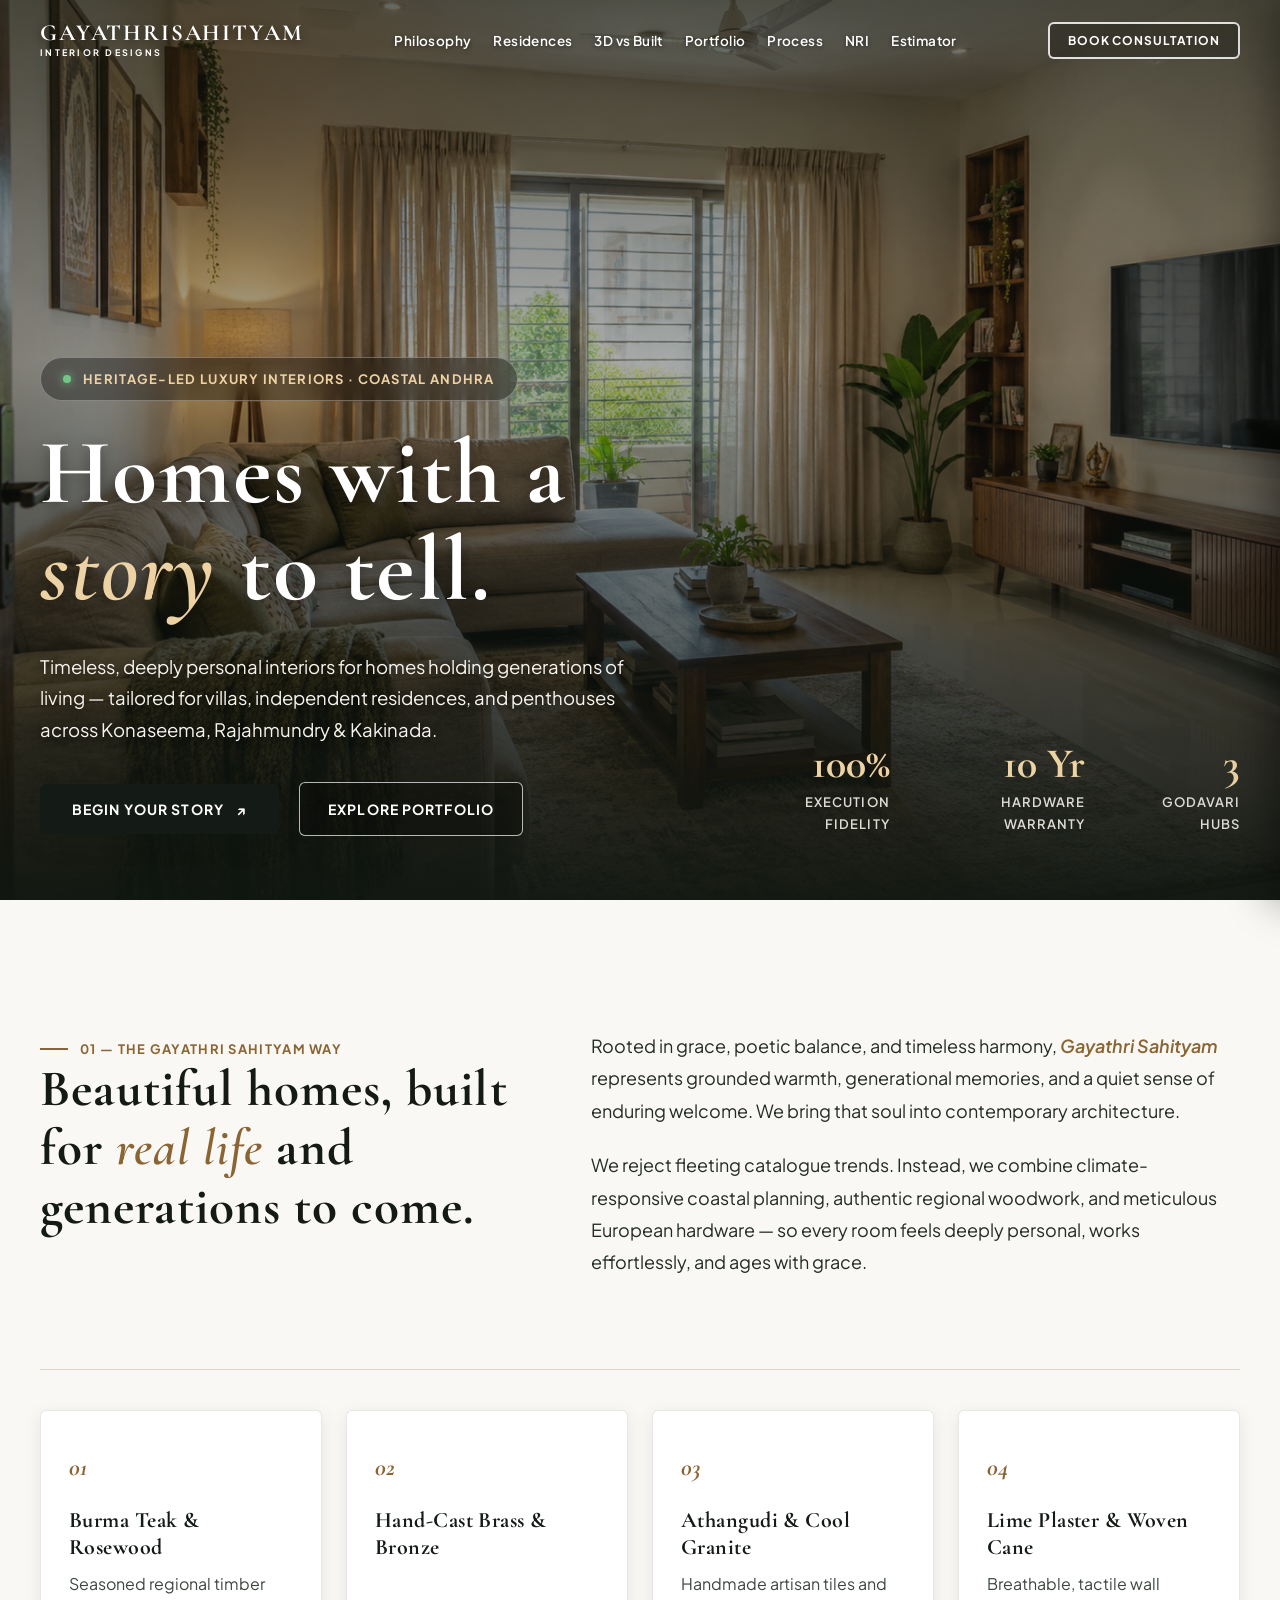
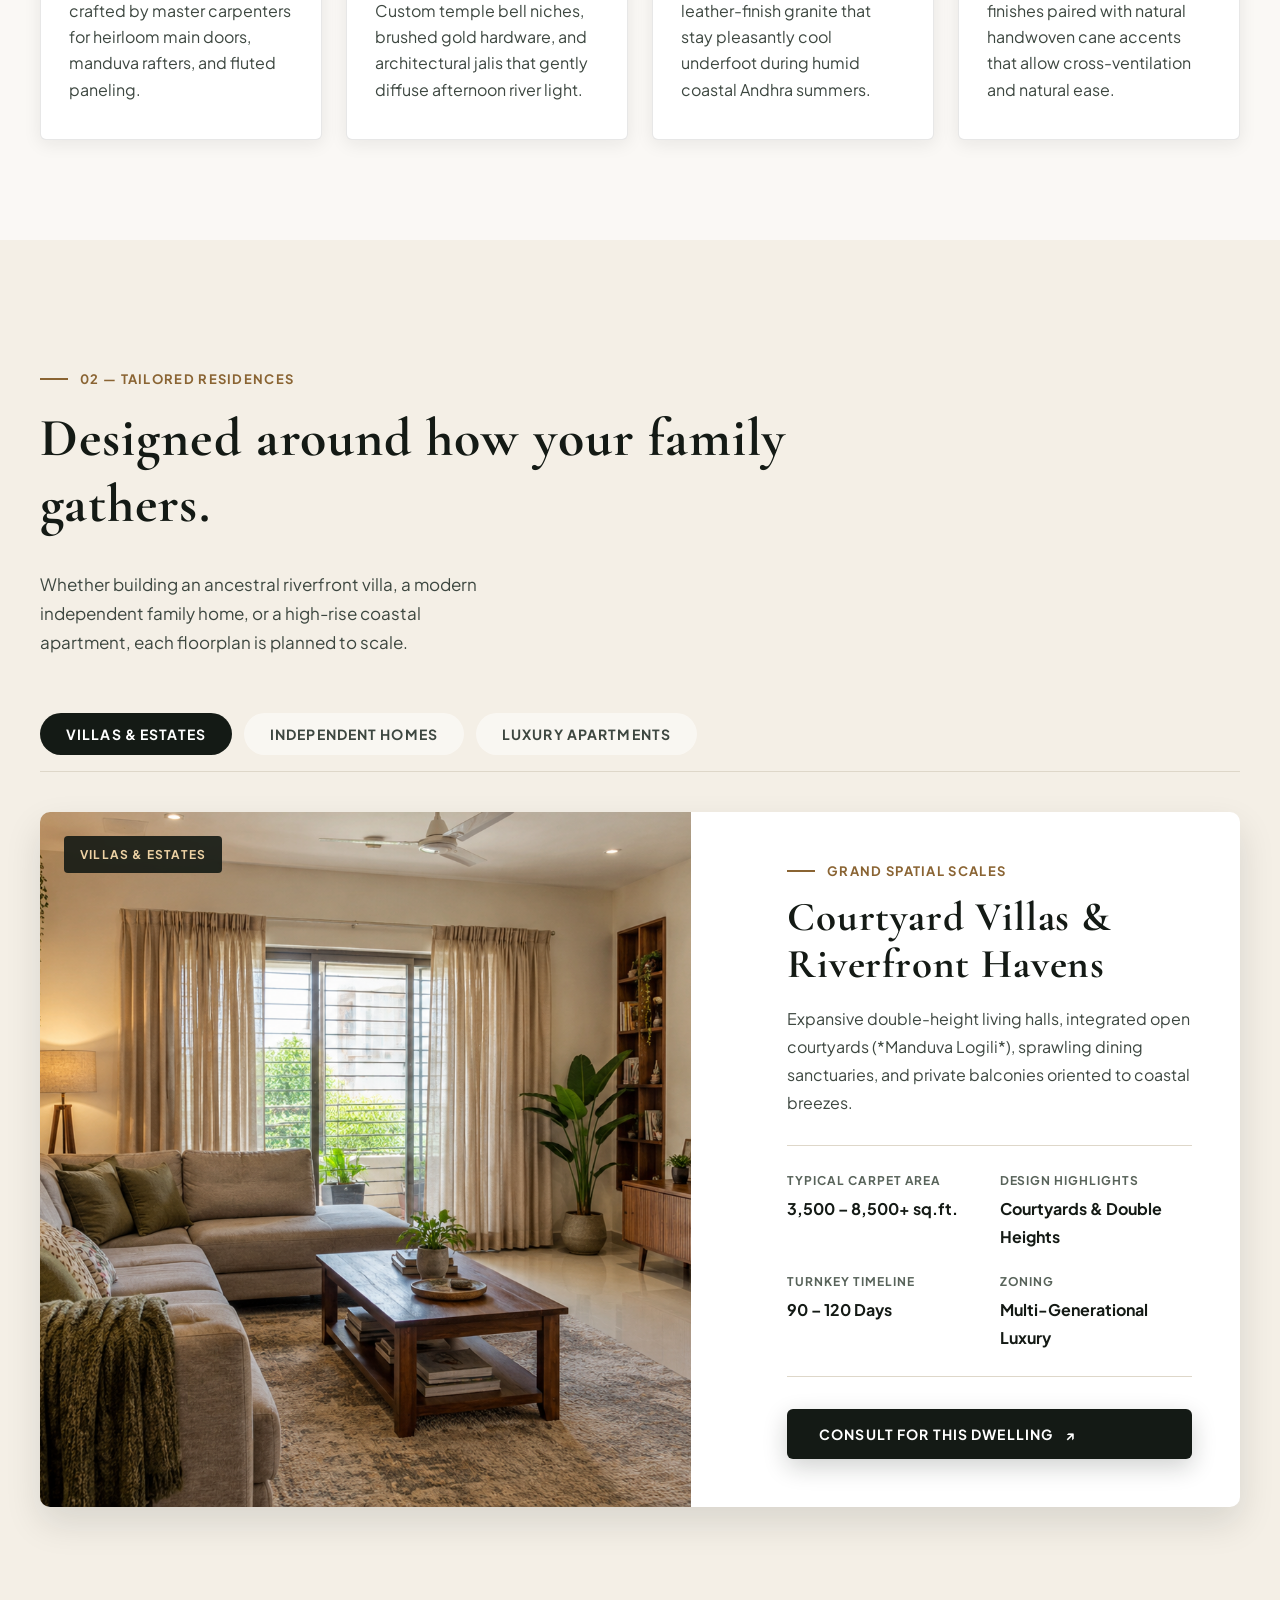
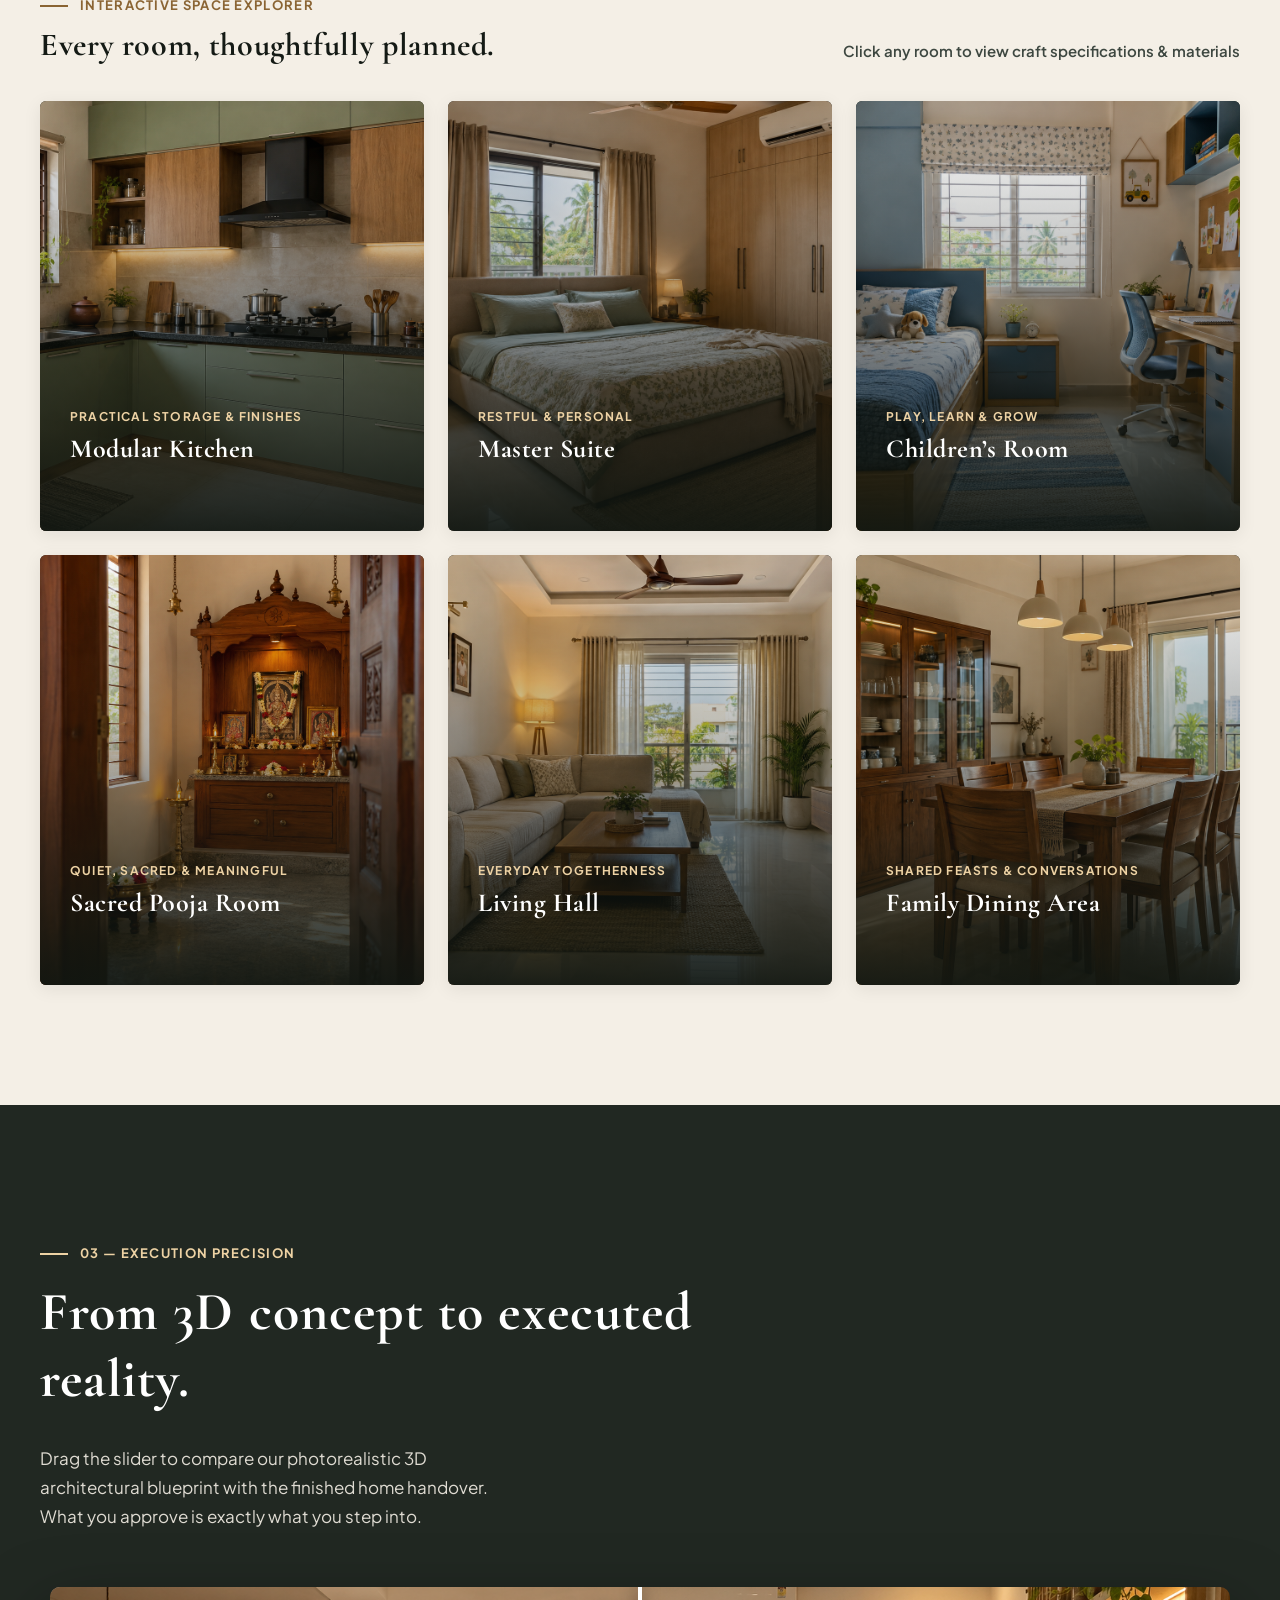
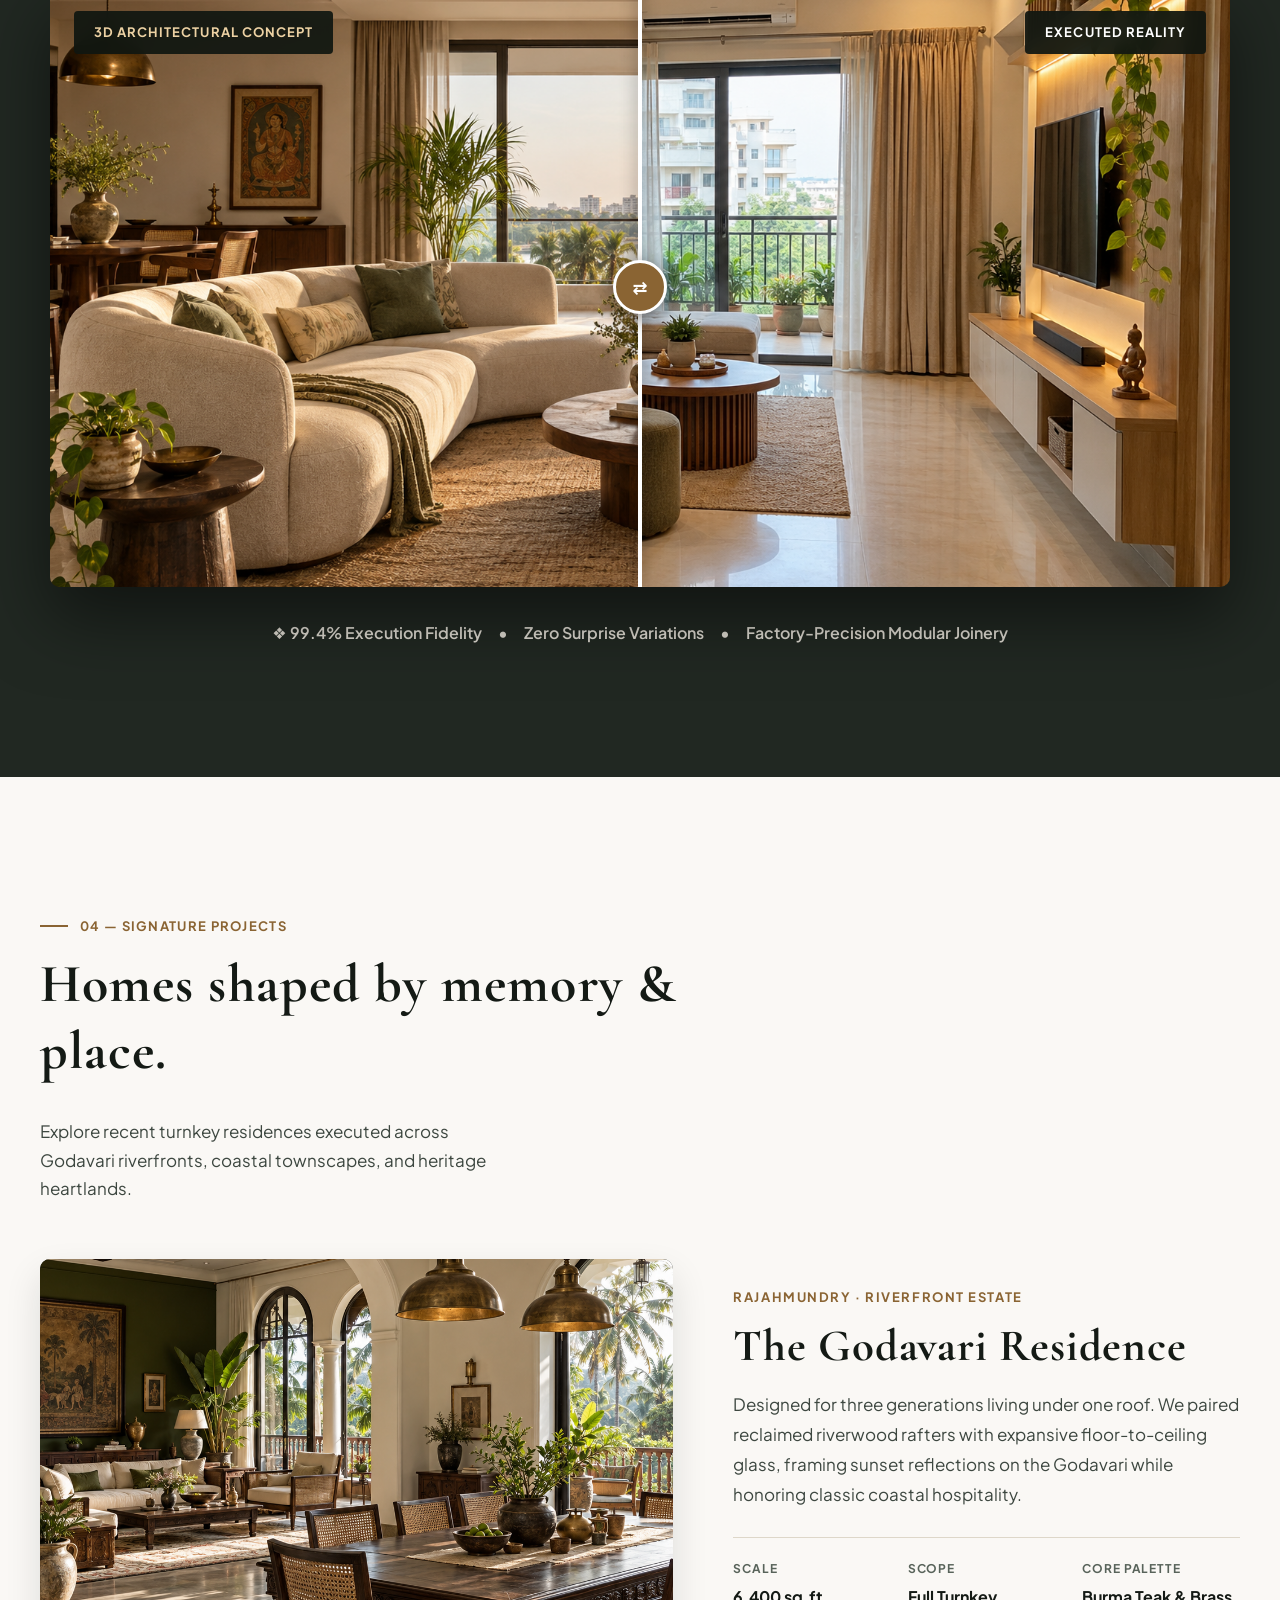
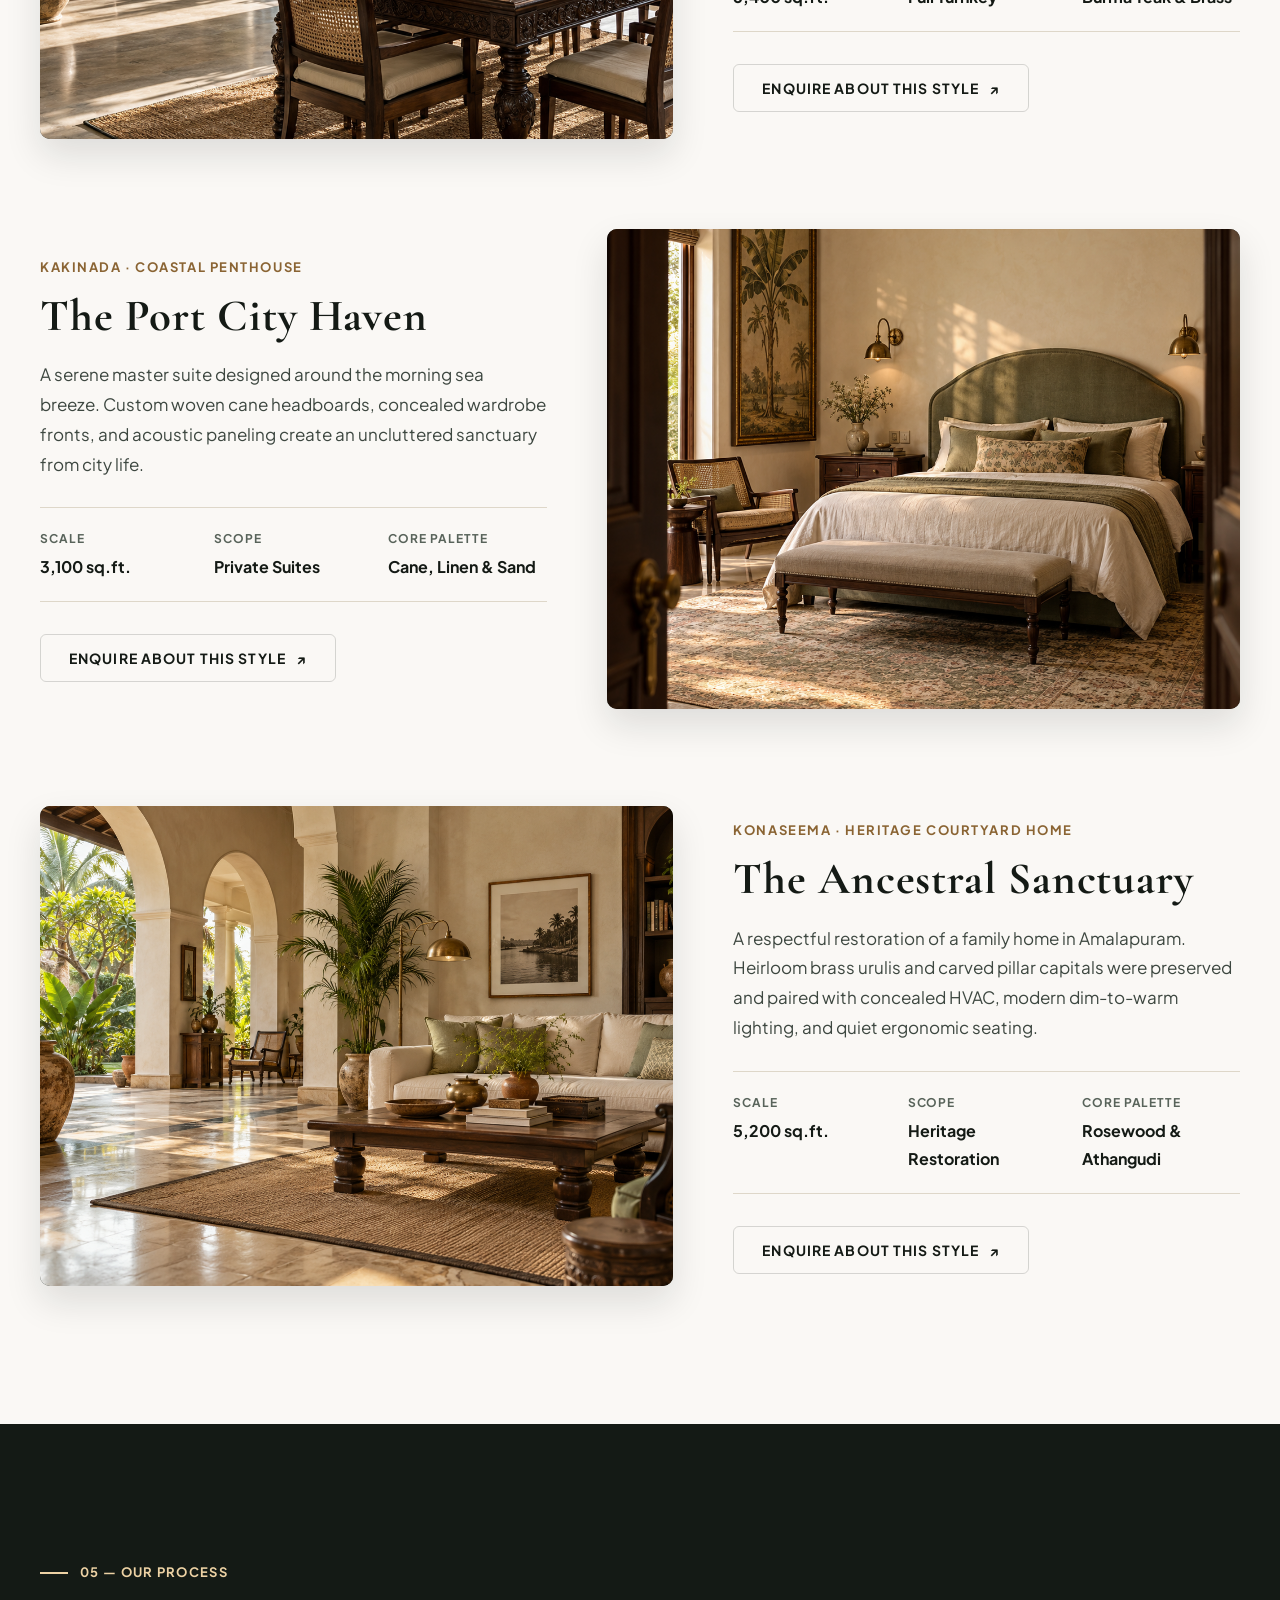
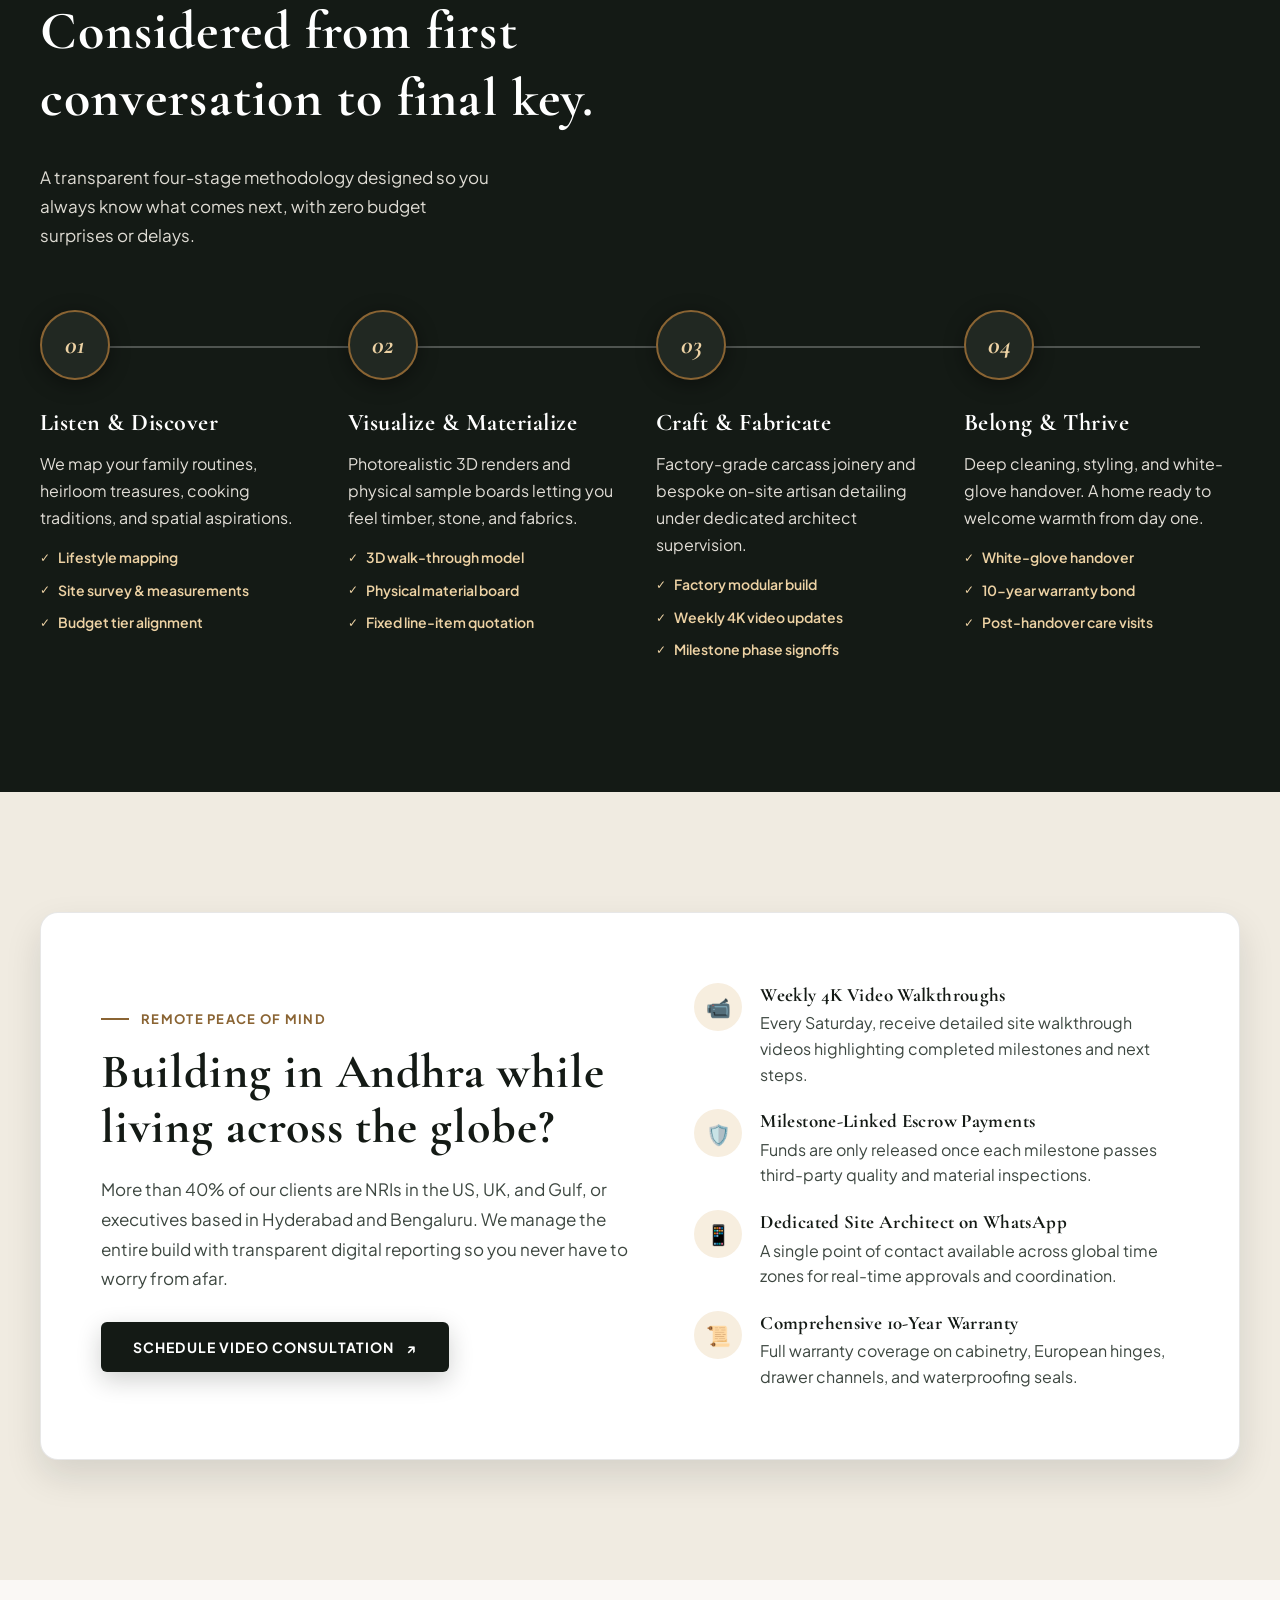
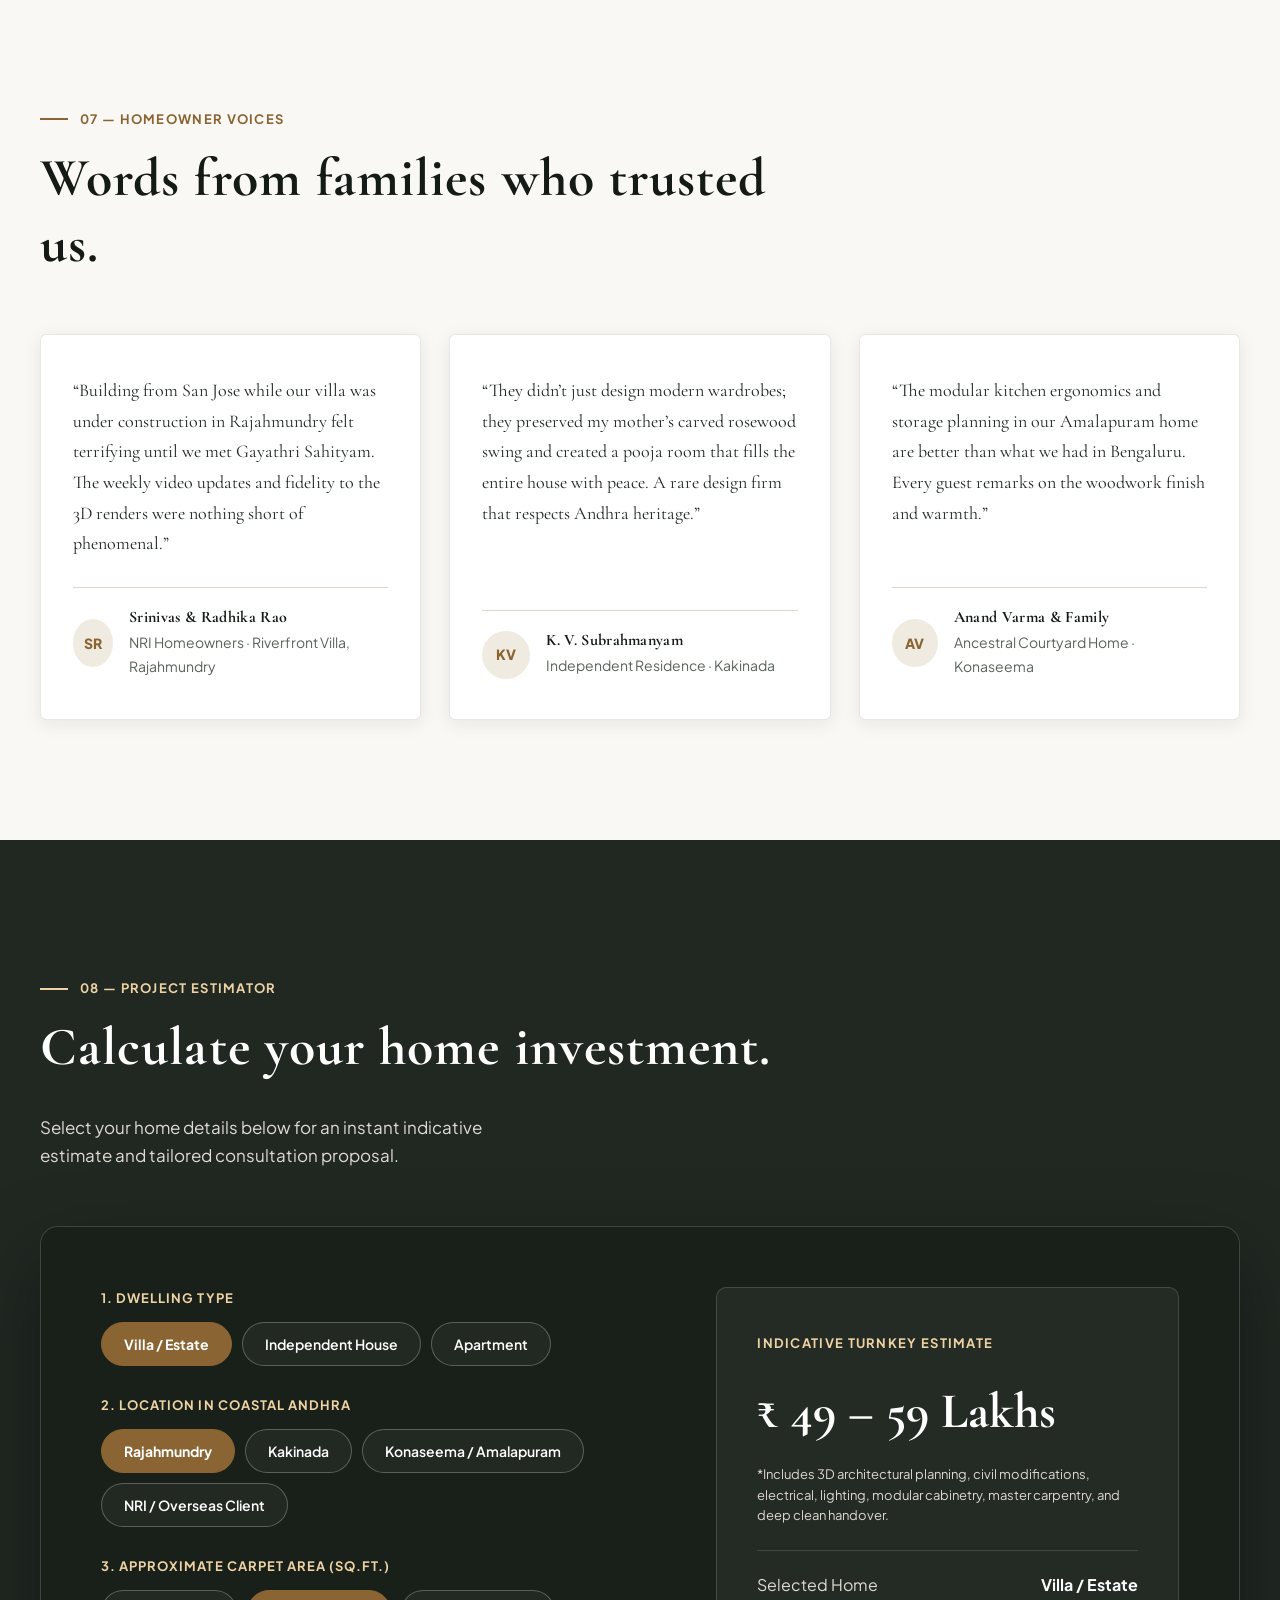
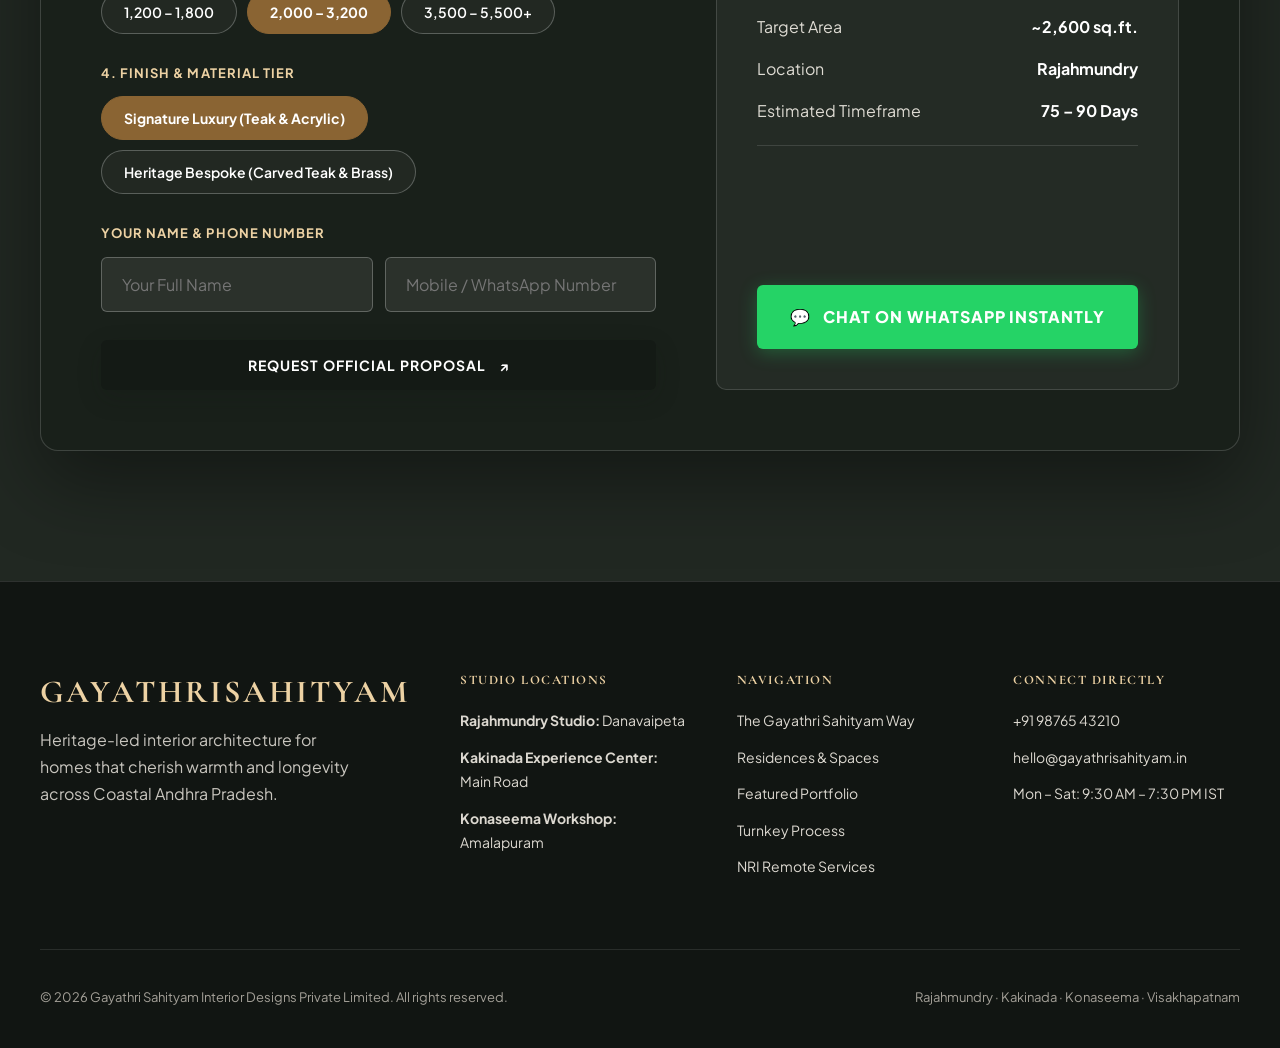
==== commit 133ba819: "Feat: comprehensive mobile browser support, touch gestures, and safe area enhancements" ====
--- a/index.html
+++ b/index.html
@@ -2,7 +2,11 @@
 <html lang="en">
 <head>
   <meta charset="utf-8">
-  <meta name="viewport" content="width=device-width, initial-scale=1">
+  <meta name="viewport" content="width=device-width, initial-scale=1, viewport-fit=cover">
+  <meta name="theme-color" content="#141a15">
+  <meta name="apple-mobile-web-app-capable" content="yes">
+  <meta name="apple-mobile-web-app-status-bar-style" content="black-translucent">
+  <meta name="format-detection" content="telephone=no">
   <title>Gayathri Sahityam Interior Designs — Heritage-Led Luxury Interiors | Coastal Andhra</title>
   <meta name="description" content="Gayathri Sahityam Interior Designs creates bespoke, timeless interiors rooted in generational warmth and modern luxury across Rajahmundry, Kakinada, and Konaseema.">
   <link rel="preconnect" href="https://fonts.googleapis.com">
--- a/css/styles.css
+++ b/css/styles.css
@@ -32,16 +32,23 @@
     }
 
     * { box-sizing: border-box; margin: 0; padding: 0; }
-    html { scroll-behavior: smooth; }
+    html {
+  scroll-behavior: smooth;
+  -webkit-text-size-adjust: 100%;
+  text-size-adjust: 100%;
+}
     body {
-      color: var(--text-main);
-      background-color: var(--cream);
-      font-family: var(--font-sans);
-      font-size: 16px;
-      line-height: 1.75;
-      -webkit-font-smoothing: antialiased;
-      overflow-x: hidden;
-    }
+  color: var(--text-main);
+  background-color: var(--cream);
+  font-family: var(--font-sans);
+  font-size: 16px;
+  line-height: 1.75;
+  -webkit-font-smoothing: antialiased;
+  -moz-osx-font-smoothing: grayscale;
+  -webkit-tap-highlight-color: transparent;
+  overflow-x: hidden;
+  width: 100%;
+}
 
     h1, h2, h3, h4 {
       font-family: var(--font-serif);
@@ -315,9 +322,13 @@
     .mobile-menu-btn {
       display: none;
       flex-direction: column;
+      justify-content: center;
       gap: 5px;
-      padding: 8px;
+      width: 44px;
+      height: 44px;
+      padding: 10px 8px;
       cursor: pointer;
+      -webkit-tap-highlight-color: transparent;
     }
 
     .mobile-menu-btn span {
@@ -345,8 +356,12 @@
       z-index: 200;
       transform: translateX(100%);
       transition: transform 0.35s cubic-bezier(0.2, 0.8, 0.2, 1);
-      padding: 32px 28px;
-      display: flex;
+      padding: max(28px, env(safe-area-inset-top)) 28px max(28px, env(safe-area-inset-bottom));
+      display: flex;
+      flex-direction: column;
+      box-shadow: -10px 0 40px rgba(0, 0, 0, 0.4);
+      overflow-y: auto;
+      -webkit-overflow-scrolling: touch;
       flex-direction: column;
       box-shadow: -10px 0 40px rgba(0, 0, 0, 0.4);
     }
@@ -610,7 +625,7 @@
     }
 
     .material-card p {
-      font-size: 15px;
+      font-size: 16px;
       color: var(--text-muted);
       line-height: 1.65;
     }
@@ -854,6 +869,8 @@
       box-shadow: 0 30px 70px rgba(0, 0, 0, 0.5);
       user-select: none;
       -webkit-user-select: none;
+    
+      touch-action: pan-y;
     }
 
     .comparison-img {
@@ -940,7 +957,7 @@
     .comparison-footnote {
       text-align: center;
       margin-top: 32px;
-      font-size: 15px;
+      font-size: 16px;
       font-weight: 600;
       color: #e2ded5;
       display: flex;
@@ -1113,7 +1130,7 @@
     }
 
     .process-step p {
-      font-size: 15px;
+      font-size: 16px;
       color: #e2ded7;
       line-height: 1.7;
     }
@@ -1207,7 +1224,7 @@
     }
 
     .nri-feature-item p {
-      font-size: 15px;
+      font-size: 16px;
       color: var(--text-muted);
       line-height: 1.6;
     }
@@ -1351,7 +1368,7 @@
       border-radius: var(--radius-sm);
       color: #ffffff;
       font-family: inherit;
-      font-size: 15px;
+      font-size: 16px;
       transition: border-color 0.2s ease;
     }
 
@@ -1394,7 +1411,7 @@
       border-top: 1px solid rgba(255, 255, 255, 0.12);
       border-bottom: 1px solid rgba(255, 255, 255, 0.12);
       padding: 20px 0;
-      font-size: 15px;
+      font-size: 16px;
       color: #dedbd3;
     }
 
@@ -1418,7 +1435,7 @@
       padding: 18px;
       border-radius: var(--radius-sm);
       font-weight: 800;
-      font-size: 15px;
+      font-size: 16px;
       letter-spacing: 0.06em;
       text-transform: uppercase;
       transition: all 0.25s ease;
@@ -1456,7 +1473,7 @@
     }
 
     .footer-brand p {
-      font-size: 15px;
+      font-size: 16px;
       color: #c8c5be;
       max-width: 320px;
       line-height: 1.7;
@@ -1610,6 +1627,7 @@
       .mobile-menu-btn { display: flex; }
     }
 
+    /* Tablet & Small Desktop (<= 1024px) */
     @media (max-width: 1024px) {
       .hero-bottom-grid { grid-template-columns: 1fr; }
       .hero-stats { justify-content: flex-start; }
@@ -1627,14 +1645,130 @@
       .footer-top { grid-template-columns: 1fr 1fr; }
     }
 
+    /* Tablets & Phablets (<= 768px) */
     @media (max-width: 768px) {
       .container { padding: 0 20px; }
       .btn-header-cta { display: none; }
       .materials-grid { grid-template-columns: 1fr; }
       .spaces-grid { grid-template-columns: 1fr; }
-      .comparison-container { height: 380px; }
-      .process-timeline { grid-template-columns: 1fr; }
-      .project-meta-grid { grid-template-columns: 1fr; }
-      .footer-top { grid-template-columns: 1fr; }
+      .comparison-container { height: 360px; }
+      .process-timeline { grid-template-columns: 1fr; gap: 24px; }
+      .project-meta-grid { grid-template-columns: 1fr 1fr; }
+      .footer-top { grid-template-columns: 1fr; gap: 36px; }
       .modal-specs-list { grid-template-columns: 1fr; }
+      .section-head { margin-bottom: 48px; }
+      .projects-section, .philosophy-section, .dwellings-section, .comparison-section, .process-section, .nri-section, .stories-section, .estimator-section {
+        padding: 90px 0;
+      }
+    }
+
+    /* Standard Smartphones (<= 640px) */
+    @media (max-width: 640px) {
+      .container { padding: 0 16px; }
+      .hero-content {
+        padding-top: clamp(100px, 16vh, 140px);
+        padding-bottom: 48px;
+      }
+      .hero-title {
+        font-size: clamp(34px, 8.5vw, 56px);
+        line-height: 1.1;
+      }
+      .hero-lede {
+        font-size: 16px;
+        line-height: 1.65;
+      }
+      .hero-actions {
+        flex-direction: column;
+        width: 100%;
+        gap: 12px;
+      }
+      .hero-actions button, .hero-actions a {
+        width: 100%;
+        justify-content: center;
+        text-align: center;
+      }
+      .hero-stats {
+        display: grid;
+        grid-template-columns: repeat(3, 1fr);
+        gap: 12px;
+        width: 100%;
+        margin-top: 32px;
+        text-align: left;
+      }
+      .stat-item .stat-num { font-size: 30px; }
+      .stat-item .stat-label { font-size: 11px; }
+
+      .section-title { font-size: clamp(28px, 7.5vw, 40px); }
+      .section-desc { font-size: 15px; }
+
+      .dwelling-image-wrap { height: 260px; }
+      .dwelling-info { padding: 24px 20px; }
+      .dwelling-specs-grid { grid-template-columns: 1fr; gap: 10px; }
+      .dwelling-tab { padding: 10px 18px; font-size: 13px; min-height: 44px; }
+
+      .space-card-img { height: 210px; }
+      .space-card-body { padding: 22px 18px; }
+
+      .comparison-container { height: 290px; margin-top: 24px; }
+      .comparison-label {
+        top: 10px;
+        font-size: 10.5px;
+        padding: 6px 12px;
+        letter-spacing: 0.06em;
+      }
+      .comparison-label.label-left { left: 10px; }
+      .comparison-label.label-right { right: 10px; }
+      .comparison-slider-handle {
+        width: 44px;
+        height: 44px;
+        font-size: 15px;
+      }
+
+      .project-image-wrap { height: 250px; }
+      .project-meta-grid { grid-template-columns: 1fr; gap: 10px; }
+      .projects-list { gap: 48px; }
+
+      .nri-box { padding: 28px 18px; border-radius: var(--radius-md); }
+      .nri-pillars { grid-template-columns: 1fr; gap: 20px; }
+
+      .testimonial-card { padding: 28px 20px; }
+
+      .estimator-card { padding: 28px 18px; border-radius: var(--radius-md); }
+      .estimator-result-box { padding: 24px 18px; }
+      .result-range { font-size: 32px; }
+      .pill-btn { min-height: 44px; padding: 10px 16px; font-size: 13.5px; }
+
+      dialog.modal {
+        width: 95vw;
+        max-height: 90dvh;
+        border-radius: var(--radius-md);
+      }
+      .modal-media-header { height: 190px; }
+      .modal-body { padding: 22px 18px 30px; }
+      #consultModal .modal-body { padding: 24px 18px; }
+      .modal-close-btn {
+        top: 10px;
+        right: 10px;
+        width: 44px;
+        height: 44px;
+        background: rgba(255, 255, 255, 0.95);
+        box-shadow: 0 2px 8px rgba(0, 0, 0, 0.25);
+      }
+
+      .site-footer {
+        padding: 60px 0 max(30px, env(safe-area-inset-bottom));
+      }
+      .footer-bottom {
+        flex-direction: column;
+        gap: 12px;
+        text-align: center;
+      }
+    }
+
+    /* Small/Compact Devices (<= 380px) */
+    @media (max-width: 380px) {
+      .hero-title { font-size: 32px; }
+      .hero-stats { grid-template-columns: 1fr; gap: 14px; }
+      .brand-logo .logo-main { font-size: 18px; }
+      .comparison-container { height: 240px; }
     }
